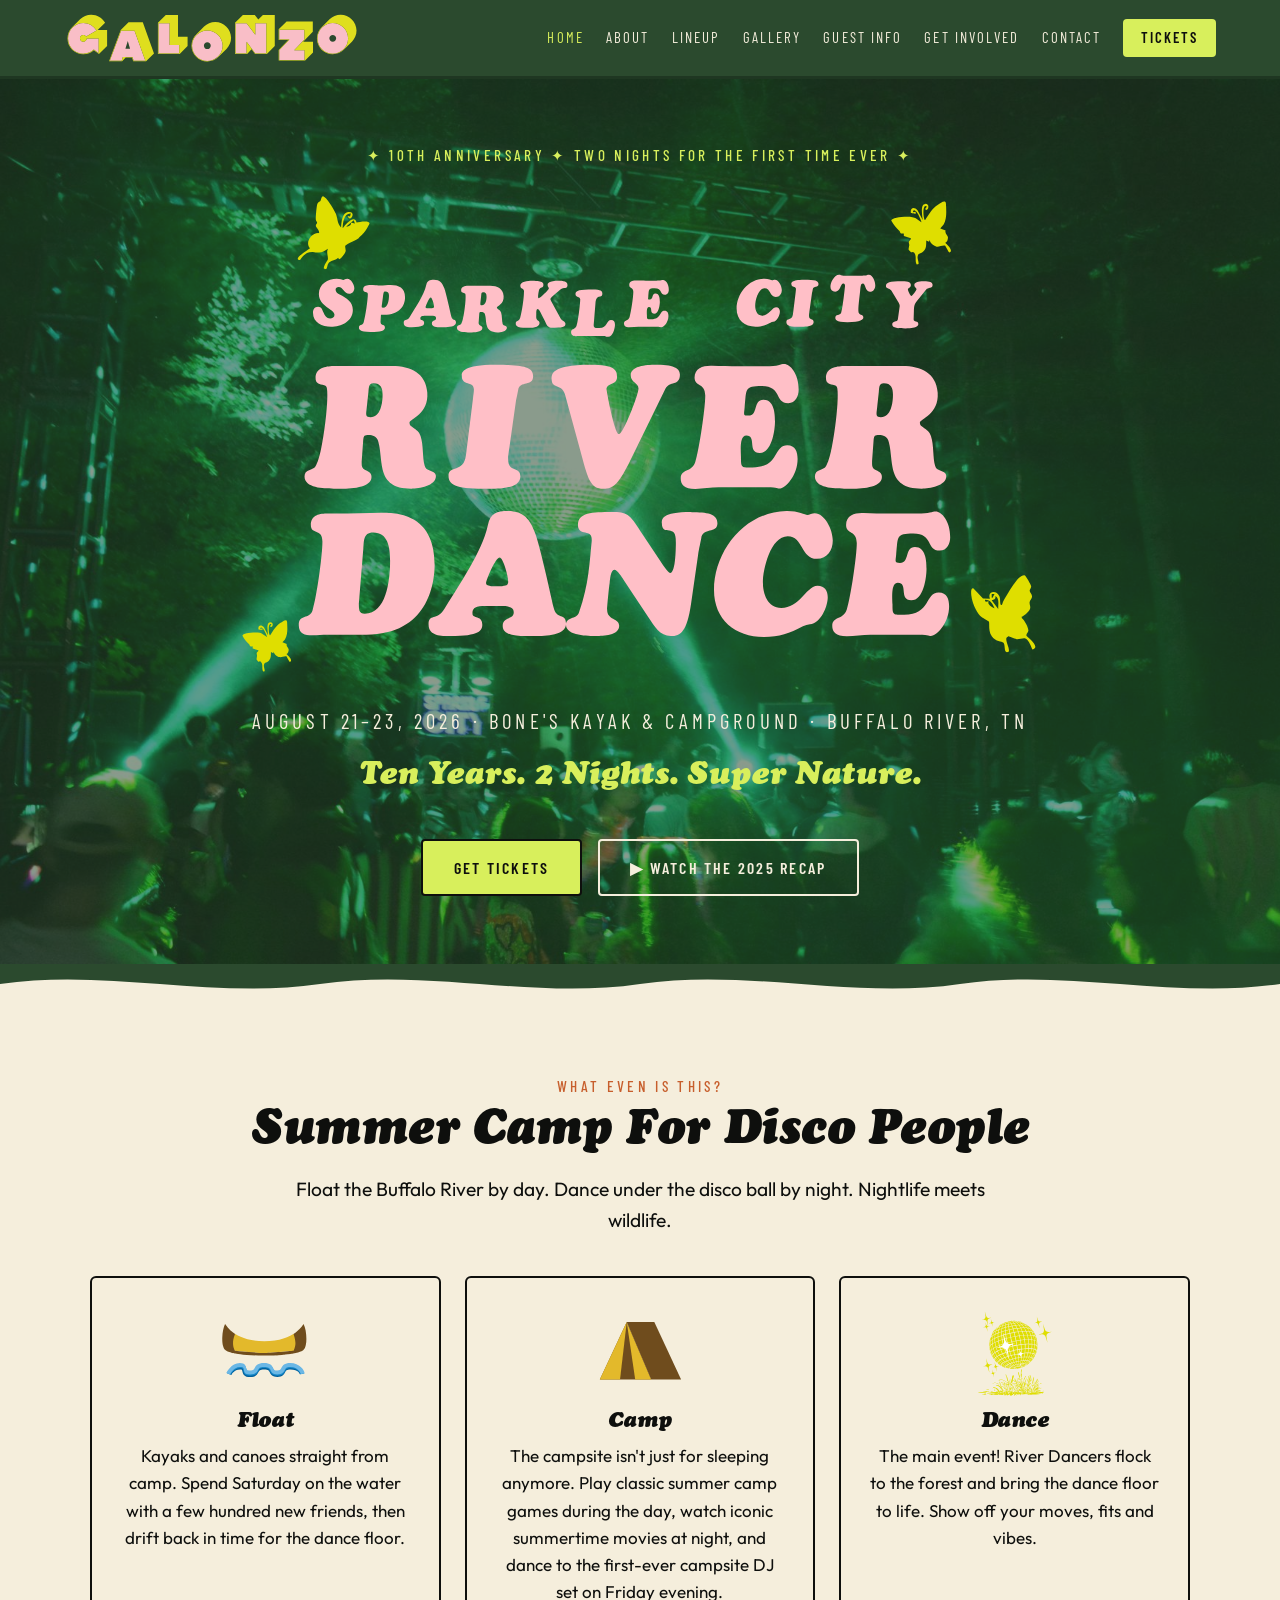
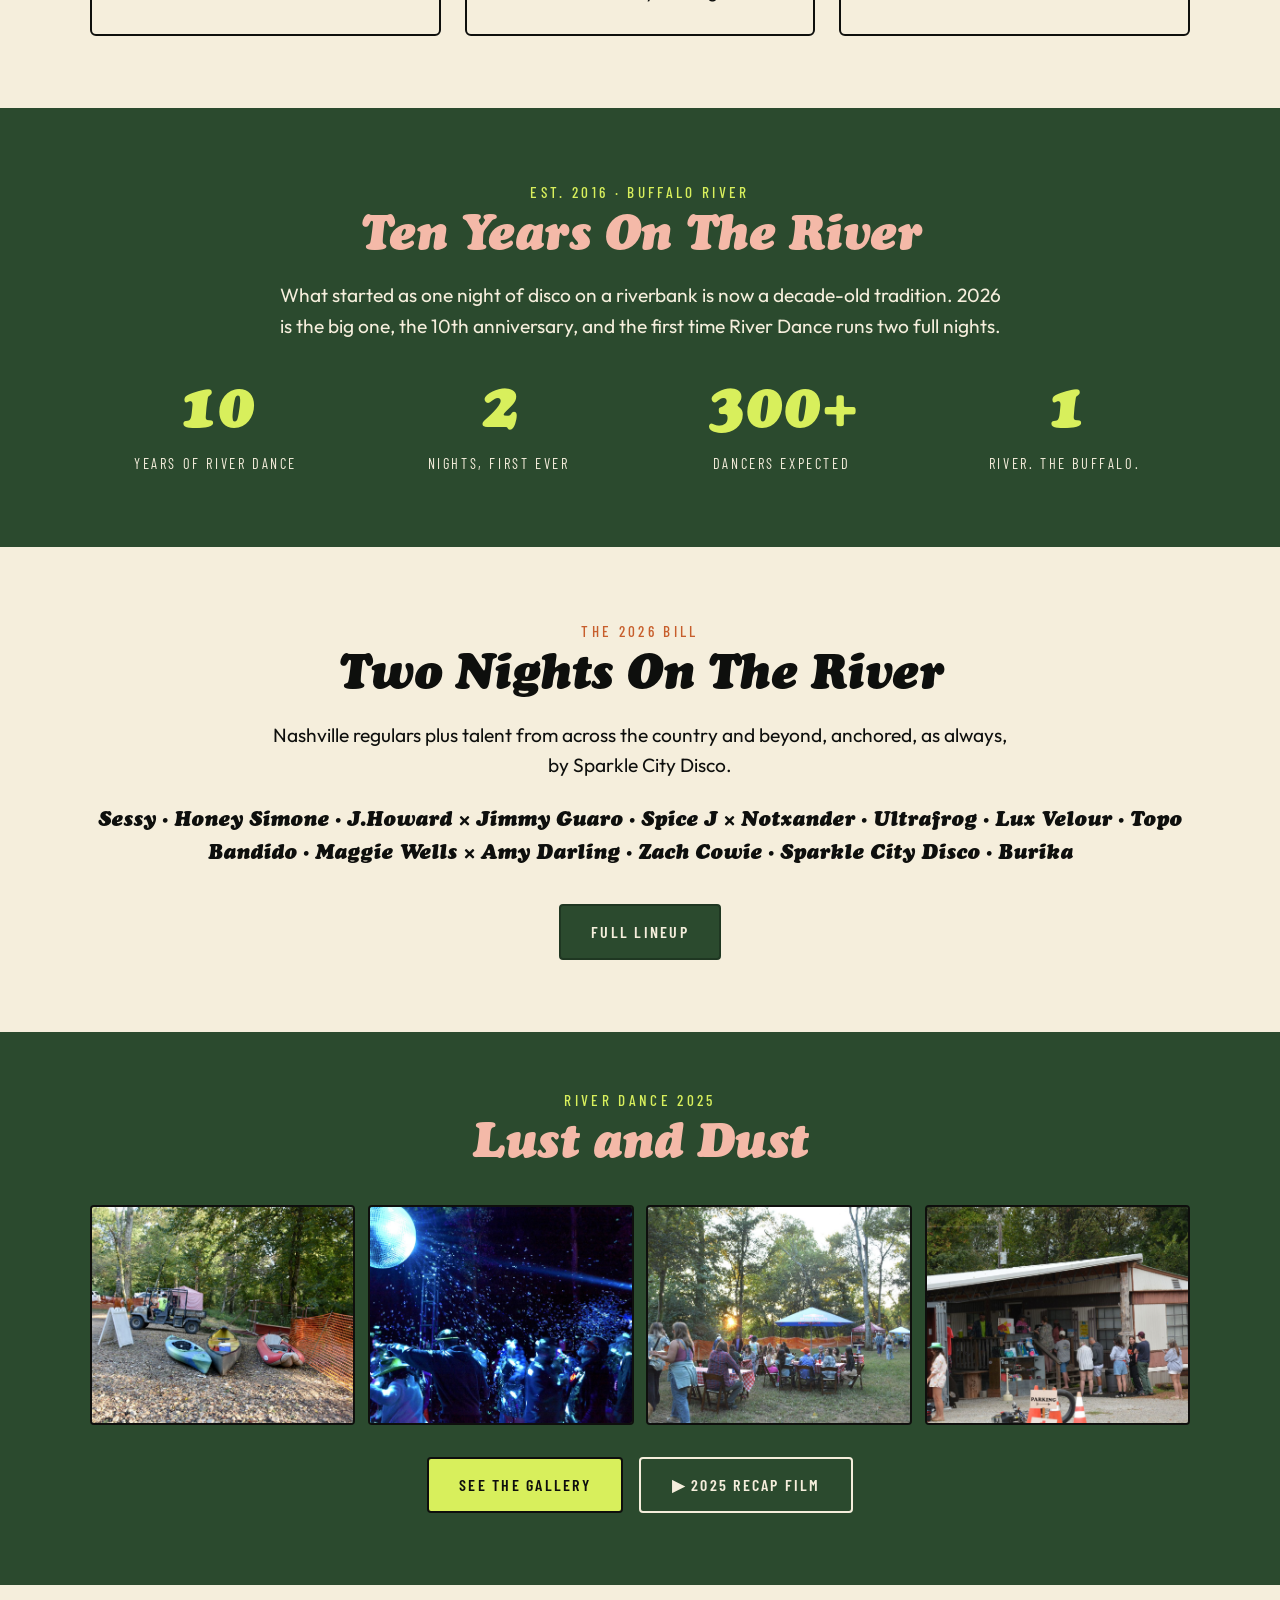
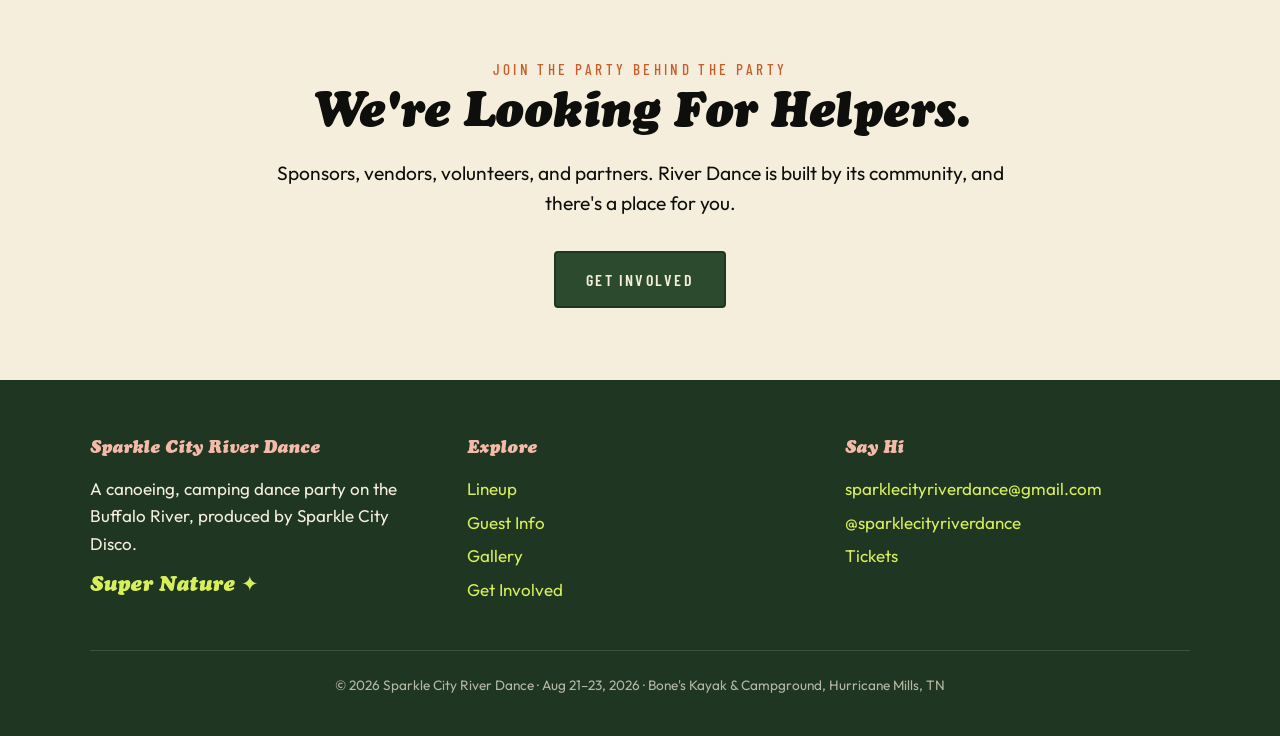
==== river-dance/index.html @ 7139116b "Sync river-dance site (3a/3): index, about, gallery" ====
<!DOCTYPE html>
<html lang="en">
<head>
<meta charset="UTF-8">
<meta name="viewport" content="width=device-width, initial-scale=1.0">
<title>Sparkle City River Dance · Aug 21–23, 2026 · Buffalo River, TN</title>
<meta name="description" content="A canoeing, camping dance party on the Buffalo River. 10th anniversary. Two nights for the first time ever. Aug 21–23, 2026.">
<link rel="preconnect" href="https://fonts.googleapis.com">
<link rel="preconnect" href="https://fonts.gstatic.com" crossorigin>
<link href="https://fonts.googleapis.com/css2?family=Barlow+Condensed:wght@400;500;600&family=Outfit:wght@300;400;500;600&family=Work+Sans:ital,wght@0,400;0,500;0,600;1,400&display=swap" rel="stylesheet">
<link rel="preload" href="fonts/CooperBlackItalic.ttf" as="font" type="font/ttf" crossorigin>
<link rel="stylesheet" href="css/styles.css">
</head>
<body>

<!-- NAV -->
<nav class="nav">
  <div class="nav-inner">
    <a class="nav-logo" href="index.html">
      <img class="nav-logo-img" src="img/icons/galonzo.svg" alt="Sparkle City River Dance">
    </a>
    <button class="nav-toggle" aria-label="Menu" onclick="document.querySelector('.nav-links').classList.toggle('open')">
      <span></span><span></span><span></span>
    </button>
    <div class="nav-links">
      <a href="index.html" class="active">Home</a>
      <a href="about.html">About</a>
      <a href="lineup.html">Lineup</a>
      <a href="gallery.html">Gallery</a>
      <a href="guest-info.html">Guest Info</a>
      <a href="get-involved.html">Get Involved</a>
      <a href="contact.html">Contact</a>
      <a class="btn-tickets" href="https://www.prekindle.com/event/18553-sparkle-city-river-dance-hurricane-mills" target="_blank" rel="noopener">Tickets</a>
    </div>
  </div>
</nav>

<!-- HERO -->
<header class="hero">
  <div class="hero-photo" style="background-image:url('img/hero-discoball-green.jpg')"></div>
  <div class="hero-content">
    <span class="eyebrow" data-rd="hero.eyebrow">✦ 10th Anniversary ✦ Two Nights For The First Time Ever ✦</span>
    <h1 class="hero-logo-wrap"><img class="hero-logo" src="img/icons/logo-tight.svg" alt="Sparkle City River Dance"></h1>
    <p class="dates" data-rd="hero.datesVenue">August 21–23, 2026 · Bone's Kayak &amp; Campground · Buffalo River, TN</p>
    <p class="tagline" data-rd="hero.tagline">Ten Years. 2 Nights. Super Nature.</p>
    <div class="hero-ctas">
      <a class="btn btn-primary" href="https://www.prekindle.com/event/18553-sparkle-city-river-dance-hurricane-mills" target="_blank" rel="noopener">Get Tickets</a>
      <a class="btn btn-ghost" href="https://youtu.be/Ug17W4f0KGw" target="_blank" rel="noopener">▶ Watch the 2025 Recap</a>
    </div>
  </div>
</header>

<!-- wave divider -->
<svg class="waves" viewBox="0 0 1200 38" preserveAspectRatio="none" xmlns="http://www.w3.org/2000/svg" style="background:#2B4A2E">
  <path d="M0,20 C100,4 200,36 300,20 C400,4 500,36 600,20 C700,4 800,36 900,20 C1000,4 1100,36 1200,20 L1200,38 L0,38 Z" fill="#F5EEDC"/>
</svg>

<!-- WHAT IS RIVER DANCE -->
<section class="section light">
  <div class="section-inner center">
    <span class="eyebrow">What even is this?</span>
    <h2>Summer Camp For Disco People</h2>
    <p class="lead">Float the Buffalo River by day. Dance under the disco ball by night. Nightlife meets wildlife.</p>
    <div class="cards three">
      <div class="card">
        <img class="icon" src="img/icons/canoe.svg" alt="">
        <h3>Float</h3>
        <p>Kayaks and canoes straight from camp. Spend Saturday on the water with a few hundred new friends, then drift back in time for the dance floor.</p>
      </div>
      <div class="card">
        <img class="icon" src="img/icons/tent.svg" alt="">
        <h3>Camp</h3>
        <p>The campsite isn't just for sleeping anymore. Play classic summer camp games during the day, watch iconic summertime movies at night, and dance to the first-ever campsite DJ set on Friday evening.</p>
      </div>
      <div class="card">
        <img class="icon" src="img/icons/discoball.svg" alt="">
        <h3>Dance</h3>
        <p>The main event! River Dancers flock to the forest and bring the dance floor to life. Show off your moves, fits and vibes.</p>
      </div>
    </div>
  </div>
</section>

<!-- 10 YEARS -->
<section class="section dark">
  <div class="section-inner center">
    <span class="eyebrow">Est. 2016 · Buffalo River</span>
    <h2>Ten Years On The River</h2>
    <p class="lead">What started as one night of disco on a riverbank is now a decade-old tradition. 2026 is the big one, the 10th anniversary, and the first time River Dance runs two full nights.</p>
    <div class="stats" data-rd="home.stats"></div>
  </div>
</section>

<!-- LINEUP TEASER -->
<section class="section light">
  <div class="section-inner center">
    <span class="eyebrow">The 2026 Bill</span>
    <h2>Two Nights On The River</h2>
    <p class="lead">Nashville regulars plus talent from across the country and beyond, anchored, as always, by Sparkle City Disco.</p>
    <p style="font-family:var(--display); font-size:1.3rem; margin-top:1.5rem;" data-rd="lineup.teaser"></p>
    <div style="margin-top:2rem"><a class="btn btn-dark" href="lineup.html">Full Lineup</a></div>
  </div>
</section>

<!-- PHOTO STRIP -->
<section class="section dark" style="padding-top:3.5rem">
  <div class="section-inner center">
    <span class="eyebrow">River Dance 2025</span>
    <h2>Lust and Dust</h2>
    <div class="photo-strip">
      <img src="img/day-canoes-river.jpg" alt="Canoes lined up on the Buffalo River">
      <img src="img/night-discoball-purple.jpg" alt="Disco ball over the dance floor at night">
      <img src="img/day-golden-hour-picnic.jpg" alt="Golden hour picnic under the trees">
      <img src="img/night-dj-booth.jpg" alt="DJs at the booth under blue light">
    </div>
    <div style="margin-top:2rem; display:flex; gap:1rem; justify-content:center; flex-wrap:wrap">
      <a class="btn btn-primary" href="gallery.html">See the Gallery</a>
      <a class="btn btn-ghost" href="https://youtu.be/Ug17W4f0KGw" target="_blank" rel="noopener">▶ 2025 Recap Film</a>
    </div>
  </div>
</section>

<!-- GET INVOLVED BANNER -->
<section class="section light">
  <div class="section-inner center">
    <span class="eyebrow">Join the party behind the party</span>
    <h2>We're Looking For Helpers.</h2>
    <p class="lead">Sponsors, vendors, volunteers, and partners. River Dance is built by its community, and there's a place for you.</p>
    <div style="margin-top:2rem"><a class="btn btn-dark" href="get-involved.html">Get Involved</a></div>
  </div>
</section>

<!-- FOOTER -->
<footer class="footer">
  <div class="footer-inner">
    <div>
      <h4>Sparkle City River Dance</h4>
      <p>A canoeing, camping dance party on the Buffalo River, produced by Sparkle City Disco.</p>
      <p class="supernature" style="margin-top:0.8rem">Super Nature ✦</p>
    </div>
    <div>
      <h4>Explore</h4>
      <ul>
        <li><a href="lineup.html">Lineup</a></li>
        <li><a href="guest-info.html">Guest Info</a></li>
        <li><a href="gallery.html">Gallery</a></li>
        <li><a href="get-involved.html">Get Involved</a></li>
      </ul>
    </div>
    <div>
      <h4>Say Hi</h4>
      <ul>
        <li><a href="mailto:sparklecityriverdance@gmail.com">sparklecityriverdance@gmail.com</a></li>
        <li><a href="https://instagram.com/sparklecityriverdance" target="_blank" rel="noopener">@sparklecityriverdance</a></li>
        <li><a href="https://www.prekindle.com/event/18553-sparkle-city-river-dance-hurricane-mills" target="_blank" rel="noopener">Tickets</a></li>
      </ul>
    </div>
  </div>
  <div class="legal">© 2026 Sparkle City River Dance · Aug 21–23, 2026 · Bone's Kayak &amp; Campground, Hurricane Mills, TN</div>
</footer>

<script src="data/event.js"></script>
<script src="js/render.js"></script>
</body>
</html>
---- river-dance/css/styles.css ----
/* ============================================================
   SPARKLE CITY RIVER DANCE, 2026 Site
   Per SCRD Brand Guidelines (Brand_Package/01_Brand_Guidelines)
   ============================================================ */

/* Per Fletcher (June 7, 2026): ALWAYS use the italic Cooper. The 'Cooper Black'
   family name intentionally loads the Italic TTF so every reference (CSS vars
   and inline SVG font-family attrs) renders italic. */
@font-face {
  font-family: 'Cooper Black';
  src: url('../fonts/CooperBlackItalic.ttf') format('truetype');
  font-weight: 900;
  font-display: swap;
}
@font-face {
  font-family: 'Cooper Black Italic';
  src: url('../fonts/CooperBlackItalic.ttf') format('truetype');
  font-weight: 900;
  font-style: italic;
  font-display: swap;
}

:root {
  --forest: #2B4A2E;
  --forest-deep: #1F3722;
  --blush: #F4B9A8;
  --lime: #D8EF5C;
  --ink: #0E0F0D;
  --cream: #F5EEDC;
  --river: #9EC9E3;
  --purple: #6B4FC9;
  --amber: #C75E2C;
  --gold: #D4A93A;
  --display: 'Cooper Black Italic', 'Cooper Black', serif;
  --display-i: 'Cooper Black Italic', 'Cooper Black', serif;
  --eyebrow: 'Barlow Condensed', 'Oswald', sans-serif;
  --body: 'Outfit', 'Work Sans', 'Inter', sans-serif;
}

* { margin: 0; padding: 0; box-sizing: border-box; }
html { scroll-behavior: smooth; }
body {
  font-family: var(--body);
  color: var(--ink);
  background: var(--cream);
  line-height: 1.6;
  font-size: 17px;
}
img { max-width: 100%; display: block; }
a { color: inherit; }

/* ---------- Type ---------- */
h1, h2, h3 { font-family: var(--display); font-weight: 900; line-height: 1.05; letter-spacing: -0.01em; }
.eyebrow {
  font-family: var(--eyebrow);
  text-transform: uppercase;
  letter-spacing: 0.22em;
  font-weight: 500;
  font-size: 0.95rem;
}
.script { font-family: var(--display-i); }

/* ---------- Nav ---------- */
.nav {
  background: var(--forest);
  position: sticky;
  top: 0;
  z-index: 50;
  border-bottom: 3px solid var(--forest-deep);
}
.nav-inner {
  max-width: 1200px; margin: 0 auto;
  display: flex; align-items: center; justify-content: space-between;
  padding: 0.7rem 1.5rem;
  gap: 1rem;
}
.nav-logo { text-decoration: none; display: inline-block; line-height: 1; }
.nav-logo-img { display: block; height: 54px; width: auto; }
@media (max-width: 640px) { .nav-logo-img { height: 44px; } }
.nav-logo .top {
  font-family: var(--eyebrow); color: var(--lime);
  letter-spacing: 0.34em; font-size: 0.72rem; text-transform: uppercase; display: block;
  margin-bottom: 0.32rem;
}
.nav-logo .bottom {
  font-family: var(--display); color: var(--blush);
  font-size: 1.25rem; letter-spacing: 0.01em;
  display: block; line-height: 1.05;
}
.nav-links { display: flex; align-items: center; gap: 1.4rem; flex-wrap: wrap; }
.nav-links a {
  font-family: var(--eyebrow); text-transform: uppercase; letter-spacing: 0.14em;
  font-size: 0.92rem; color: var(--cream); text-decoration: none;
}
.nav-links a:hover, .nav-links a.active { color: var(--lime); }
.btn-tickets {
  background: var(--lime); color: var(--ink) !important;
  padding: 0.45rem 1.1rem; border-radius: 4px;
  font-weight: 600;
}
.btn-tickets:hover { background: var(--blush); color: var(--ink) !important; }

/* mobile nav */
.nav-toggle { display: none; background: none; border: 0; cursor: pointer; }
.nav-toggle span { display: block; width: 26px; height: 3px; background: var(--blush); margin: 5px 0; }
@media (max-width: 880px) {
  .nav-toggle { display: block; }
  .nav-links {
    display: none; width: 100%; flex-direction: column; align-items: flex-start;
    padding: 0.5rem 0 1rem; gap: 0.9rem;
  }
  .nav-links.open { display: flex; }
  .nav-inner { flex-wrap: wrap; }
}

/* ---------- Buttons ---------- */
.btn {
  display: inline-block; text-decoration: none;
  font-family: var(--eyebrow); text-transform: uppercase; letter-spacing: 0.14em;
  font-size: 1rem; font-weight: 600;
  padding: 0.85rem 1.9rem; border-radius: 4px;
  border: 2px solid var(--ink);
}
.btn-primary { background: var(--lime); color: var(--ink); }
.btn-primary:hover { background: var(--blush); }
.btn-ghost { background: transparent; color: var(--cream); border-color: var(--cream); }
.btn-ghost:hover { border-color: var(--lime); color: var(--lime); }
.btn-dark { background: var(--forest); color: var(--cream); border-color: var(--forest-deep); }
.btn-dark:hover { background: var(--forest-deep); }
.btn[disabled], .btn.soon { opacity: 0.85; cursor: default; border-style: dashed; background: var(--cream); color: var(--ink); }

/* ---------- Sections ---------- */
.section { padding: 4.5rem 1.5rem; }
.section-inner { max-width: 1100px; margin: 0 auto; }
.section.dark { background: var(--forest); color: var(--cream); }
.section.dark h2 { color: var(--blush); }
.section.river { background: var(--river); }
.section h2 { font-size: clamp(2rem, 4.5vw, 3rem); margin-bottom: 1rem; }
.section .eyebrow { margin-bottom: 0.6rem; display: block; }
.section.dark .eyebrow { color: var(--lime); }
.section.light .eyebrow { color: var(--amber); }
.center { text-align: center; }
.lead { font-size: 1.2rem; max-width: 46rem; }
.center .lead { margin: 0 auto; }

/* ---------- Hero ---------- */
.hero {
  position: relative; background: var(--forest); color: var(--cream);
  overflow: hidden;
}
.hero-photo {
  position: absolute; inset: 0;
  background-size: cover; background-position: center;
  opacity: 0.45;
}
.hero-content {
  position: relative; max-width: 1100px; margin: 0 auto;
  padding: 4rem 1.5rem 4.25rem; text-align: center;
}
.hero .eyebrow { color: var(--lime); display: block; margin-bottom: 0.9rem; }
.hero-lockup-top {
  font-family: var(--eyebrow); letter-spacing: 0.5em; text-transform: uppercase;
  color: var(--cream); font-size: clamp(1rem, 2.5vw, 1.5rem); display: block; margin-bottom: 0.4rem;
}
.hero h1 {
  font-size: clamp(3.2rem, 9vw, 6.5rem);
  color: var(--blush);
  text-transform: uppercase;
}
.hero-logo-wrap { margin: 0; line-height: 0; }
.hero-logo {
  display: block; margin: 0 auto;
  width: clamp(340px, 84vw, 820px); height: auto;
}
.hero .dates {
  font-family: var(--eyebrow); text-transform: uppercase; letter-spacing: 0.2em;
  font-size: clamp(1rem, 2.2vw, 1.3rem); margin-top: 1.2rem; color: var(--cream);
}
.hero .tagline {
  font-family: var(--display-i); color: var(--lime);
  font-size: clamp(1.3rem, 3vw, 2rem); margin-top: 1rem;
}
.hero-ctas { margin-top: 2.2rem; display: flex; gap: 1rem; justify-content: center; flex-wrap: wrap; }

/* ---------- Cards ---------- */
.cards { display: grid; gap: 1.5rem; margin-top: 2.5rem; }
.cards.three { grid-template-columns: repeat(auto-fit, minmax(260px, 1fr)); }
.cards.four { grid-template-columns: repeat(auto-fit, minmax(230px, 1fr)); }
.card {
  background: var(--cream); border: 2px solid var(--ink); border-radius: 6px;
  padding: 1.8rem;
}
.card h3 { font-size: 1.35rem; margin: 0.8rem 0 0.5rem; }
.card .icon { height: 64px; }
.card img.icon { height: 92px; width: auto; display: block; margin: 0 auto 0.2rem; }
.section.dark .card { background: var(--forest-deep); border-color: var(--ink); color: var(--cream); }
.section.dark .card h3 { color: var(--blush); }
.card .cta {
  display: inline-block; margin-top: 1rem;
  overflow-wrap: anywhere;
  font-family: var(--eyebrow); text-transform: uppercase; letter-spacing: 0.15em;
  font-weight: 600; color: var(--amber); text-decoration: none; font-size: 0.95rem;
}
.card .cta:hover { color: var(--ink); }
.section.dark .card .cta { color: var(--lime); }
.section.dark .card .cta:hover { color: var(--blush); }

/* ---------- Get Involved cards (depth + identity) ---------- */
.gi-cards { gap: 1.8rem; }
.gi-card {
  position: relative; overflow: hidden;
  border: 2px solid var(--ink); border-radius: 8px;
  padding-top: 2.4rem;
  box-shadow: 6px 6px 0 var(--forest);
  transition: transform 0.16s ease, box-shadow 0.16s ease;
}
.gi-card::before {
  content: ""; position: absolute; top: 0; left: 0; right: 0; height: 8px;
  background: var(--accent, var(--lime));
}
.gi-card .gi-emoji {
  position: absolute; top: 0.7rem; right: 0.9rem;
  font-size: 2.4rem; line-height: 1; opacity: 0.9;
}
.gi-card .gi-icon {
  position: absolute; top: 0.6rem; right: 0.8rem;
  width: 60px; height: 60px; object-fit: contain;
}
.gi-card h3 { font-size: 1.5rem; color: var(--forest); margin: 0 0 0.6rem; }
.gi-card:hover { transform: translate(-3px, -3px); box-shadow: 9px 9px 0 var(--forest); }

/* ---------- Gallery ---------- */
.gallery-grid {
  display: grid; gap: 0.8rem;
  grid-template-columns: repeat(auto-fill, minmax(280px, 1fr));
  margin-top: 2rem;
}
.gallery-grid img {
  width: 100%; height: 260px; object-fit: cover; border-radius: 4px;
  border: 2px solid var(--ink);
}
.gallery-grid .tall { grid-row: span 2; }
.gallery-grid .tall img { height: 100%; min-height: 532px; }

/* photo strip on home */
.photo-strip { display: grid; grid-template-columns: repeat(auto-fit, minmax(220px, 1fr)); gap: 0.8rem; margin-top: 2rem; }
.photo-strip img { height: 220px; width: 100%; object-fit: cover; border-radius: 4px; border: 2px solid var(--ink); }

/* ---------- Lineup ---------- */
.lineup-cols { display: grid; grid-template-columns: repeat(auto-fit, minmax(280px, 1fr)); gap: 2.5rem; margin-top: 2.5rem; }
.lineup-day h3 {
  font-size: 2rem; color: var(--lime);
  border-bottom: 3px solid var(--blush); padding-bottom: 0.5rem; margin-bottom: 1.2rem;
}
.lineup-day h3 .end-time {
  font-family: var(--eyebrow);
  font-size: 1rem; color: var(--blush);
  text-transform: uppercase; letter-spacing: 0.12em;
  font-weight: 500; white-space: nowrap; margin-left: 0.6rem;
  vertical-align: middle;
}
.lineup-day ul { list-style: none; }
.lineup-day li {
  font-family: var(--display); font-size: clamp(1.4rem, 3vw, 1.9rem);
  color: var(--cream); padding: 0.45rem 0; text-transform: uppercase;
}
.lineup-day li .with { font-family: var(--eyebrow); font-size: 1rem; color: var(--blush); letter-spacing: 0.15em; }
.lineup-day li.headliner { color: var(--blush); }

/* ---------- Lineup poster ---------- */
.poster {
  position: relative; overflow: hidden;
  background:
    radial-gradient(circle at 20% 15%, rgba(216,239,92,0.10), transparent 40%),
    radial-gradient(circle at 82% 70%, rgba(244,185,168,0.12), transparent 45%),
    var(--forest);
  border: 3px solid var(--ink); border-radius: 10px;
  box-shadow: 8px 8px 0 var(--forest-deep);
  padding: clamp(2.2rem, 5vw, 4rem) clamp(1.2rem, 4vw, 3rem);
  margin-top: 2.5rem; text-align: center;
}
.poster-inner { position: relative; z-index: 2; }
.poster-eyebrow {
  font-family: var(--eyebrow); text-transform: uppercase; letter-spacing: 0.3em;
  color: var(--lime); font-size: 0.9rem; display: block; margin-bottom: 0.5rem;
}
.poster-headliner {
  font-family: var(--display); color: var(--blush);
  font-size: clamp(2.6rem, 9vw, 6rem); line-height: 0.95;
  text-transform: uppercase; margin: 0.2rem 0 0.4rem;
  text-shadow: 4px 4px 0 var(--forest-deep);
}
.poster-wave {
  display: block; width: 78%; max-width: 540px; height: auto;
  margin: clamp(1.4rem,3.5vw,2.2rem) auto clamp(0.6rem,2vw,1.2rem);
}
/* Saturday closing-headliner marquee */
.poster-headliner-slot {
  display: flex; align-items: center; justify-content: center;
  gap: clamp(0.5rem, 2vw, 1rem); flex-wrap: nowrap; margin: 0.6rem 0 0.3rem;
}
.poster-marquee {
  font-family: var(--display); text-transform: uppercase; color: var(--blush);
  font-size: clamp(2.1rem, 6.4vw, 4rem); line-height: 0.95;
  text-shadow: 4px 4px 0 var(--forest-deep);
}
.poster-mq-ball { width: clamp(32px, 6vw, 56px); height: auto; flex: 0 0 auto; }
.poster-marquee-tag {
  font-family: var(--eyebrow); text-transform: uppercase; letter-spacing: 0.18em;
  color: var(--lime); font-size: clamp(0.78rem, 1.8vw, 1rem);
  opacity: 0.9; margin-bottom: 1.1rem;
}
.poster-night { margin: clamp(1.4rem, 3.5vw, 2.4rem) 0; }
.poster-night-head {
  font-family: var(--eyebrow); text-transform: uppercase; letter-spacing: 0.18em;
  color: var(--lime); font-size: clamp(1rem, 2.4vw, 1.35rem); margin-bottom: 0.9rem;
}
.poster-night-head .end {
  display: inline-block; color: var(--blush); font-size: 0.78em;
  letter-spacing: 0.12em; margin-left: 0.5rem; opacity: 0.9;
}
.poster-tier {
  font-family: var(--display); text-transform: uppercase; line-height: 1.12;
  display: flex; flex-wrap: wrap; justify-content: center; align-items: baseline;
  gap: 0.2rem 1.1rem; max-width: 50rem; margin: 0.3rem auto;
}
.poster-tier.t1 { font-size: clamp(1.7rem, 5.2vw, 3.1rem); color: var(--cream); }
.poster-tier.t2 { font-size: clamp(1.3rem, 3.6vw, 2.1rem); color: var(--lime); }
.poster-tier.t3 { font-size: clamp(1.05rem, 2.6vw, 1.5rem); color: var(--blush); }
.poster-tier a { text-decoration: none; transition: color 0.15s, transform 0.15s; display: inline-block; }
.poster-tier a:hover { color: var(--gold); transform: translateY(-2px); }
.poster-tier .x {
  font-family: var(--eyebrow); font-size: 0.5em; color: var(--blush);
  letter-spacing: 0.1em; opacity: 0.85; vertical-align: middle;
}
.poster-tier .dot { color: rgba(245,238,220,0.35); font-family: var(--body); }
.poster-foot {
  font-family: var(--eyebrow); text-transform: uppercase; letter-spacing: 0.16em;
  color: var(--cream); font-size: 0.85rem; opacity: 0.8; margin-top: 2rem;
}
/* floating critters / nature motifs */
.poster-critter { position: absolute; z-index: 1; pointer-events: none; opacity: 0.9; }
.poster-critter.c1 { top: 3%; left: 2.5%; width: 86px; transform: rotate(-10deg); }
.poster-critter.c2 { top: 6%; right: 3%; width: 78px; transform: rotate(8deg); }
.poster-critter.c3 { top: 38%; left: 2%; width: 72px; }
.poster-critter.c4 { top: 45%; right: 2%; width: 80px; transform: rotate(6deg); }
.poster-critter.c5 { bottom: 14%; left: 3.5%; width: 80px; transform: rotate(6deg); }
.poster-critter.c6 { bottom: 7%; right: 3.5%; width: 90px; transform: rotate(-8deg); }
.poster-critter.c7 { top: 1.5%; left: 48%; width: 62px; transform: translateX(-50%); }
.poster-critter.c8 { bottom: 3%; left: 30%; width: 46px; }
@media (max-width: 640px) {
  .poster-critter.c3, .poster-critter.c4, .poster-critter.c8 { display: none; }
  .poster-critter { opacity: 0.55; }
}

/* ---------- Schedule ---------- */
.sched { margin-top: 2rem; display: grid; gap: 2rem; grid-template-columns: repeat(auto-fit, minmax(270px, 1fr)); }
.sched-day { background: var(--cream); border: 2px solid var(--ink); border-radius: 6px; padding: 1.6rem; }
.sched-day h3 { color: var(--forest); font-size: 1.5rem; margin-bottom: 1rem; }
.sched-day table { width: 100%; border-collapse: collapse; }
.sched-day td { padding: 0.45rem 0; vertical-align: top; border-bottom: 1px dashed rgba(14,15,13,0.25); }
.sched-day td.time {
  font-family: var(--eyebrow); text-transform: uppercase; letter-spacing: 0.08em;
  font-weight: 600; white-space: nowrap; padding-right: 1rem; color: var(--amber);
}

/* ---------- Stamps & badges ---------- */
.stamp {
  display: inline-block; transform: rotate(-3deg);
  font-family: var(--eyebrow); text-transform: uppercase; letter-spacing: 0.2em;
  font-size: 0.85rem; font-weight: 600;
  border: 2px dashed var(--amber); color: var(--amber);
  padding: 0.3rem 0.9rem; border-radius: 4px; margin-bottom: 1.2rem;
}
.section.dark .stamp { border-color: var(--lime); color: var(--lime); }

/* ---------- Timeline (about / 10 years) ---------- */
.years {
  display: flex; flex-wrap: wrap; gap: 0.6rem; justify-content: center; margin-top: 2rem;
}
.year-chip {
  font-family: var(--display); font-size: 1.1rem;
  background: var(--forest-deep); color: var(--cream);
  border: 2px solid var(--ink); border-radius: 4px; padding: 0.4rem 0.9rem;
}
.year-chip.hiatus { opacity: 0.45; font-size: 0.95rem; }
.year-chip.now { background: var(--lime); color: var(--ink); transform: rotate(-2deg); }
a.year-chip { text-decoration: none; display: inline-block; transition: transform 0.15s ease, box-shadow 0.15s ease; cursor: pointer; }
a.year-chip.now:hover { transform: rotate(-2deg) scale(1.06); box-shadow: 3px 3px 0 var(--ink); }

/* ---------- Bios ---------- */
.bios { display: grid; grid-template-columns: repeat(auto-fit, minmax(260px, 1fr)); gap: 2rem; margin-top: 2.5rem; }
.duo-photos { display: grid; grid-template-columns: repeat(auto-fit, minmax(260px, 1fr)); gap: 2rem; margin-top: 2.5rem; }
.duo-photos img { border: 2px solid var(--ink); border-radius: 6px; height: 320px; width: 100%; object-fit: cover; }
.duo-intro { margin-top: 3.5rem; max-width: 620px; margin-left: auto; margin-right: auto; }
.duo-intro p { font-size: 1.15rem; }
.duo-bios { margin-top: 1.75rem; max-width: 760px; margin-left: auto; margin-right: auto; }
.duo-bios .bio h3 { margin-top: 0; }
.bios.crew-solo { max-width: 380px; margin: 3.5rem auto 0; }
.bio img { border: 2px solid var(--ink); border-radius: 6px; height: 320px; width: 100%; object-fit: cover; }
.bio h3 { margin-top: 1rem; font-size: 1.4rem; }
.bio .role { font-family: var(--eyebrow); text-transform: uppercase; letter-spacing: 0.16em; color: var(--amber); font-size: 0.9rem; }
.bio.placeholder .ph-frame {
  height: 320px; border: 2px dashed var(--ink); border-radius: 6px;
  display: flex; align-items: center; justify-content: center;
  background: repeating-linear-gradient(-45deg, rgba(43,74,46,0.06) 0 14px, transparent 14px 28px);
}

/* ---------- FAQ ---------- */
.faq { margin-top: 2rem; max-width: 50rem; }
.faq details {
  border: 2px solid var(--ink); border-radius: 6px; background: var(--cream);
  margin-bottom: 0.8rem; padding: 1rem 1.3rem;
}
.faq summary {
  font-family: var(--display); font-size: 1.1rem; cursor: pointer; list-style: none;
}
.faq summary::before { content: "✦ "; color: var(--amber); }
.faq details[open] summary { color: var(--forest); }
.faq details p { margin-top: 0.6rem; }

/* ---------- Map ---------- */
.map-wrap { margin-top: 2rem; border: 2px solid var(--ink); border-radius: 6px; overflow: hidden; background: var(--forest-deep); }
.map-wrap svg { display: block; width: 100%; height: auto; }

/* ---------- Video embed ---------- */
.video-wrap {
  position: relative; padding-top: 56.25%; border: 2px solid var(--ink);
  border-radius: 6px; overflow: hidden; margin-top: 2rem; background: var(--ink);
}
.video-wrap iframe { position: absolute; inset: 0; width: 100%; height: 100%; border: 0; }

/* ---------- Divider waves ---------- */
.waves { display: block; width: 100%; height: 38px; }

/* ---------- Footer ---------- */
.footer { background: var(--forest-deep); color: var(--cream); padding: 3.5rem 1.5rem 2.5rem; }
.footer-inner { max-width: 1100px; margin: 0 auto; display: grid; gap: 2rem; grid-template-columns: repeat(auto-fit, minmax(220px, 1fr)); }
.footer h4 { font-family: var(--display); color: var(--blush); margin-bottom: 0.7rem; font-size: 1.1rem; }
.footer a { color: var(--lime); text-decoration: none; }
.footer a:hover { color: var(--blush); }
.footer ul { list-style: none; }
.footer li { margin-bottom: 0.4rem; }
.footer .legal {
  max-width: 1100px; margin: 2.5rem auto 0; padding-top: 1.5rem;
  border-top: 1px solid rgba(245,238,220,0.2);
  font-size: 0.85rem; opacity: 0.7; text-align: center;
}
.footer .supernature { font-family: var(--display-i); color: var(--lime); font-size: 1.3rem; }

/* ---------- Page header (interior pages) ---------- */
.page-head { background: var(--forest); color: var(--cream); padding: 4rem 1.5rem 3rem; text-align: center; }
.page-head h1 { font-family: var(--display); color: var(--blush); font-size: clamp(2.4rem, 6vw, 4rem); text-transform: uppercase; }
.page-head .eyebrow { color: var(--lime); display: block; margin-bottom: 0.8rem; }
.page-head p { max-width: 42rem; margin: 1rem auto 0; }

/* ---------- Sparkle decorations ---------- */
.sparkle { position: absolute; pointer-events: none; }

/* ---------- Sponsor tiers ---------- */
.tiers { display: grid; gap: 1.5rem; margin-top: 2.5rem; grid-template-columns: repeat(auto-fit, minmax(280px, 1fr)); text-align: left; }
.tier {
  background: var(--forest-deep); border: 2px solid var(--ink); border-radius: 6px;
  padding: 1.8rem; display: flex; flex-direction: column;
}
.tier .tier-num {
  font-family: var(--eyebrow); text-transform: uppercase; letter-spacing: 0.22em;
  font-size: 0.9rem; color: var(--lime);
}
.tier .tier-price { font-family: var(--display); font-size: clamp(2.4rem, 5vw, 3.2rem); color: var(--blush); line-height: 1.1; margin: 0.3rem 0 1rem; }
.tier ul { list-style: none; margin-top: 0.2rem; }
.tier li { padding: 0.45rem 0; border-bottom: 1px dashed rgba(245,238,220,0.25); font-size: 0.98rem; }
.tier li:last-child { border-bottom: 0; }
.tier li::before { content: "✦ "; color: var(--lime); }
.tier.featured { background: var(--forest); border-color: var(--lime); box-shadow: 6px 6px 0 var(--ink); }

/* ---------- Misc ---------- */
.note { font-size: 0.95rem; opacity: 0.8; margin-top: 1rem; }
.bignum { font-family: var(--display); font-size: clamp(2.6rem, 6vw, 4rem); color: var(--lime); line-height: 1; }
.stats { display: grid; grid-template-columns: repeat(auto-fit, minmax(180px, 1fr)); gap: 2rem; margin-top: 2.5rem; text-align: center; }
.stats .label { font-family: var(--eyebrow); text-transform: uppercase; letter-spacing: 0.18em; font-size: 0.9rem; margin-top: 0.4rem; }
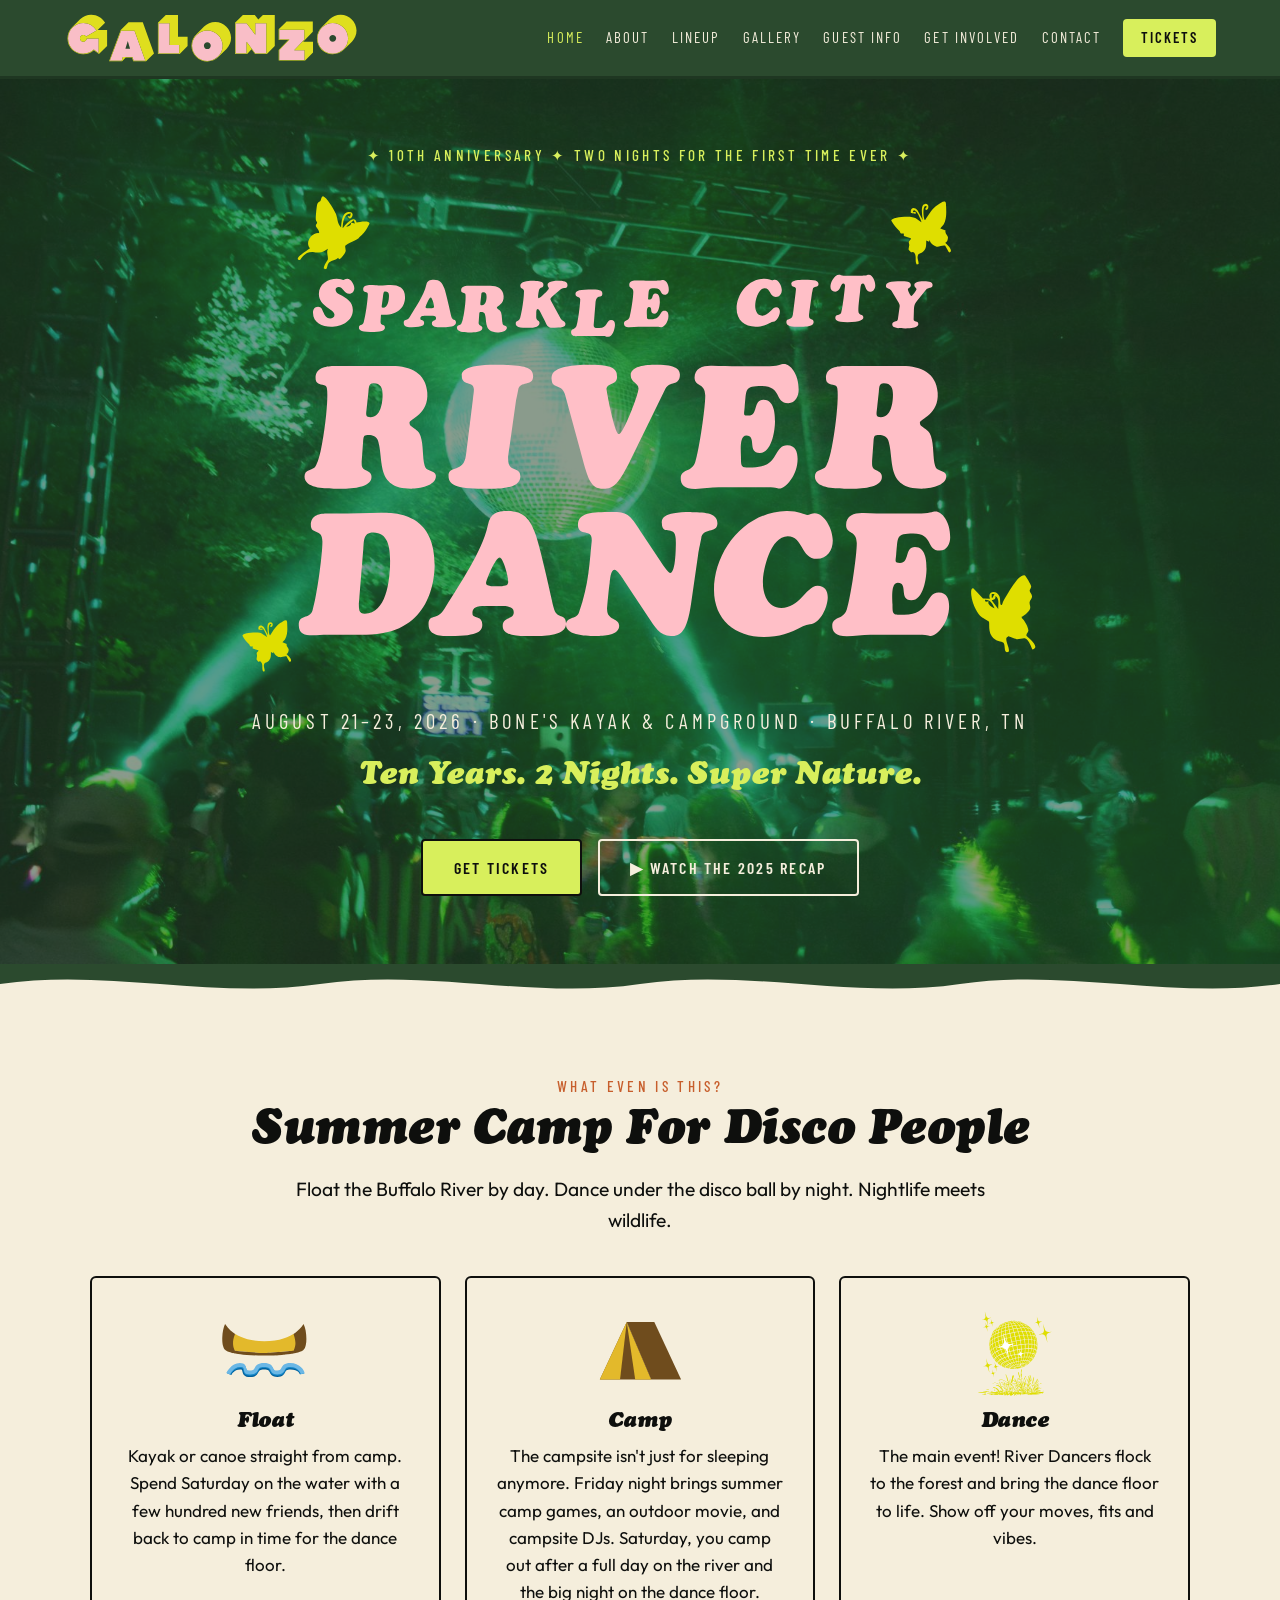
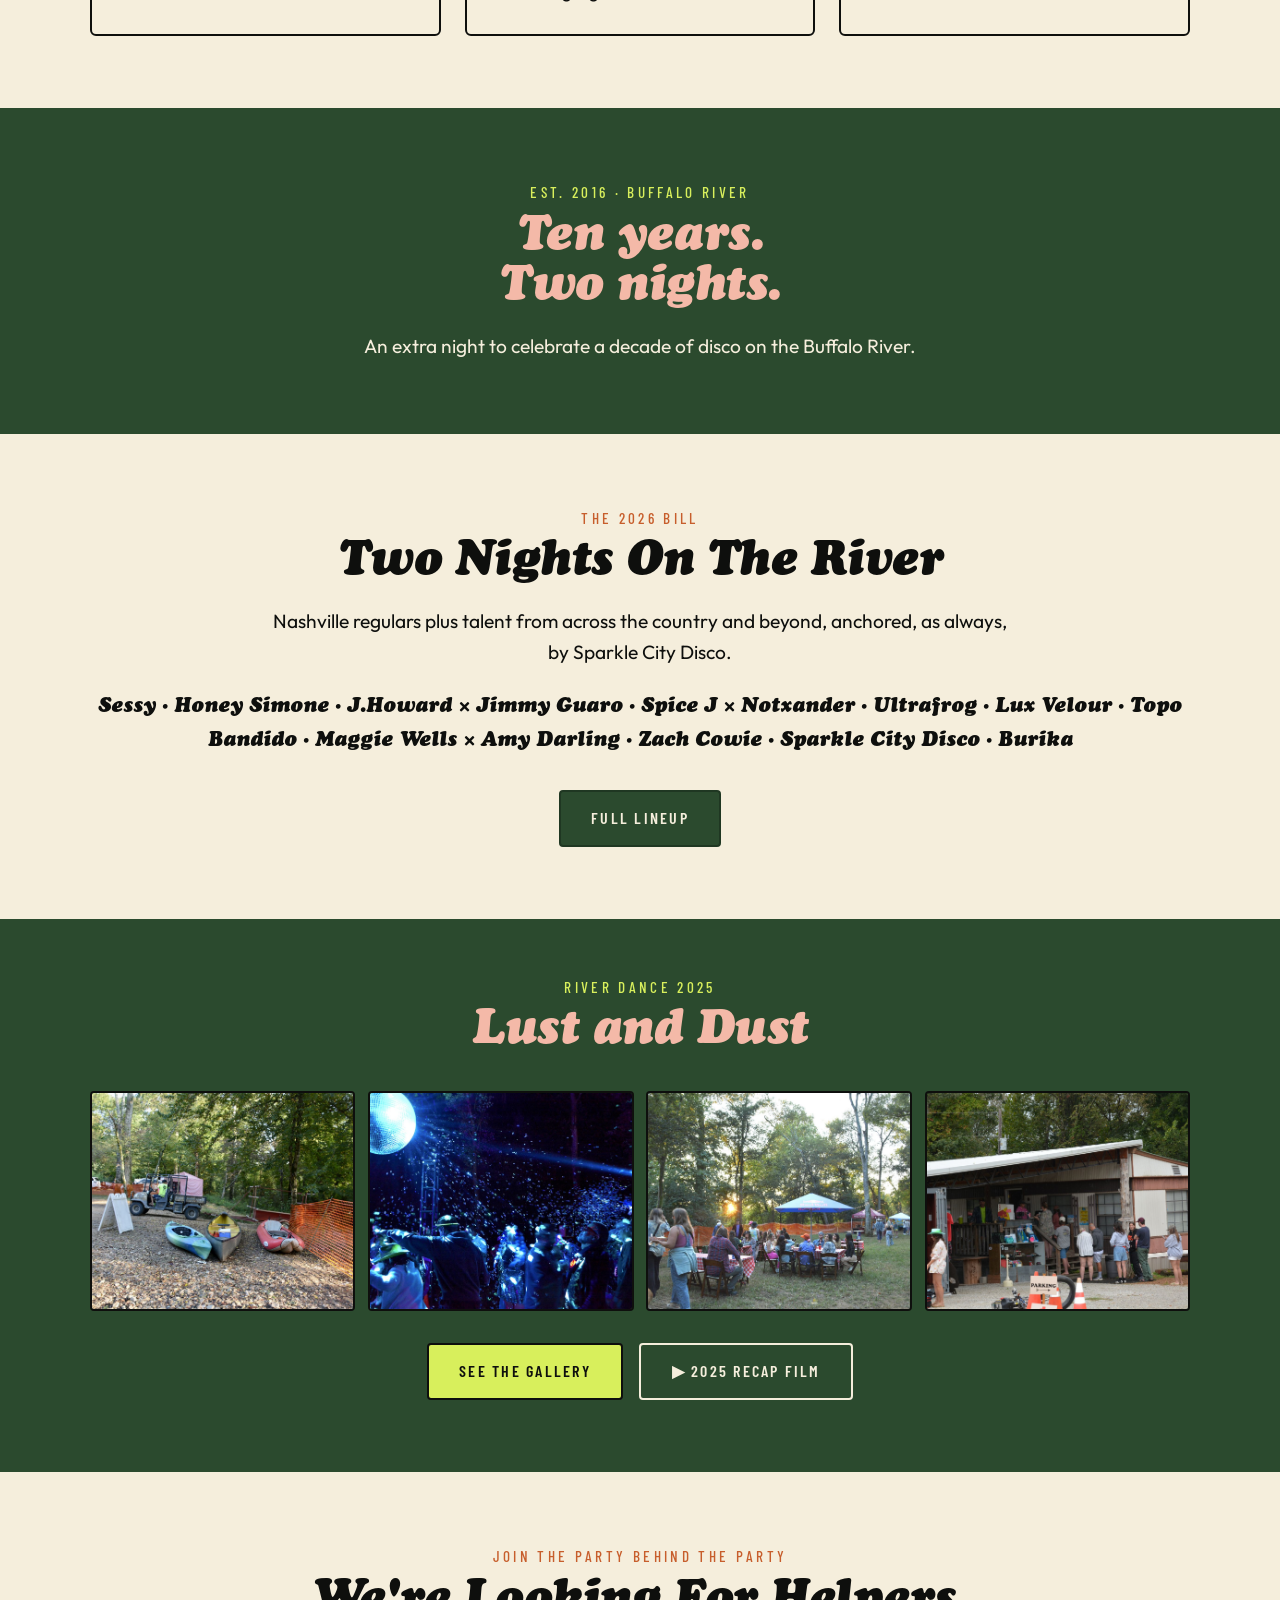
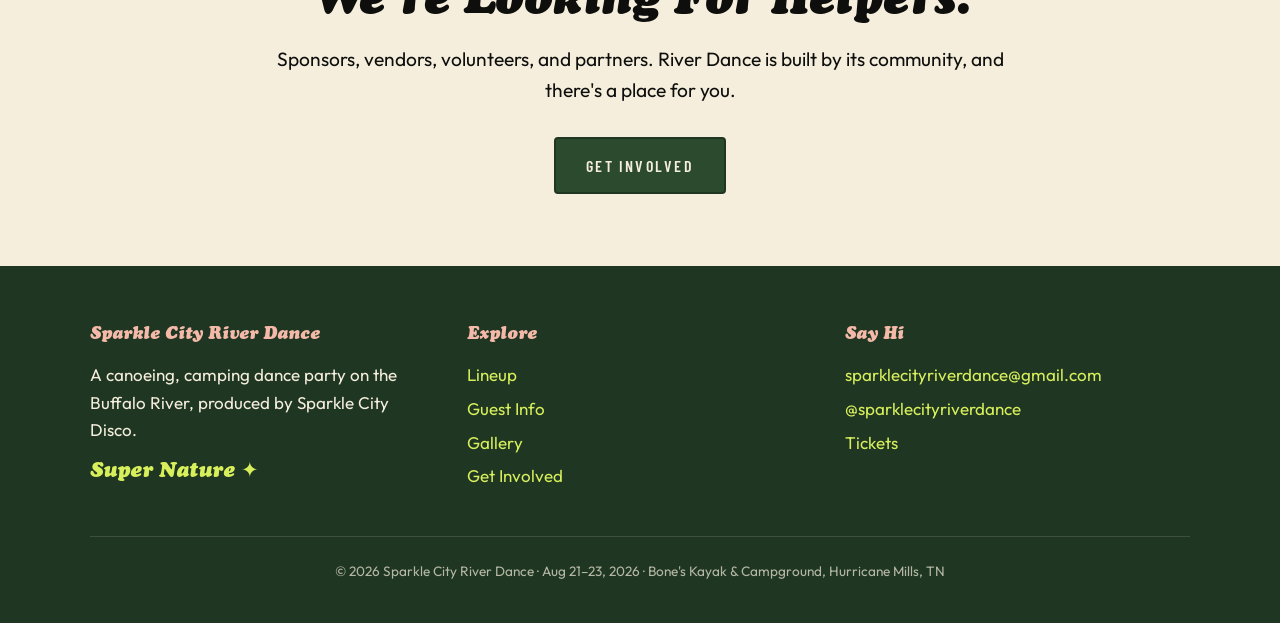
==== commit 23afe538: "Apply Adrienne's website edits: home (Float/Camp cards, Ten Years/Two Nights retool), guest-info (ad" ====
--- a/river-dance/index.html
+++ b/river-dance/index.html
@@ -65,12 +65,12 @@
       <div class="card">
         <img class="icon" src="img/icons/canoe.svg" alt="">
         <h3>Float</h3>
-        <p>Kayaks and canoes straight from camp. Spend Saturday on the water with a few hundred new friends, then drift back in time for the dance floor.</p>
+        <p>Kayak or canoe straight from camp. Spend Saturday on the water with a few hundred new friends, then drift back to camp in time for the dance floor.</p>
       </div>
       <div class="card">
         <img class="icon" src="img/icons/tent.svg" alt="">
         <h3>Camp</h3>
-        <p>The campsite isn't just for sleeping anymore. Play classic summer camp games during the day, watch iconic summertime movies at night, and dance to the first-ever campsite DJ set on Friday evening.</p>
+        <p>The campsite isn't just for sleeping anymore. Friday night brings summer camp games, an outdoor movie, and campsite DJs. Saturday, you camp out after a full day on the river and the big night on the dance floor.</p>
       </div>
       <div class="card">
         <img class="icon" src="img/icons/discoball.svg" alt="">
@@ -85,9 +85,8 @@
 <section class="section dark">
   <div class="section-inner center">
     <span class="eyebrow">Est. 2016 · Buffalo River</span>
-    <h2>Ten Years On The River</h2>
-    <p class="lead">What started as one night of disco on a riverbank is now a decade-old tradition. 2026 is the big one, the 10th anniversary, and the first time River Dance runs two full nights.</p>
-    <div class="stats" data-rd="home.stats"></div>
+    <h2 class="ten-two">Ten years.<br>Two nights.</h2>
+    <p class="lead">An extra night to celebrate a decade of disco on the Buffalo River.</p>
   </div>
 </section>
 
--- a/river-dance/css/styles.css
+++ b/river-dance/css/styles.css
@@ -319,38 +319,55 @@
   display: inline-block; color: var(--blush); font-size: 0.78em;
   letter-spacing: 0.12em; margin-left: 0.5rem; opacity: 0.9;
 }
-.poster-tier {
-  font-family: var(--display); text-transform: uppercase; line-height: 1.12;
-  display: flex; flex-wrap: wrap; justify-content: center; align-items: baseline;
-  gap: 0.2rem 1.1rem; max-width: 50rem; margin: 0.3rem auto;
-}
-.poster-tier.t1 { font-size: clamp(1.7rem, 5.2vw, 3.1rem); color: var(--cream); }
-.poster-tier.t2 { font-size: clamp(1.3rem, 3.6vw, 2.1rem); color: var(--lime); }
-.poster-tier.t3 { font-size: clamp(1.05rem, 2.6vw, 1.5rem); color: var(--blush); }
-.poster-tier a { text-decoration: none; transition: color 0.15s, transform 0.15s; display: inline-block; }
-.poster-tier a:hover { color: var(--gold); transform: translateY(-2px); }
-.poster-tier .x {
-  font-family: var(--eyebrow); font-size: 0.5em; color: var(--blush);
-  letter-spacing: 0.1em; opacity: 0.85; vertical-align: middle;
-}
-.poster-tier .dot { color: rgba(245,238,220,0.35); font-family: var(--body); }
+.poster-acts { max-width: 50rem; margin: 0 auto; }
+.poster-act {
+  font-family: var(--display); text-transform: uppercase; line-height: 1.18;
+  font-size: clamp(1.3rem, 3.6vw, 2.2rem); color: var(--cream);
+  margin: 0.32rem auto; text-align: center;
+}
+.poster-act.marquee { color: var(--blush); }
+.poster-act a { text-decoration: none; transition: color 0.15s, transform 0.15s; display: inline-block; }
+.poster-act a:hover { color: var(--gold); transform: translateY(-2px); }
+.poster-act .x {
+  font-family: var(--display); font-size: 0.92em; color: var(--gold);
+  margin: 0 0.18em; vertical-align: baseline;
+}
+.poster-act .loc {
+  font-family: var(--body); text-transform: none; font-size: 0.42em;
+  opacity: 0.7; letter-spacing: 0.02em; vertical-align: middle; margin-left: 0.25em;
+}
 .poster-foot {
   font-family: var(--eyebrow); text-transform: uppercase; letter-spacing: 0.16em;
   color: var(--cream); font-size: 0.85rem; opacity: 0.8; margin-top: 2rem;
 }
 /* floating critters / nature motifs */
-.poster-critter { position: absolute; z-index: 1; pointer-events: none; opacity: 0.9; }
-.poster-critter.c1 { top: 3%; left: 2.5%; width: 86px; transform: rotate(-10deg); }
-.poster-critter.c2 { top: 6%; right: 3%; width: 78px; transform: rotate(8deg); }
-.poster-critter.c3 { top: 38%; left: 2%; width: 72px; }
-.poster-critter.c4 { top: 45%; right: 2%; width: 80px; transform: rotate(6deg); }
-.poster-critter.c5 { bottom: 14%; left: 3.5%; width: 80px; transform: rotate(6deg); }
-.poster-critter.c6 { bottom: 7%; right: 3.5%; width: 90px; transform: rotate(-8deg); }
-.poster-critter.c7 { top: 1.5%; left: 48%; width: 62px; transform: translateX(-50%); }
-.poster-critter.c8 { bottom: 3%; left: 30%; width: 46px; }
+/* big disco ball sits BEHIND the headliner text (.poster-inner is z-index:2) */
+.poster-ball {
+  position: absolute; z-index: 1; pointer-events: none;
+  top: -2%; left: 50%; transform: translateX(-50%);
+  width: clamp(240px, 46%, 400px);
+}
+/* galonzo wordmark — signature in the bottom padding, below the foot text */
+.poster-mark {
+  position: absolute; z-index: 1; pointer-events: none; opacity: 1;
+  bottom: 1.2%; left: 50%; transform: translateX(-50%) rotate(-2deg);
+  width: clamp(170px, 32%, 250px);
+}
+/* scattered critters — fully opaque, clear of the text.
+   frog-and-turtle-in-the-canoe is the prominent one. */
+.poster-critter { position: absolute; z-index: 1; pointer-events: none; opacity: 1; }
+.poster-critter.k-frog    { top: 36%; left: 0.5%;  width: 112px; transform: rotate(-8deg); }
+.poster-critter.k-raccoon { top: 65%; left: 1%;    width: 88px; transform: rotate(-6deg); }
+.poster-critter.k-tent    { bottom: 4.5%; left: 2.5%;  width: 74px; transform: rotate(5deg); }
+.poster-critter.k-canoe   { bottom: 4.5%; right: 2.5%; width: 94px; transform: rotate(-7deg); }
+.poster-critter.k-b1 { top: 28%; right: 2.5%; width: 60px; transform: rotate(8deg); }
+.poster-critter.k-b2 { top: 53%; left: 8%;   width: 50px; transform: rotate(-10deg); }
+.poster-critter.k-b3 { top: 73%; right: 9%;  width: 54px; transform: rotate(12deg); }
 @media (max-width: 640px) {
-  .poster-critter.c3, .poster-critter.c4, .poster-critter.c8 { display: none; }
-  .poster-critter { opacity: 0.55; }
+  .poster-ball { width: clamp(180px, 60%, 260px); }
+  .poster-mark { width: clamp(130px, 44%, 180px); }
+  .poster-critter.k-frog { width: 72px; }
+  .poster-critter.k-raccoon, .poster-critter.k-b2, .poster-critter.k-b3 { display: none; }
 }
 
 /* ---------- Schedule ---------- */
@@ -396,15 +413,9 @@
 .duo-intro p { font-size: 1.15rem; }
 .duo-bios { margin-top: 1.75rem; max-width: 760px; margin-left: auto; margin-right: auto; }
 .duo-bios .bio h3 { margin-top: 0; }
-.bios.crew-solo { max-width: 380px; margin: 3.5rem auto 0; }
 .bio img { border: 2px solid var(--ink); border-radius: 6px; height: 320px; width: 100%; object-fit: cover; }
 .bio h3 { margin-top: 1rem; font-size: 1.4rem; }
 .bio .role { font-family: var(--eyebrow); text-transform: uppercase; letter-spacing: 0.16em; color: var(--amber); font-size: 0.9rem; }
-.bio.placeholder .ph-frame {
-  height: 320px; border: 2px dashed var(--ink); border-radius: 6px;
-  display: flex; align-items: center; justify-content: center;
-  background: repeating-linear-gradient(-45deg, rgba(43,74,46,0.06) 0 14px, transparent 14px 28px);
-}
 
 /* ---------- FAQ ---------- */
 .faq { margin-top: 2rem; max-width: 50rem; }
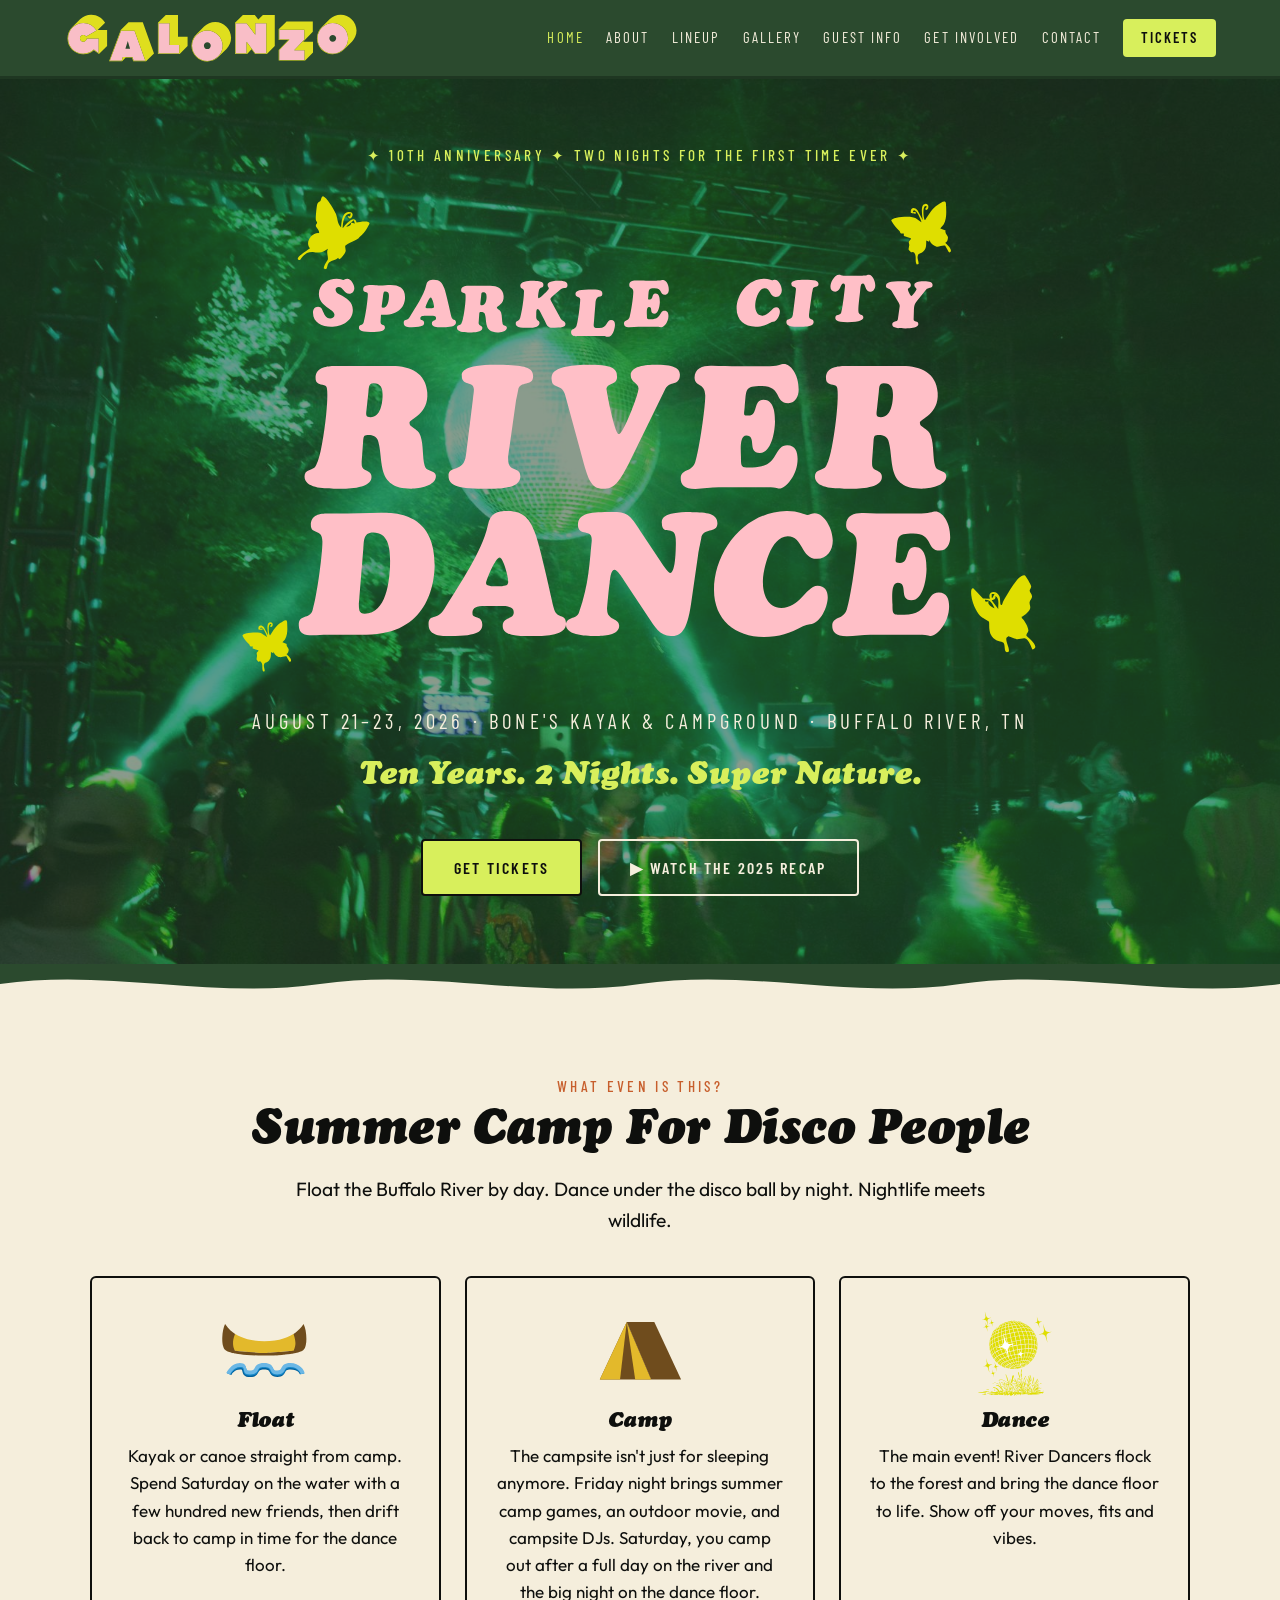
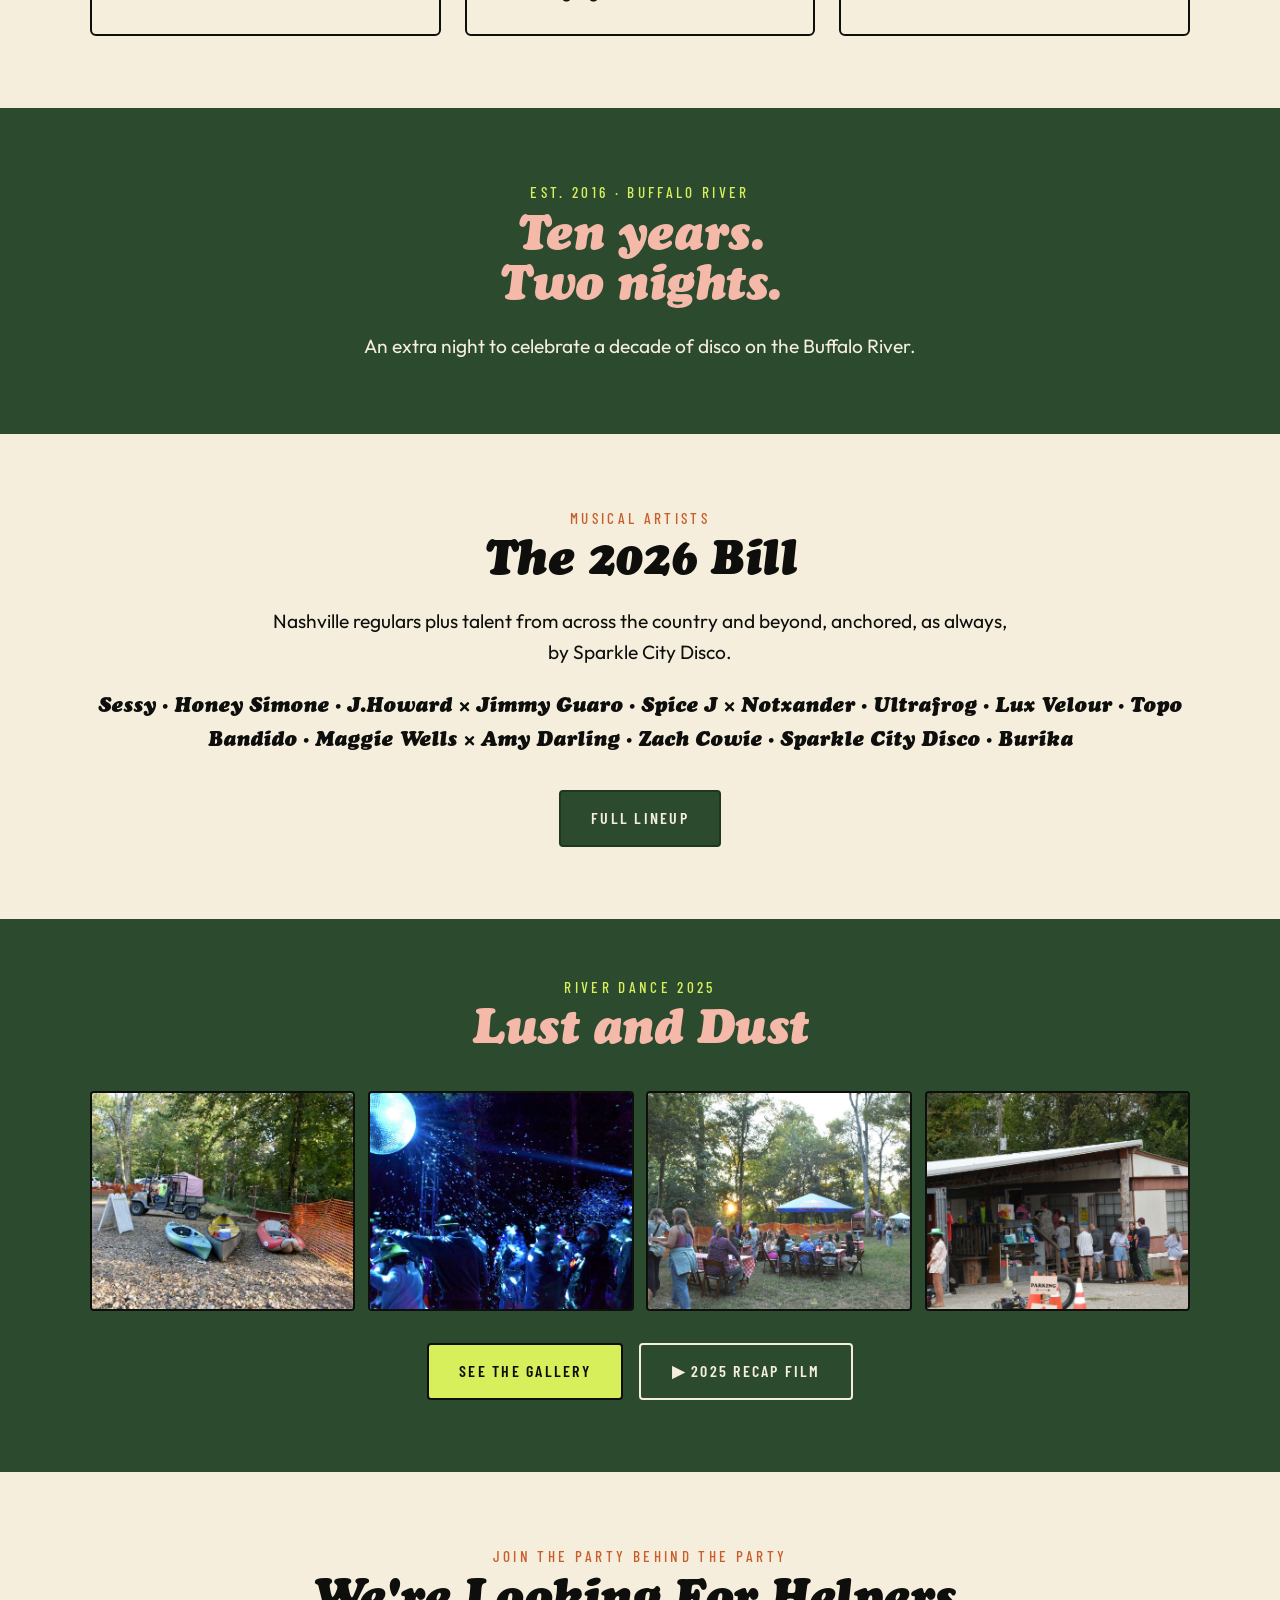
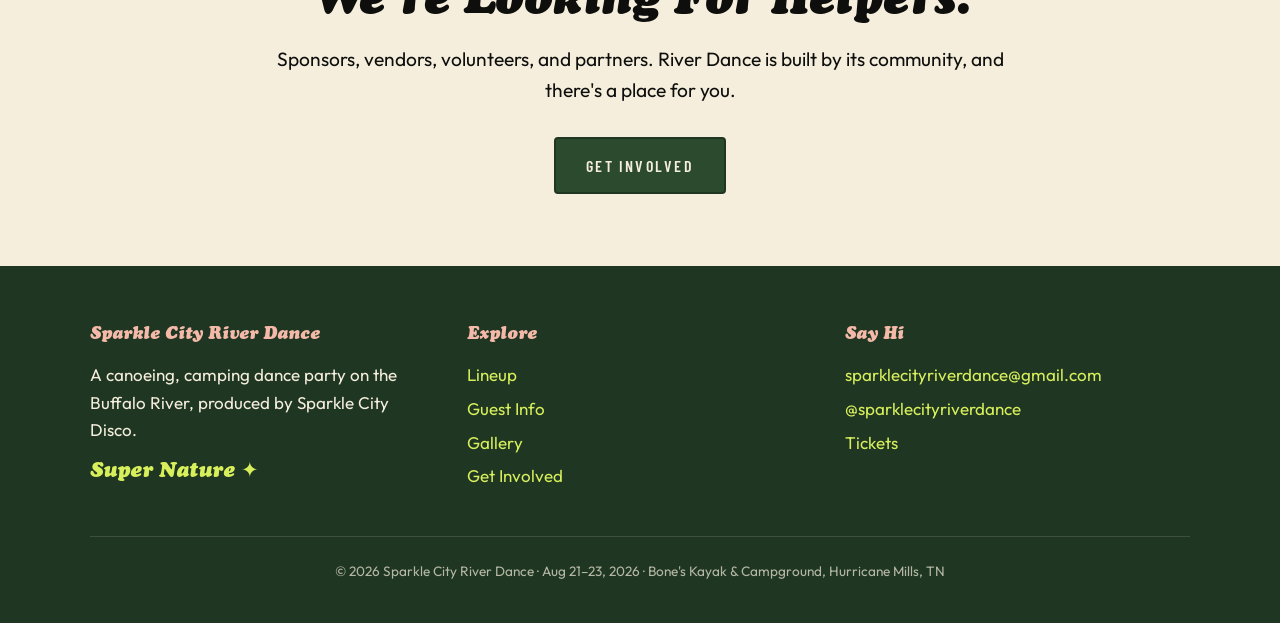
==== commit 4dede2f1: "Home lineup teaser: eyebrow "Musical Artists", headline "The 2026 Bill" (removes redundant "Two Nigh" ====
--- a/river-dance/index.html
+++ b/river-dance/index.html
@@ -93,8 +93,8 @@
 <!-- LINEUP TEASER -->
 <section class="section light">
   <div class="section-inner center">
-    <span class="eyebrow">The 2026 Bill</span>
-    <h2>Two Nights On The River</h2>
+    <span class="eyebrow">Musical Artists</span>
+    <h2>The 2026 Bill</h2>
     <p class="lead">Nashville regulars plus talent from across the country and beyond, anchored, as always, by Sparkle City Disco.</p>
     <p style="font-family:var(--display); font-size:1.3rem; margin-top:1.5rem;" data-rd="lineup.teaser"></p>
     <div style="margin-top:2rem"><a class="btn btn-dark" href="lineup.html">Full Lineup</a></div>
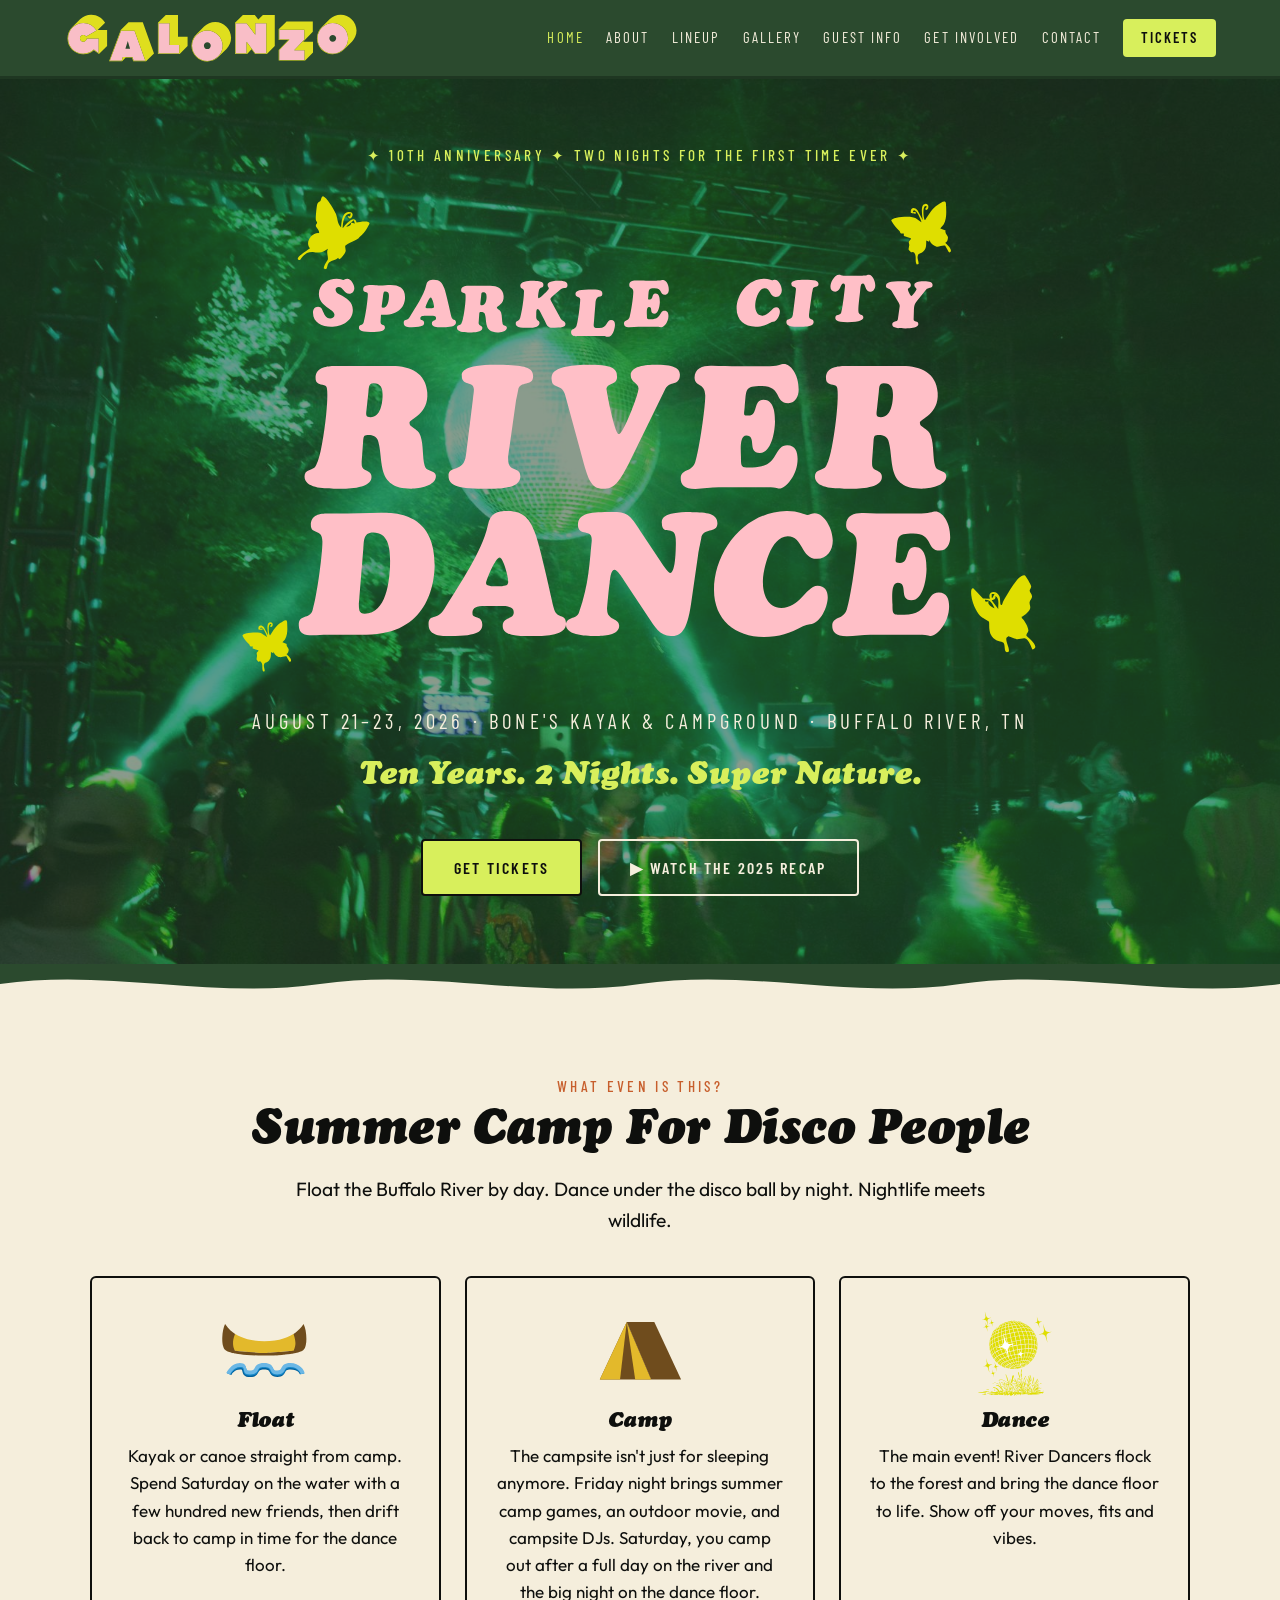
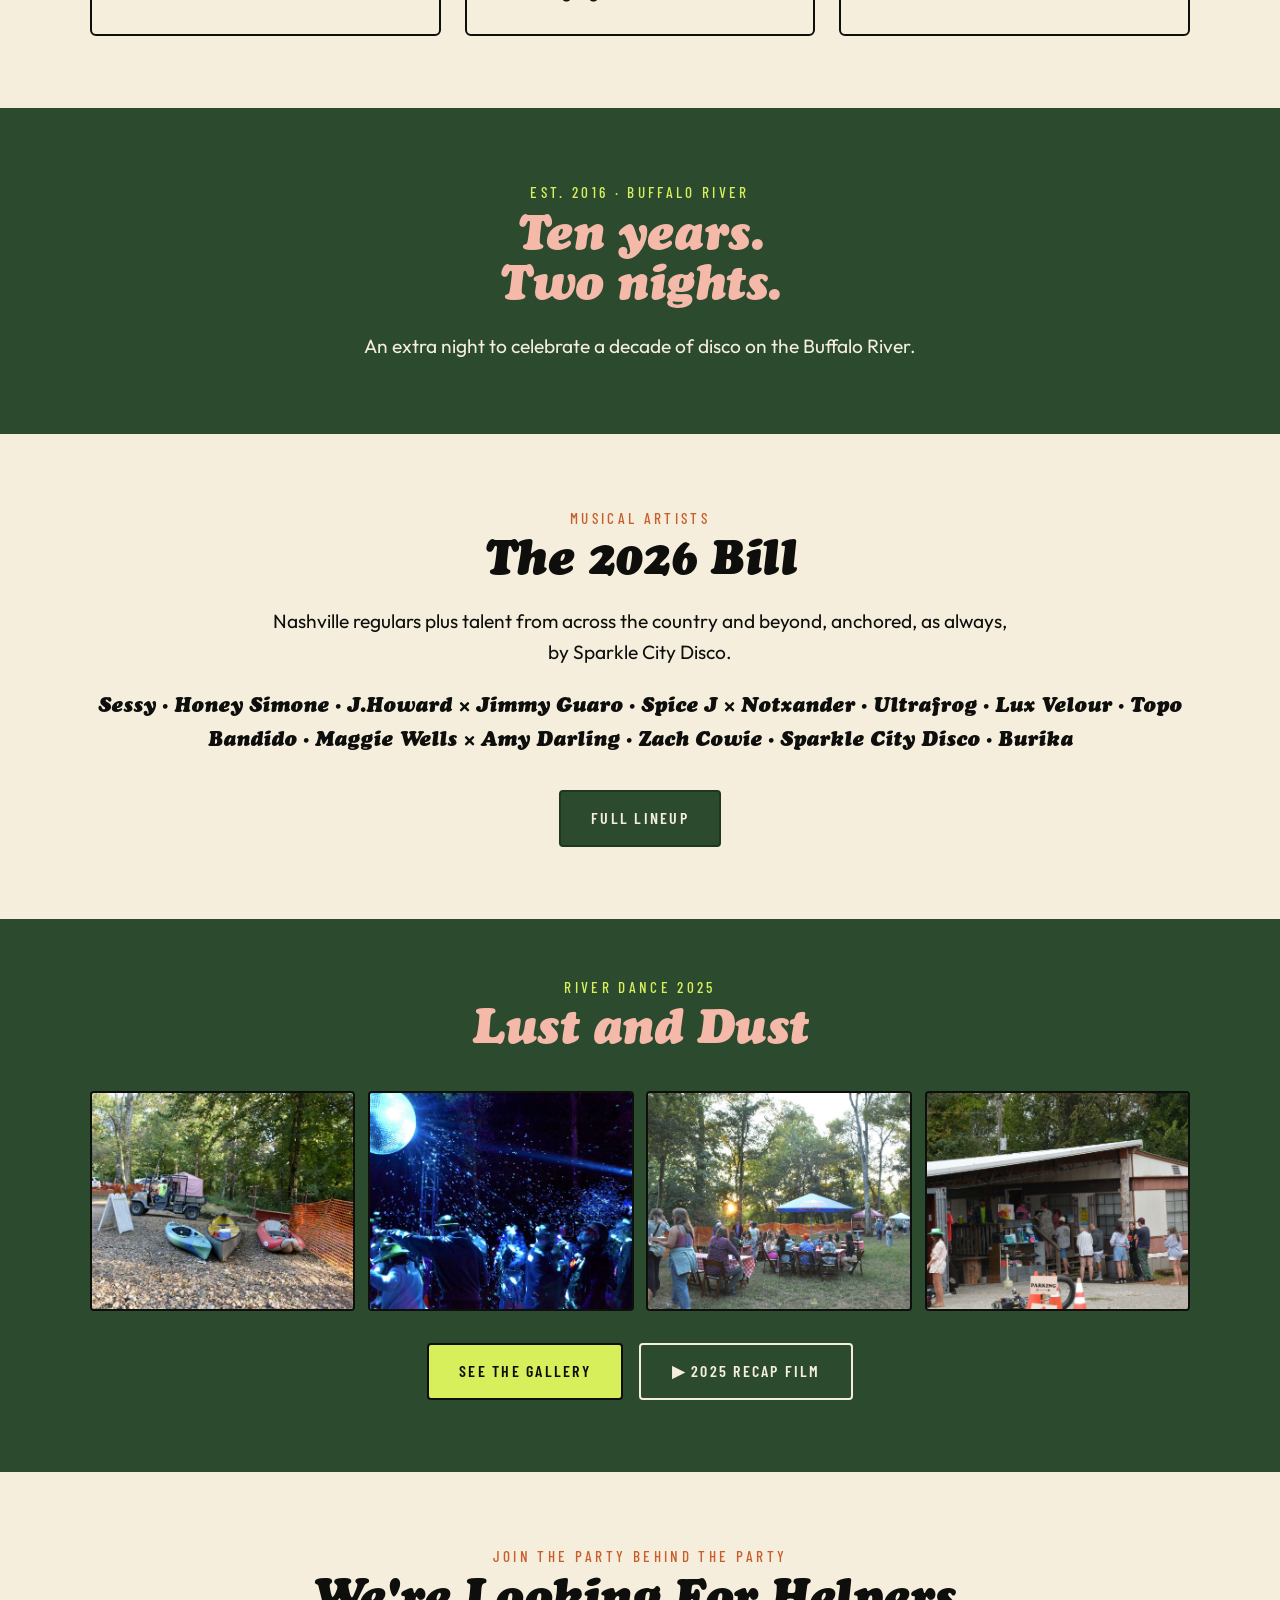
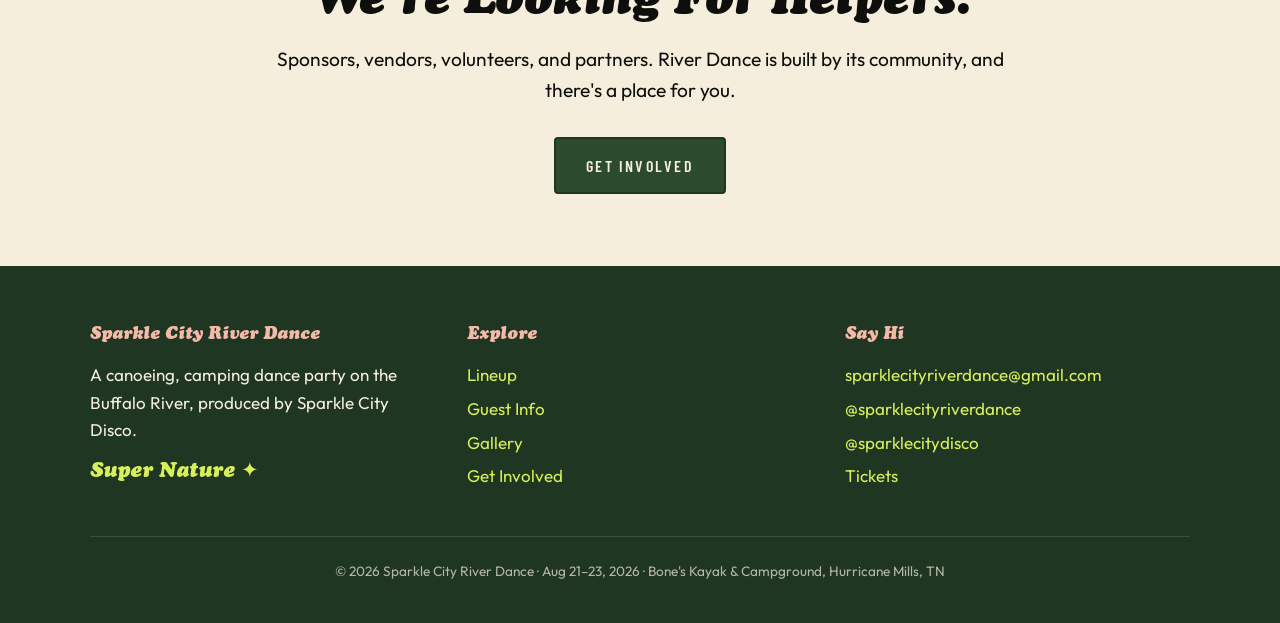
==== commit c96bd003: "SEO batch: Festival JSON-LD, OG/Twitter tags, canonicals, per-page meta descriptions, sitemap.xml + " ====
--- a/river-dance/index.html
+++ b/river-dance/index.html
@@ -5,11 +5,73 @@
 <meta name="viewport" content="width=device-width, initial-scale=1.0">
 <title>Sparkle City River Dance · Aug 21–23, 2026 · Buffalo River, TN</title>
 <meta name="description" content="A canoeing, camping dance party on the Buffalo River. 10th anniversary. Two nights for the first time ever. Aug 21–23, 2026.">
+<link rel="canonical" href="https://riverdancefest.com/">
+<meta property="og:type" content="website">
+<meta property="og:site_name" content="Sparkle City River Dance">
+<meta property="og:title" content="Sparkle City River Dance · Aug 21–23, 2026 · Buffalo River, TN">
+<meta property="og:description" content="A canoeing, camping dance party on the Buffalo River. 10th anniversary. Two nights for the first time ever. Aug 21–23, 2026.">
+<meta property="og:url" content="https://riverdancefest.com/">
+<meta property="og:image" content="https://riverdancefest.com/img/hero-discoball-green.jpg">
+<meta property="og:image:alt" content="Green lasers and the disco ball over the dance floor at Sparkle City River Dance">
+<meta name="twitter:card" content="summary_large_image">
 <link rel="preconnect" href="https://fonts.googleapis.com">
 <link rel="preconnect" href="https://fonts.gstatic.com" crossorigin>
 <link href="https://fonts.googleapis.com/css2?family=Barlow+Condensed:wght@400;500;600&family=Outfit:wght@300;400;500;600&family=Work+Sans:ital,wght@0,400;0,500;0,600;1,400&display=swap" rel="stylesheet">
 <link rel="preload" href="fonts/CooperBlackItalic.ttf" as="font" type="font/ttf" crossorigin>
 <link rel="stylesheet" href="css/styles.css">
+<script type="application/ld+json">
+{
+  "@context": "https://schema.org",
+  "@type": "Festival",
+  "name": "Sparkle City River Dance 2026",
+  "description": "A canoeing, camping dance party on the Buffalo River. 10th anniversary. Two nights for the first time ever.",
+  "startDate": "2026-08-21",
+  "endDate": "2026-08-23",
+  "eventAttendanceMode": "https://schema.org/OfflineEventAttendanceMode",
+  "eventStatus": "https://schema.org/EventScheduled",
+  "url": "https://riverdancefest.com/",
+  "image": ["https://riverdancefest.com/img/hero-discoball-green.jpg"],
+  "location": {
+    "@type": "Place",
+    "name": "Bone's Kayak & Campground",
+    "address": {
+      "@type": "PostalAddress",
+      "streetAddress": "16520 Bakerville Rd",
+      "addressLocality": "Hurricane Mills",
+      "addressRegion": "TN",
+      "postalCode": "37078",
+      "addressCountry": "US"
+    }
+  },
+  "organizer": {
+    "@type": "Organization",
+    "name": "Sparkle City Disco",
+    "url": "https://www.sparklecitydisco.com",
+    "sameAs": [
+      "https://www.instagram.com/sparklecitydisco/",
+      "https://www.instagram.com/sparklecityriverdance/"
+    ]
+  },
+  "performer": [
+    {"@type": "MusicGroup", "name": "Sparkle City Disco"},
+    {"@type": "MusicGroup", "name": "Sessy"},
+    {"@type": "MusicGroup", "name": "Honey Simone"},
+    {"@type": "MusicGroup", "name": "J.Howard x Jimmy Guaro"},
+    {"@type": "MusicGroup", "name": "Spice J x Notxander"},
+    {"@type": "MusicGroup", "name": "Ultrafrog"},
+    {"@type": "MusicGroup", "name": "Lux Velour"},
+    {"@type": "MusicGroup", "name": "Topo Bandido"},
+    {"@type": "MusicGroup", "name": "Maggie Wells x Amy Darling"},
+    {"@type": "MusicGroup", "name": "Zach Cowie"},
+    {"@type": "MusicGroup", "name": "Burika"}
+  ],
+  "offers": {
+    "@type": "Offer",
+    "url": "https://www.prekindle.com/event/18553-sparkle-city-river-dance-hurricane-mills",
+    "availability": "https://schema.org/InStock"
+  }
+}
+</script>
 </head>
 <body>
 
@@ -150,7 +212,8 @@
       <h4>Say Hi</h4>
       <ul>
         <li><a href="mailto:sparklecityriverdance@gmail.com">sparklecityriverdance@gmail.com</a></li>
-        <li><a href="https://instagram.com/sparklecityriverdance" target="_blank" rel="noopener">@sparklecityriverdance</a></li>
+        <li><a href="https://www.instagram.com/sparklecityriverdance/" target="_blank" rel="noopener">@sparklecityriverdance</a></li>
+        <li><a href="https://www.instagram.com/sparklecitydisco/" target="_blank" rel="noopener">@sparklecitydisco</a></li>
         <li><a href="https://www.prekindle.com/event/18553-sparkle-city-river-dance-hurricane-mills" target="_blank" rel="noopener">Tickets</a></li>
       </ul>
     </div>
--- a/river-dance/css/styles.css
+++ b/river-dance/css/styles.css
@@ -171,6 +171,7 @@
 .hero-logo {
   display: block; margin: 0 auto;
   width: clamp(340px, 84vw, 820px); height: auto;
+  aspect-ratio: 298.3 / 182.8; /* logo-tight.svg viewBox — reserves the box before the SVG loads, prevents layout shift (CLS) */
 }
 .hero .dates {
   font-family: var(--eyebrow); text-transform: uppercase; letter-spacing: 0.2em;
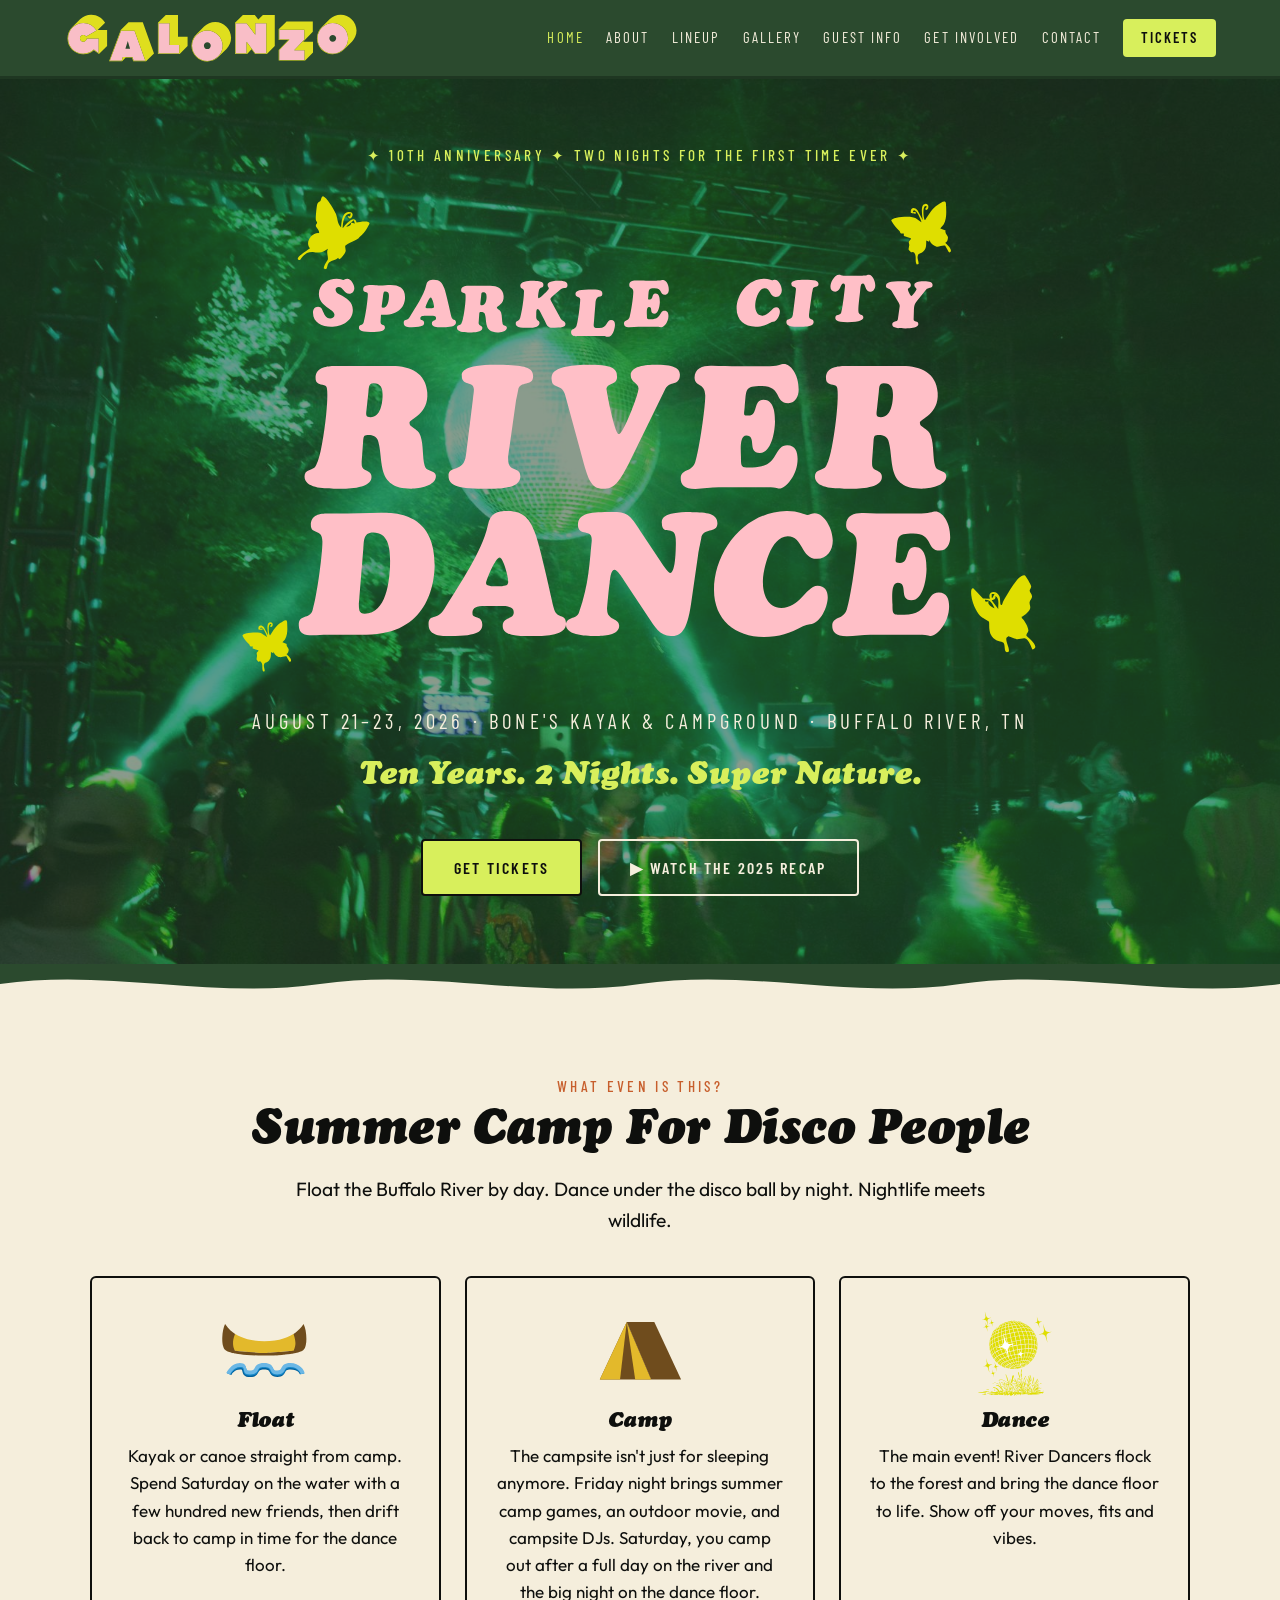
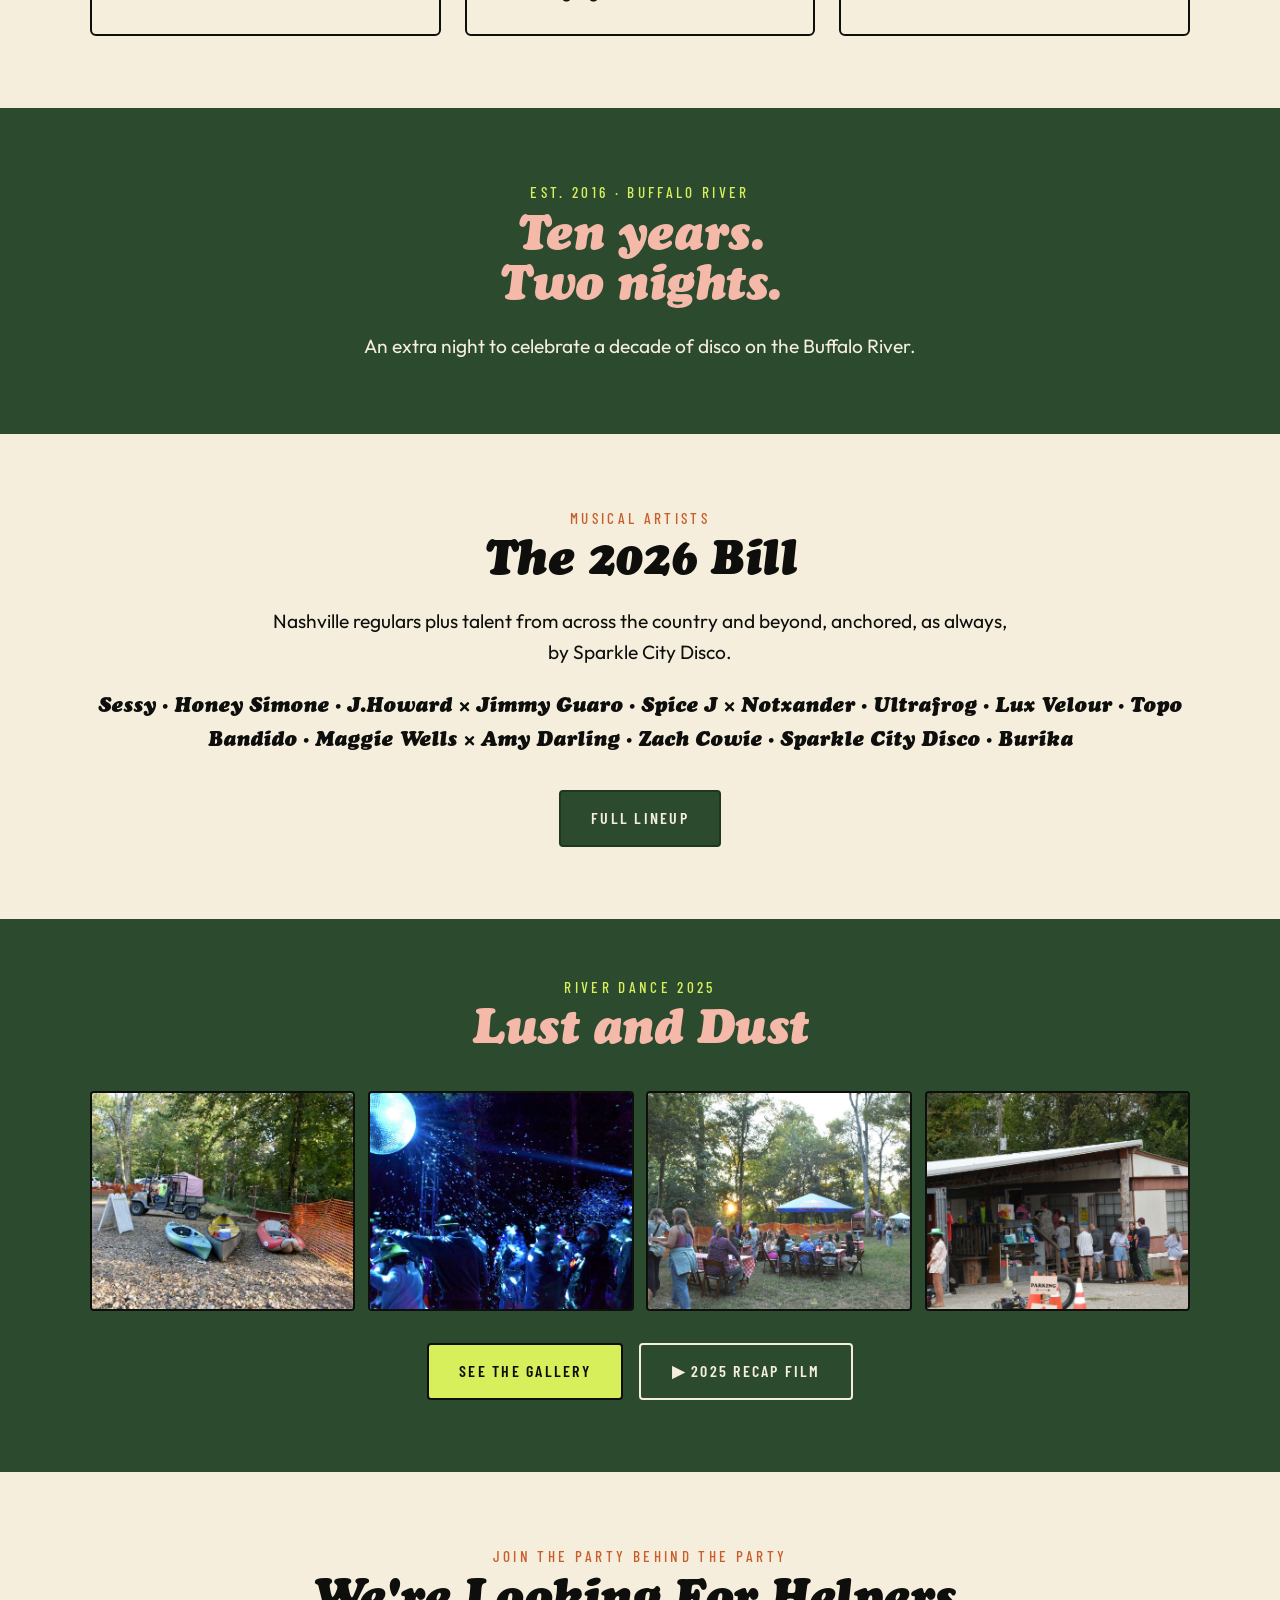
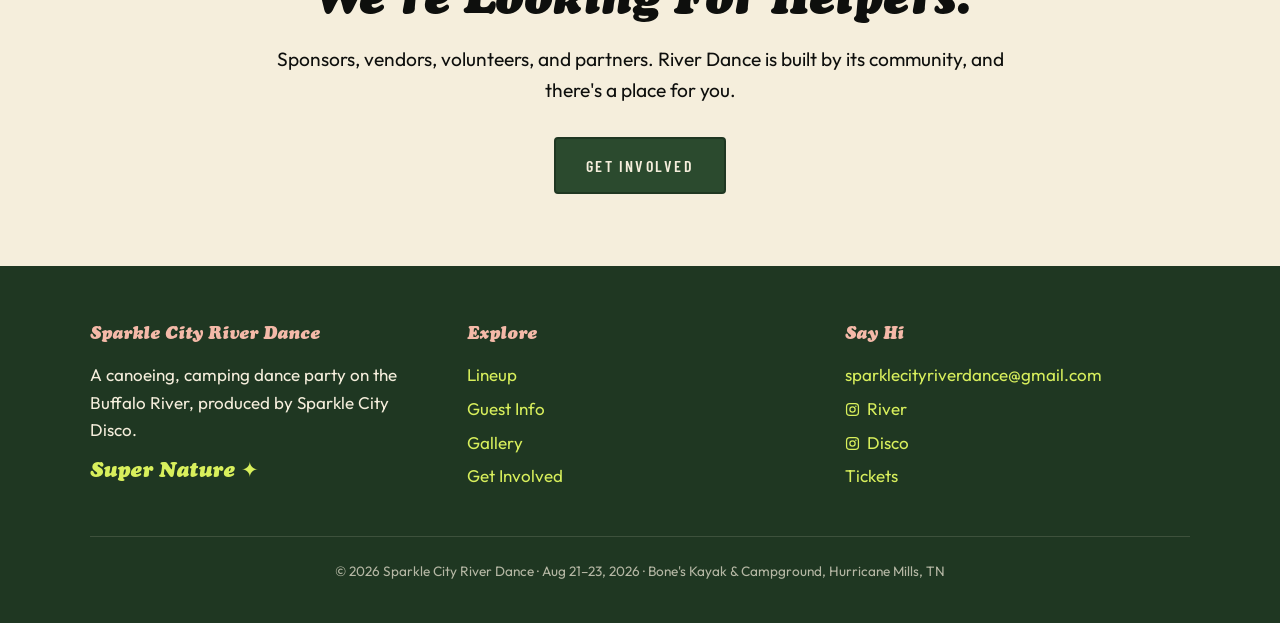
==== commit 60cbae4c: "Footer: Instagram glyph icons with River / Disco labels for the two IG accounts" ====
--- a/river-dance/index.html
+++ b/river-dance/index.html
@@ -212,8 +212,8 @@
       <h4>Say Hi</h4>
       <ul>
         <li><a href="mailto:sparklecityriverdance@gmail.com">sparklecityriverdance@gmail.com</a></li>
-        <li><a href="https://www.instagram.com/sparklecityriverdance/" target="_blank" rel="noopener">@sparklecityriverdance</a></li>
-        <li><a href="https://www.instagram.com/sparklecitydisco/" target="_blank" rel="noopener">@sparklecitydisco</a></li>
+        <li><a href="https://www.instagram.com/sparklecityriverdance/" target="_blank" rel="noopener" aria-label="Sparkle City River Dance on Instagram"><svg viewBox="0 0 24 24" width="15" height="15" fill="none" stroke="currentColor" stroke-width="2" aria-hidden="true" style="vertical-align:-2px; margin-right:0.45em"><rect x="2.5" y="2.5" width="19" height="19" rx="5"/><circle cx="12" cy="12" r="4.2"/><circle cx="17.4" cy="6.6" r="1.2" fill="currentColor" stroke="none"/></svg>River</a></li>
+        <li><a href="https://www.instagram.com/sparklecitydisco/" target="_blank" rel="noopener" aria-label="Sparkle City Disco on Instagram"><svg viewBox="0 0 24 24" width="15" height="15" fill="none" stroke="currentColor" stroke-width="2" aria-hidden="true" style="vertical-align:-2px; margin-right:0.45em"><rect x="2.5" y="2.5" width="19" height="19" rx="5"/><circle cx="12" cy="12" r="4.2"/><circle cx="17.4" cy="6.6" r="1.2" fill="currentColor" stroke="none"/></svg>Disco</a></li>
         <li><a href="https://www.prekindle.com/event/18553-sparkle-city-river-dance-hurricane-mills" target="_blank" rel="noopener">Tickets</a></li>
       </ul>
     </div>
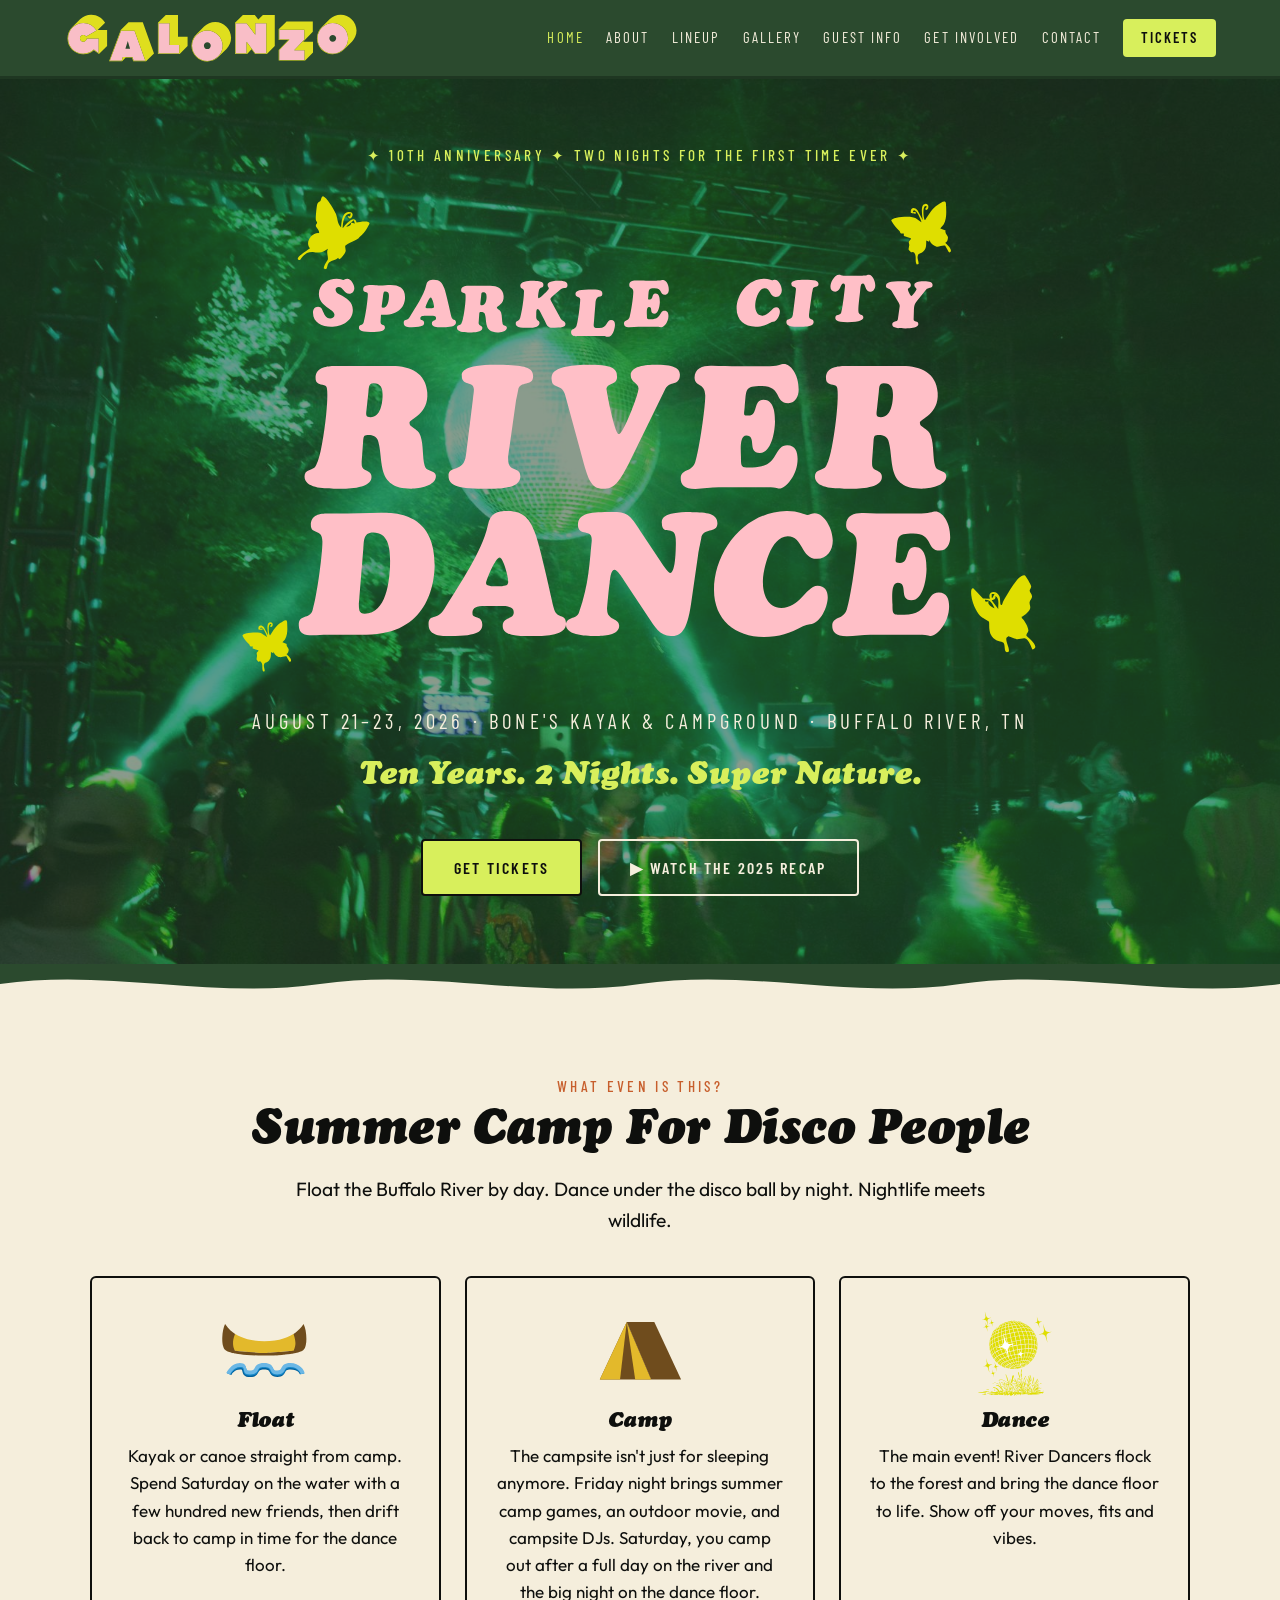
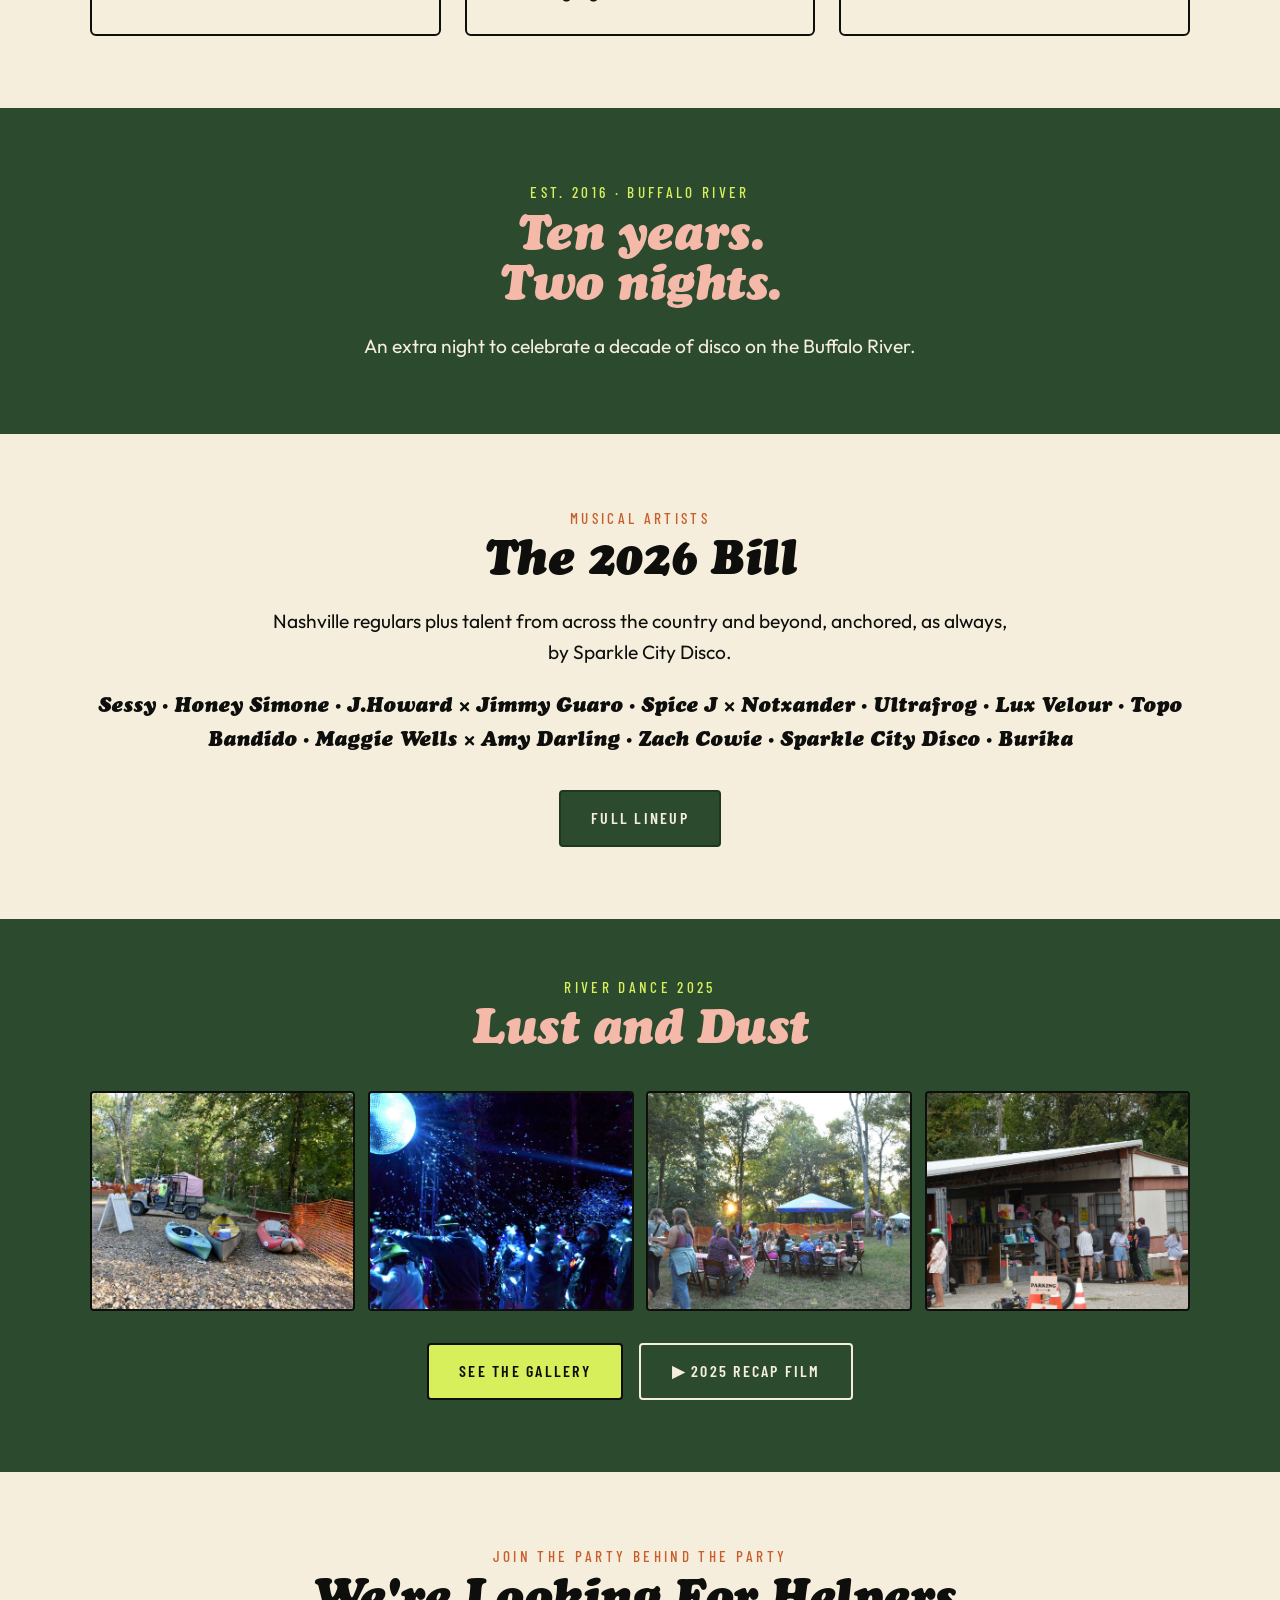
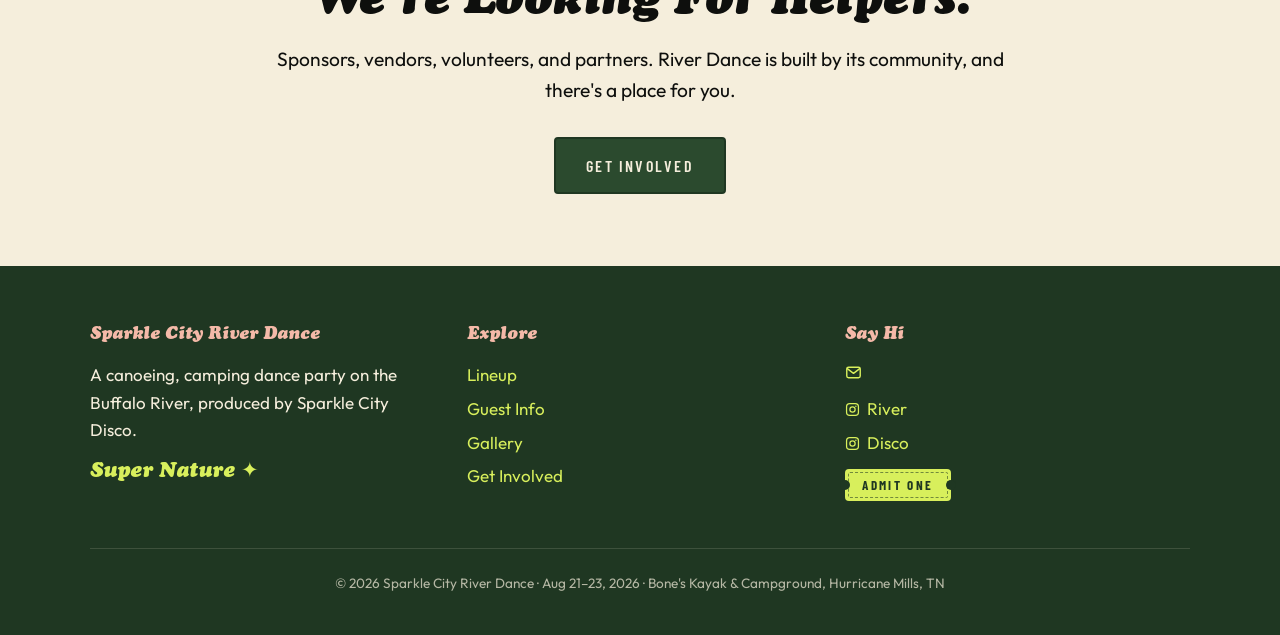
==== commit cad33464: "Footer: email as mail glyph, Tickets as an Admit One ticket stub" ====
--- a/river-dance/index.html
+++ b/river-dance/index.html
@@ -211,10 +211,10 @@
     <div>
       <h4>Say Hi</h4>
       <ul>
-        <li><a href="mailto:sparklecityriverdance@gmail.com">sparklecityriverdance@gmail.com</a></li>
+        <li><a class="foot-mail" href="mailto:sparklecityriverdance@gmail.com" aria-label="Email Sparkle City River Dance" title="sparklecityriverdance@gmail.com"><svg viewBox="0 0 24 24" width="17" height="17" fill="none" stroke="currentColor" stroke-width="2" stroke-linecap="round" stroke-linejoin="round" aria-hidden="true" style="vertical-align:-3px"><rect x="2.5" y="4.5" width="19" height="15" rx="2.5"/><path d="M3.2 6.6 12 13.2l8.8-6.6"/></svg></a></li>
         <li><a href="https://www.instagram.com/sparklecityriverdance/" target="_blank" rel="noopener" aria-label="Sparkle City River Dance on Instagram"><svg viewBox="0 0 24 24" width="15" height="15" fill="none" stroke="currentColor" stroke-width="2" aria-hidden="true" style="vertical-align:-2px; margin-right:0.45em"><rect x="2.5" y="2.5" width="19" height="19" rx="5"/><circle cx="12" cy="12" r="4.2"/><circle cx="17.4" cy="6.6" r="1.2" fill="currentColor" stroke="none"/></svg>River</a></li>
         <li><a href="https://www.instagram.com/sparklecitydisco/" target="_blank" rel="noopener" aria-label="Sparkle City Disco on Instagram"><svg viewBox="0 0 24 24" width="15" height="15" fill="none" stroke="currentColor" stroke-width="2" aria-hidden="true" style="vertical-align:-2px; margin-right:0.45em"><rect x="2.5" y="2.5" width="19" height="19" rx="5"/><circle cx="12" cy="12" r="4.2"/><circle cx="17.4" cy="6.6" r="1.2" fill="currentColor" stroke="none"/></svg>Disco</a></li>
-        <li><a href="https://www.prekindle.com/event/18553-sparkle-city-river-dance-hurricane-mills" target="_blank" rel="noopener">Tickets</a></li>
+        <li class="foot-ticket-li"><a class="foot-ticket" href="https://www.prekindle.com/event/18553-sparkle-city-river-dance-hurricane-mills" target="_blank" rel="noopener" aria-label="Tickets"><span>Admit One</span></a></li>
       </ul>
     </div>
   </div>
--- a/river-dance/css/styles.css
+++ b/river-dance/css/styles.css
@@ -491,3 +491,84 @@
 .bignum { font-family: var(--display); font-size: clamp(2.6rem, 6vw, 4rem); color: var(--lime); line-height: 1; }
 .stats { display: grid; grid-template-columns: repeat(auto-fit, minmax(180px, 1fr)); gap: 2rem; margin-top: 2.5rem; text-align: center; }
 .stats .label { font-family: var(--eyebrow); text-transform: uppercase; letter-spacing: 0.18em; font-size: 0.9rem; margin-top: 0.4rem; }
+
+/* ---------- Gallery lightbox ---------- */
+.gallery-grid div { cursor: zoom-in; }
+.lb-overlay {
+  position: fixed; inset: 0; z-index: 1000; display: none;
+  background: rgba(14, 15, 13, 0.94);
+  flex-direction: column; align-items: center; justify-content: center;
+  padding: 2.5rem 1rem;
+}
+.lb-overlay img {
+  max-width: min(92vw, 1400px); max-height: 78vh; width: auto; height: auto;
+  border-radius: 6px; border: 2px solid var(--cream);
+  box-shadow: 0 12px 44px rgba(0, 0, 0, 0.55);
+  cursor: zoom-out;
+}
+.lb-count {
+  font-family: var(--eyebrow); letter-spacing: 0.2em;
+  color: var(--lime); font-size: 0.8rem; margin-top: 0.35rem; opacity: 0.85;
+}
+.lb-btn {
+  position: fixed; top: 50%; transform: translateY(-50%); z-index: 1001;
+  background: none; border: 0; color: var(--cream);
+  font-size: 3.4rem; line-height: 1; cursor: pointer; padding: 1rem 1.1rem; opacity: 0.85;
+}
+.lb-btn:hover { color: var(--lime); opacity: 1; }
+.lb-prev { left: 0.4rem; }
+.lb-next { right: 0.4rem; }
+.lb-close { top: 0.6rem; right: 0.8rem; transform: none; font-size: 2.6rem; }
+body.lb-open { overflow: hidden; }
+@media (max-width: 640px) {
+  .lb-btn { font-size: 2.4rem; padding: 0.6rem; }
+  .lb-overlay img { max-height: 70vh; }
+}
+
+
+/* --- Artist social links: inherit the surrounding look exactly --- */
+.artist-link{
+  color: inherit;
+  text-decoration: none;
+  font: inherit;
+  letter-spacing: inherit;
+  -webkit-text-fill-color: inherit;
+  background: inherit;
+  -webkit-background-clip: inherit;
+  background-clip: inherit;
+}
+.artist-link:hover,
+.artist-link:focus-visible{ text-decoration: underline; text-underline-offset: .18em; }
+.poster-act .artist-link:hover{ text-decoration: none; }
+
+
+/* ---------- Footer: mail glyph + Admit One ticket ---------- */
+.foot-mail { display: inline-flex; align-items: center; line-height: 1; }
+.foot-mail svg { transition: transform 0.15s; }
+.foot-mail:hover svg { transform: translateY(-1px); }
+
+.footer li.foot-ticket-li { margin-top: 0.85rem; }
+.foot-ticket {
+  display: inline-block; position: relative;
+  background: var(--lime); color: var(--forest-deep) !important;
+  border-radius: 4px; padding: 3px;
+  transition: background 0.15s, transform 0.15s;
+}
+.foot-ticket span {
+  display: block;
+  border: 1px dashed rgba(31, 55, 34, 0.55);
+  border-radius: 2px;
+  padding: 0.34rem 0.85rem;
+  font-family: var(--eyebrow);
+  font-size: 0.82rem; font-weight: 700;
+  text-transform: uppercase; letter-spacing: 0.18em; line-height: 1;
+}
+/* punched notches — sit on the footer's solid background */
+.foot-ticket::before, .foot-ticket::after {
+  content: ""; position: absolute; top: 50%;
+  width: 10px; height: 10px; border-radius: 50%;
+  background: var(--forest-deep); transform: translateY(-50%);
+}
+.foot-ticket::before { left: -5px; }
+.foot-ticket::after  { right: -5px; }
+.foot-ticket:hover { background: var(--blush); transform: translateY(-1px); }
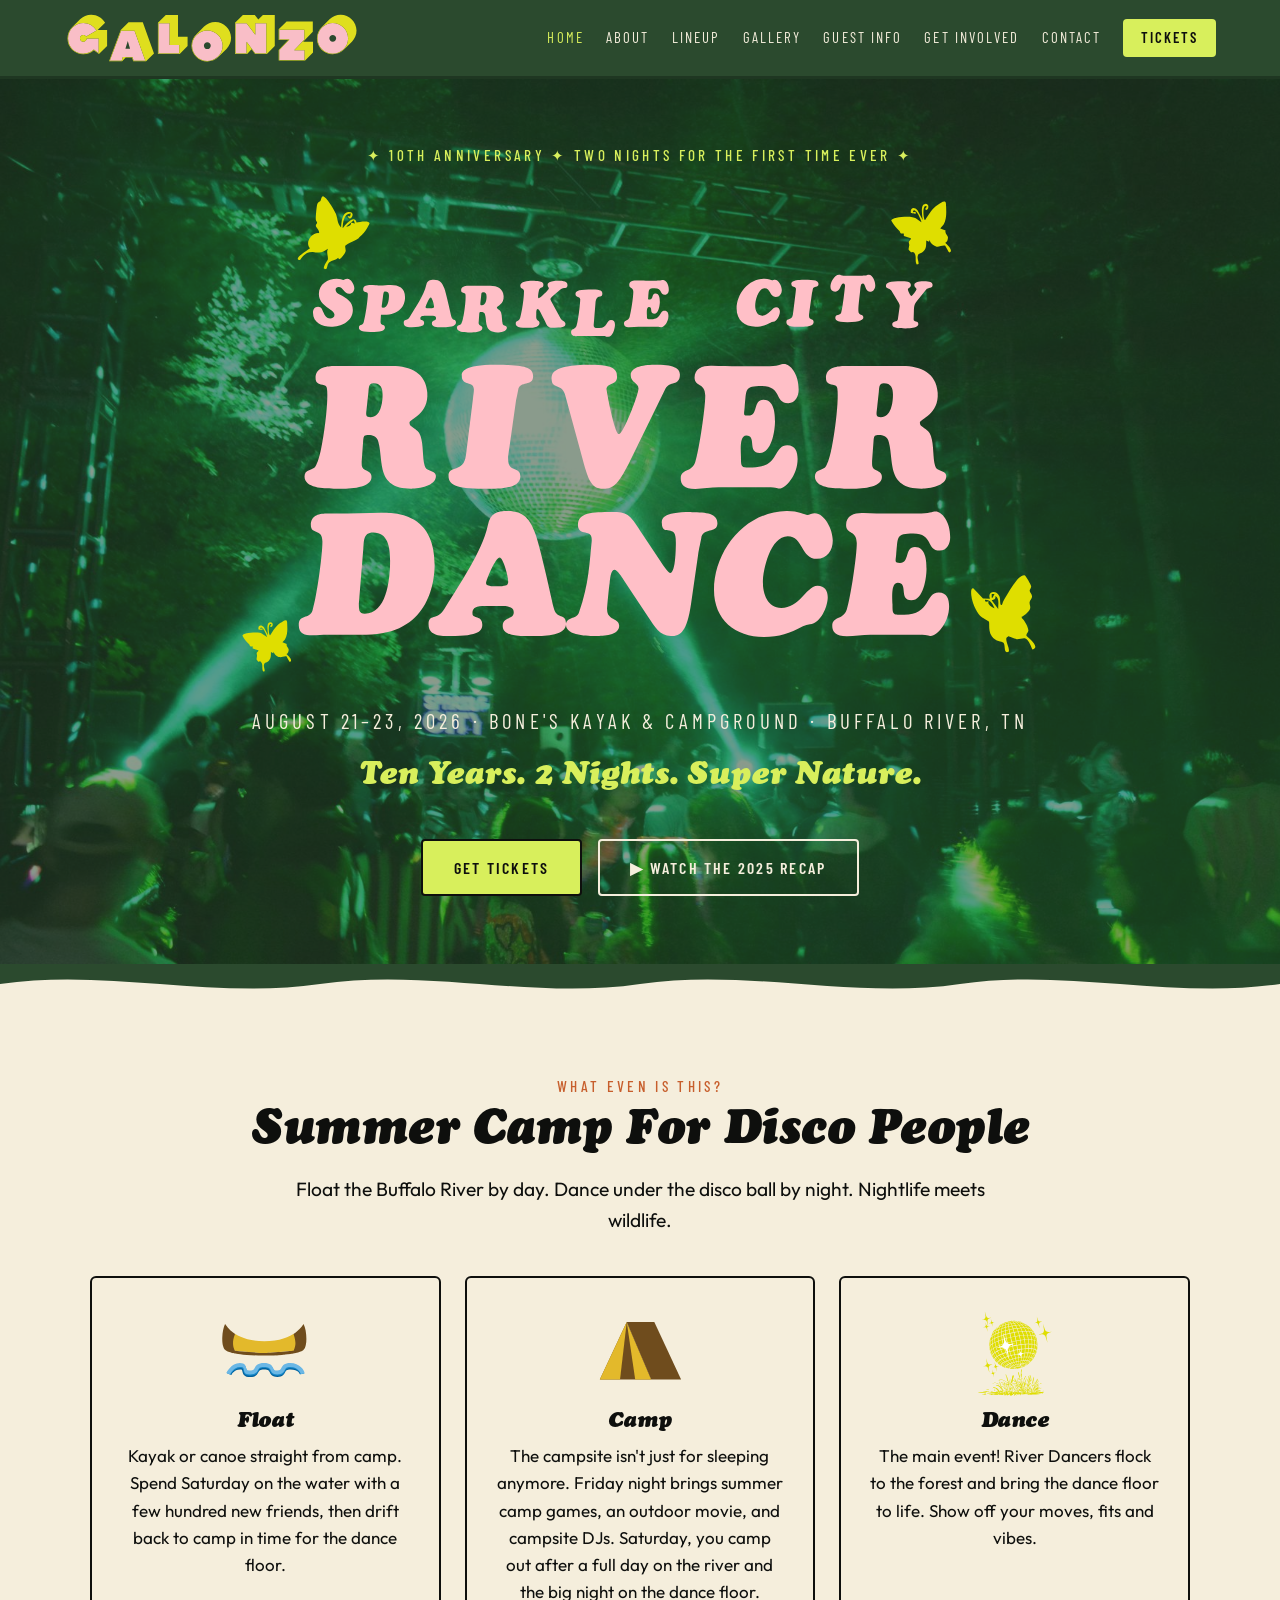
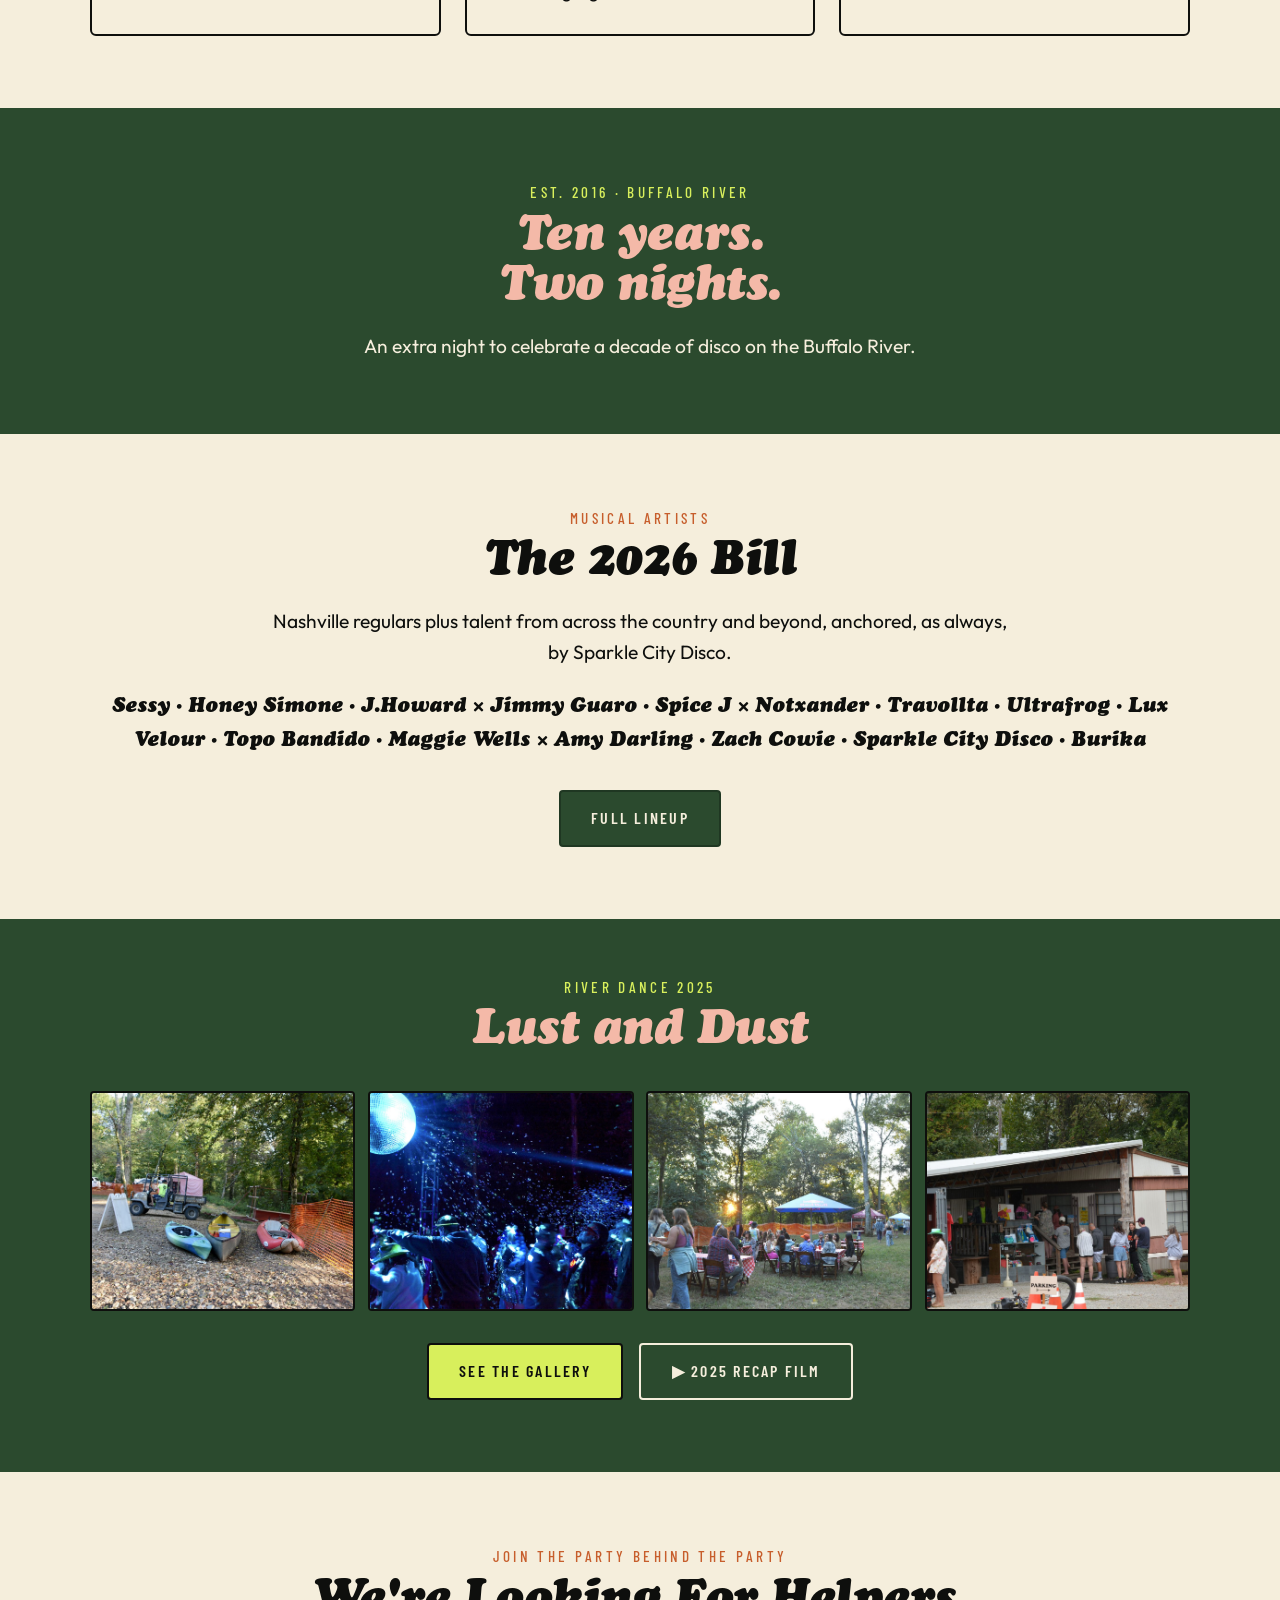
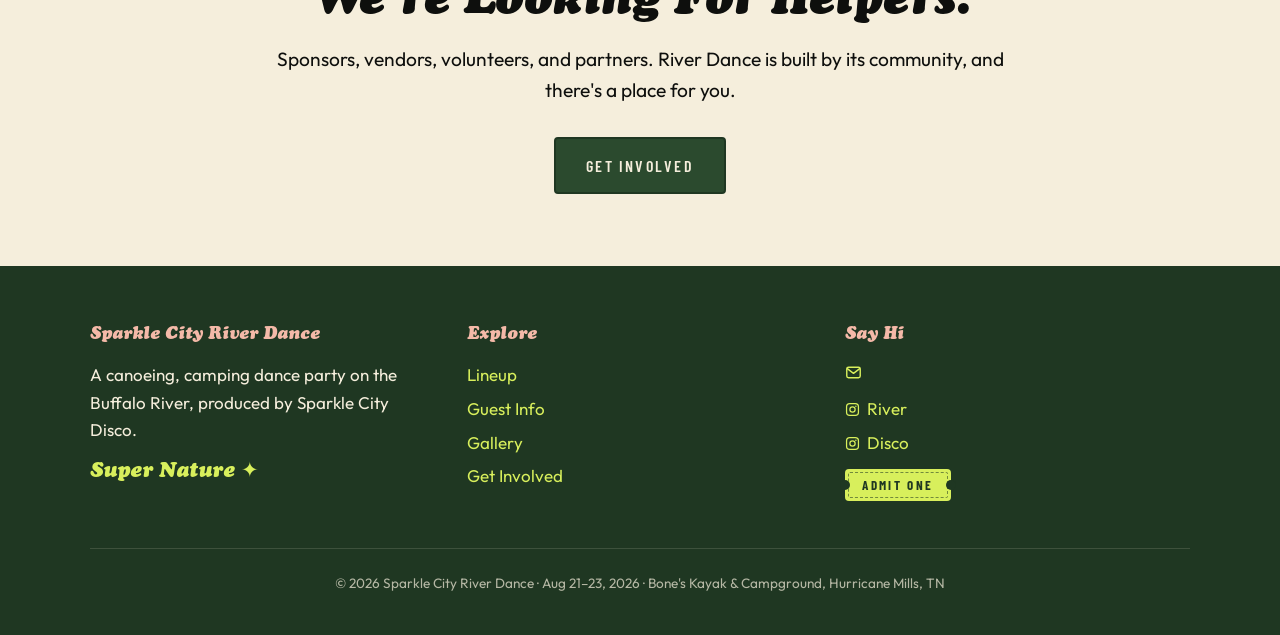
==== commit f8d9f7de: "All 8 pages link css/theme.css + css/base.css directly (styles.css now shim-only); index wave divide" ====
--- a/river-dance/index.html
+++ b/river-dance/index.html
@@ -18,7 +18,8 @@
 <link rel="preconnect" href="https://fonts.gstatic.com" crossorigin>
 <link href="https://fonts.googleapis.com/css2?family=Barlow+Condensed:wght@400;500;600&family=Outfit:wght@300;400;500;600&family=Work+Sans:ital,wght@0,400;0,500;0,600;1,400&display=swap" rel="stylesheet">
 <link rel="preload" href="fonts/CooperBlackItalic.ttf" as="font" type="font/ttf" crossorigin>
-<link rel="stylesheet" href="css/styles.css">
+<link rel="stylesheet" href="css/theme.css">
+<link rel="stylesheet" href="css/base.css">
 <script type="application/ld+json">
 {
   "@context": "https://schema.org",
@@ -113,8 +114,8 @@
 </header>
 
 <!-- wave divider -->
-<svg class="waves" viewBox="0 0 1200 38" preserveAspectRatio="none" xmlns="http://www.w3.org/2000/svg" style="background:#2B4A2E">
-  <path d="M0,20 C100,4 200,36 300,20 C400,4 500,36 600,20 C700,4 800,36 900,20 C1000,4 1100,36 1200,20 L1200,38 L0,38 Z" fill="#F5EEDC"/>
+<svg class="waves" viewBox="0 0 1200 38" preserveAspectRatio="none" xmlns="http://www.w3.org/2000/svg" style="background:var(--forest)">
+  <path d="M0,20 C100,4 200,36 300,20 C400,4 500,36 600,20 C700,4 800,36 900,20 C1000,4 1100,36 1200,20 L1200,38 L0,38 Z" fill="#F5EEDC" style="fill:var(--cream)"/>
 </svg>
 
 <!-- WHAT IS RIVER DANCE -->
--- a/river-dance/css/theme.css
+++ b/river-dance/css/theme.css
@@ -0,0 +1,65 @@
+/* ============================================================
+   SPARKLE CITY RIVER DANCE — THEME (2026)
+   ============================================================
+   This file is the YEAR SKIN. Everything that changes when David
+   hands down a new look for a new season lives here: colors,
+   fonts, and the derived color tokens. Structure and layout live
+   in base.css and should not need to change year to year.
+
+   To roll to a new year:
+   1. Copy this file to theme-2026.css as an archive.
+   2. Edit the tokens below (and swap font files / critter SVGs
+      in /fonts and /img/icons as needed).
+   3. That's it. The HTML links css/theme.css by a stable name,
+      so no page edits are required.
+
+   Pair with data/event.js (the year's FACTS) — together they are
+   the complete annual changeover.
+   ============================================================ */
+
+/* Per Fletcher (June 7, 2026): ALWAYS use the italic Cooper. The 'Cooper Black'
+   family name intentionally loads the Italic TTF so every reference (CSS vars
+   and inline SVG font-family attrs) renders italic. */
+@font-face {
+  font-family: 'Cooper Black';
+  src: url('../fonts/CooperBlackItalic.ttf') format('truetype');
+  font-weight: 900;
+  font-display: swap;
+}
+@font-face {
+  font-family: 'Cooper Black Italic';
+  src: url('../fonts/CooperBlackItalic.ttf') format('truetype');
+  font-weight: 900;
+  font-style: italic;
+  font-display: swap;
+}
+
+:root {
+  /* ---- Palette (SCRD 2026 brand guidelines) ---- */
+  --forest: #2B4A2E;
+  --forest-deep: #1F3722;
+  --blush: #F4B9A8;
+  --lime: #D8EF5C;
+  --ink: #0E0F0D;
+  --cream: #F5EEDC;
+  --river: #9EC9E3;
+  --purple: #6B4FC9;
+  --amber: #C75E2C;
+  --gold: #D4A93A;
+
+  /* ---- RGB triplets (keep in sync with the hex above) ----
+     Used by base.css wherever a translucent tint of a brand color
+     is needed: rgba(var(--lime-rgb), 0.10) etc. */
+  --forest-rgb: 43, 74, 46;
+  --forest-deep-rgb: 31, 55, 34;
+  --blush-rgb: 244, 185, 168;
+  --lime-rgb: 216, 239, 92;
+  --ink-rgb: 14, 15, 13;
+  --cream-rgb: 245, 238, 220;
+
+  /* ---- Type ---- */
+  --display: 'Cooper Black Italic', 'Cooper Black', serif;
+  --display-i: 'Cooper Black Italic', 'Cooper Black', serif;
+  --eyebrow: 'Barlow Condensed', 'Oswald', sans-serif;
+  --body: 'Outfit', 'Work Sans', 'Inter', sans-serif;
+}
--- a/river-dance/css/base.css
+++ b/river-dance/css/base.css
@@ -0,0 +1,568 @@
+/* ============================================================
+   SPARKLE CITY RIVER DANCE — BASE (structure & components)
+   ============================================================
+   Year-agnostic layout, components, and behavior. All colors and
+   fonts come from the tokens defined in theme.css (loaded first).
+   When restyling for a new season, edit theme.css — this file
+   should only change when a component itself changes.
+   ============================================================ */
+
+* { margin: 0; padding: 0; box-sizing: border-box; }
+html { scroll-behavior: smooth; }
+body {
+  font-family: var(--body);
+  color: var(--ink);
+  background: var(--cream);
+  line-height: 1.6;
+  font-size: 17px;
+}
+img { max-width: 100%; display: block; }
+a { color: inherit; }
+
+/* ---------- Type ---------- */
+h1, h2, h3 { font-family: var(--display); font-weight: 900; line-height: 1.05; letter-spacing: -0.01em; }
+.eyebrow {
+  font-family: var(--eyebrow);
+  text-transform: uppercase;
+  letter-spacing: 0.22em;
+  font-weight: 500;
+  font-size: 0.95rem;
+}
+.script { font-family: var(--display-i); }
+
+/* ---------- Nav ---------- */
+.nav {
+  background: var(--forest);
+  position: sticky;
+  top: 0;
+  z-index: 50;
+  border-bottom: 3px solid var(--forest-deep);
+}
+.nav-inner {
+  max-width: 1200px; margin: 0 auto;
+  display: flex; align-items: center; justify-content: space-between;
+  padding: 0.7rem 1.5rem;
+  gap: 1rem;
+}
+.nav-logo { text-decoration: none; display: inline-block; line-height: 1; }
+.nav-logo-img { display: block; height: 54px; width: auto; }
+@media (max-width: 640px) { .nav-logo-img { height: 44px; } }
+.nav-logo .top {
+  font-family: var(--eyebrow); color: var(--lime);
+  letter-spacing: 0.34em; font-size: 0.72rem; text-transform: uppercase; display: block;
+  margin-bottom: 0.32rem;
+}
+.nav-logo .bottom {
+  font-family: var(--display); color: var(--blush);
+  font-size: 1.25rem; letter-spacing: 0.01em;
+  display: block; line-height: 1.05;
+}
+.nav-links { display: flex; align-items: center; gap: 1.4rem; flex-wrap: wrap; }
+.nav-links a {
+  font-family: var(--eyebrow); text-transform: uppercase; letter-spacing: 0.14em;
+  font-size: 0.92rem; color: var(--cream); text-decoration: none;
+}
+.nav-links a:hover, .nav-links a.active { color: var(--lime); }
+.btn-tickets {
+  background: var(--lime); color: var(--ink) !important;
+  padding: 0.45rem 1.1rem; border-radius: 4px;
+  font-weight: 600;
+}
+.btn-tickets:hover { background: var(--blush); color: var(--ink) !important; }
+
+/* mobile nav */
+.nav-toggle { display: none; background: none; border: 0; cursor: pointer; }
+.nav-toggle span { display: block; width: 26px; height: 3px; background: var(--blush); margin: 5px 0; }
+@media (max-width: 880px) {
+  .nav-toggle { display: block; }
+  .nav-links {
+    display: none; width: 100%; flex-direction: column; align-items: flex-start;
+    padding: 0.5rem 0 1rem; gap: 0.9rem;
+  }
+  .nav-links.open { display: flex; }
+  .nav-inner { flex-wrap: wrap; }
+}
+
+/* ---------- Buttons ---------- */
+.btn {
+  display: inline-block; text-decoration: none;
+  font-family: var(--eyebrow); text-transform: uppercase; letter-spacing: 0.14em;
+  font-size: 1rem; font-weight: 600;
+  padding: 0.85rem 1.9rem; border-radius: 4px;
+  border: 2px solid var(--ink);
+}
+.btn-primary { background: var(--lime); color: var(--ink); }
+.btn-primary:hover { background: var(--blush); }
+.btn-ghost { background: transparent; color: var(--cream); border-color: var(--cream); }
+.btn-ghost:hover { border-color: var(--lime); color: var(--lime); }
+.btn-dark { background: var(--forest); color: var(--cream); border-color: var(--forest-deep); }
+.btn-dark:hover { background: var(--forest-deep); }
+.btn[disabled], .btn.soon { opacity: 0.85; cursor: default; border-style: dashed; background: var(--cream); color: var(--ink); }
+
+/* ---------- Sections ---------- */
+.section { padding: 4.5rem 1.5rem; }
+.section-inner { max-width: 1100px; margin: 0 auto; }
+.section.dark { background: var(--forest); color: var(--cream); }
+.section.dark h2 { color: var(--blush); }
+.section.river { background: var(--river); }
+.section h2 { font-size: clamp(2rem, 4.5vw, 3rem); margin-bottom: 1rem; }
+.section .eyebrow { margin-bottom: 0.6rem; display: block; }
+.section.dark .eyebrow { color: var(--lime); }
+.section.light .eyebrow { color: var(--amber); }
+.center { text-align: center; }
+.lead { font-size: 1.2rem; max-width: 46rem; }
+.center .lead { margin: 0 auto; }
+
+/* ---------- Hero ---------- */
+.hero {
+  position: relative; background: var(--forest); color: var(--cream);
+  overflow: hidden;
+}
+.hero-photo {
+  position: absolute; inset: 0;
+  background-size: cover; background-position: center;
+  opacity: 0.45;
+}
+.hero-content {
+  position: relative; max-width: 1100px; margin: 0 auto;
+  padding: 4rem 1.5rem 4.25rem; text-align: center;
+}
+.hero .eyebrow { color: var(--lime); display: block; margin-bottom: 0.9rem; }
+.hero-lockup-top {
+  font-family: var(--eyebrow); letter-spacing: 0.5em; text-transform: uppercase;
+  color: var(--cream); font-size: clamp(1rem, 2.5vw, 1.5rem); display: block; margin-bottom: 0.4rem;
+}
+.hero h1 {
+  font-size: clamp(3.2rem, 9vw, 6.5rem);
+  color: var(--blush);
+  text-transform: uppercase;
+}
+.hero-logo-wrap { margin: 0; line-height: 0; }
+.hero-logo {
+  display: block; margin: 0 auto;
+  width: clamp(340px, 84vw, 820px); height: auto;
+  aspect-ratio: 298.3 / 182.8; /* logo-tight.svg viewBox — reserves the box before the SVG loads, prevents layout shift (CLS) */
+}
+.hero .dates {
+  font-family: var(--eyebrow); text-transform: uppercase; letter-spacing: 0.2em;
+  font-size: clamp(1rem, 2.2vw, 1.3rem); margin-top: 1.2rem; color: var(--cream);
+}
+.hero .tagline {
+  font-family: var(--display-i); color: var(--lime);
+  font-size: clamp(1.3rem, 3vw, 2rem); margin-top: 1rem;
+}
+.hero-ctas { margin-top: 2.2rem; display: flex; gap: 1rem; justify-content: center; flex-wrap: wrap; }
+
+/* ---------- Cards ---------- */
+.cards { display: grid; gap: 1.5rem; margin-top: 2.5rem; }
+.cards.three { grid-template-columns: repeat(auto-fit, minmax(260px, 1fr)); }
+.cards.four { grid-template-columns: repeat(auto-fit, minmax(230px, 1fr)); }
+.card {
+  background: var(--cream); border: 2px solid var(--ink); border-radius: 6px;
+  padding: 1.8rem;
+}
+.card h3 { font-size: 1.35rem; margin: 0.8rem 0 0.5rem; }
+.card .icon { height: 64px; }
+.card img.icon { height: 92px; width: auto; display: block; margin: 0 auto 0.2rem; }
+.section.dark .card { background: var(--forest-deep); border-color: var(--ink); color: var(--cream); }
+.section.dark .card h3 { color: var(--blush); }
+.card .cta {
+  display: inline-block; margin-top: 1rem;
+  overflow-wrap: anywhere;
+  font-family: var(--eyebrow); text-transform: uppercase; letter-spacing: 0.15em;
+  font-weight: 600; color: var(--amber); text-decoration: none; font-size: 0.95rem;
+}
+.card .cta:hover { color: var(--ink); }
+.section.dark .card .cta { color: var(--lime); }
+.section.dark .card .cta:hover { color: var(--blush); }
+
+/* ---------- Get Involved cards (depth + identity) ---------- */
+.gi-cards { gap: 1.8rem; }
+.gi-card {
+  position: relative; overflow: hidden;
+  border: 2px solid var(--ink); border-radius: 8px;
+  padding-top: 2.4rem;
+  box-shadow: 6px 6px 0 var(--forest);
+  transition: transform 0.16s ease, box-shadow 0.16s ease;
+}
+.gi-card::before {
+  content: ""; position: absolute; top: 0; left: 0; right: 0; height: 8px;
+  background: var(--accent, var(--lime));
+}
+.gi-card .gi-emoji {
+  position: absolute; top: 0.7rem; right: 0.9rem;
+  font-size: 2.4rem; line-height: 1; opacity: 0.9;
+}
+.gi-card .gi-icon {
+  position: absolute; top: 0.6rem; right: 0.8rem;
+  width: 60px; height: 60px; object-fit: contain;
+}
+.gi-card h3 { font-size: 1.5rem; color: var(--forest); margin: 0 0 0.6rem; }
+.gi-card:hover { transform: translate(-3px, -3px); box-shadow: 9px 9px 0 var(--forest); }
+
+/* ---------- Gallery ---------- */
+.gallery-grid {
+  display: grid; gap: 0.8rem;
+  grid-template-columns: repeat(auto-fill, minmax(280px, 1fr));
+  margin-top: 2rem;
+}
+.gallery-grid img {
+  width: 100%; height: 260px; object-fit: cover; border-radius: 4px;
+  border: 2px solid var(--ink);
+}
+.gallery-grid .tall { grid-row: span 2; }
+.gallery-grid .tall img { height: 100%; min-height: 532px; }
+
+/* photo strip on home */
+.photo-strip { display: grid; grid-template-columns: repeat(auto-fit, minmax(220px, 1fr)); gap: 0.8rem; margin-top: 2rem; }
+.photo-strip img { height: 220px; width: 100%; object-fit: cover; border-radius: 4px; border: 2px solid var(--ink); }
+
+/* ---------- Lineup ---------- */
+.lineup-cols { display: grid; grid-template-columns: repeat(auto-fit, minmax(280px, 1fr)); gap: 2.5rem; margin-top: 2.5rem; }
+.lineup-day h3 {
+  font-size: 2rem; color: var(--lime);
+  border-bottom: 3px solid var(--blush); padding-bottom: 0.5rem; margin-bottom: 1.2rem;
+}
+.lineup-day h3 .end-time {
+  font-family: var(--eyebrow);
+  font-size: 1rem; color: var(--blush);
+  text-transform: uppercase; letter-spacing: 0.12em;
+  font-weight: 500; white-space: nowrap; margin-left: 0.6rem;
+  vertical-align: middle;
+}
+.lineup-day ul { list-style: none; }
+.lineup-day li {
+  font-family: var(--display); font-size: clamp(1.4rem, 3vw, 1.9rem);
+  color: var(--cream); padding: 0.45rem 0; text-transform: uppercase;
+}
+.lineup-day li .with { font-family: var(--eyebrow); font-size: 1rem; color: var(--blush); letter-spacing: 0.15em; }
+.lineup-day li.headliner { color: var(--blush); }
+
+/* ---------- Lineup poster ---------- */
+.poster {
+  position: relative; overflow: hidden;
+  background:
+    radial-gradient(circle at 20% 15%, rgba(var(--lime-rgb), 0.10), transparent 40%),
+    radial-gradient(circle at 82% 70%, rgba(var(--blush-rgb), 0.12), transparent 45%),
+    var(--forest);
+  border: 3px solid var(--ink); border-radius: 10px;
+  box-shadow: 8px 8px 0 var(--forest-deep);
+  padding: clamp(2.2rem, 5vw, 4rem) clamp(1.2rem, 4vw, 3rem);
+  margin-top: 2.5rem; text-align: center;
+}
+.poster-inner { position: relative; z-index: 2; }
+.poster-eyebrow {
+  font-family: var(--eyebrow); text-transform: uppercase; letter-spacing: 0.3em;
+  color: var(--lime); font-size: 0.9rem; display: block; margin-bottom: 0.5rem;
+}
+.poster-headliner {
+  font-family: var(--display); color: var(--blush);
+  font-size: clamp(2.6rem, 9vw, 6rem); line-height: 0.95;
+  text-transform: uppercase; margin: 0.2rem 0 0.4rem;
+  text-shadow: 4px 4px 0 var(--forest-deep);
+}
+.poster-wave {
+  display: block; width: 78%; max-width: 540px; height: auto;
+  margin: clamp(1.4rem,3.5vw,2.2rem) auto clamp(0.6rem,2vw,1.2rem);
+}
+/* Saturday closing-headliner marquee */
+.poster-headliner-slot {
+  display: flex; align-items: center; justify-content: center;
+  gap: clamp(0.5rem, 2vw, 1rem); flex-wrap: nowrap; margin: 0.6rem 0 0.3rem;
+}
+.poster-marquee {
+  font-family: var(--display); text-transform: uppercase; color: var(--blush);
+  font-size: clamp(2.1rem, 6.4vw, 4rem); line-height: 0.95;
+  text-shadow: 4px 4px 0 var(--forest-deep);
+}
+.poster-mq-ball { width: clamp(32px, 6vw, 56px); height: auto; flex: 0 0 auto; }
+.poster-marquee-tag {
+  font-family: var(--eyebrow); text-transform: uppercase; letter-spacing: 0.18em;
+  color: var(--lime); font-size: clamp(0.78rem, 1.8vw, 1rem);
+  opacity: 0.9; margin-bottom: 1.1rem;
+}
+.poster-night { margin: clamp(1.4rem, 3.5vw, 2.4rem) 0; }
+.poster-night-head {
+  font-family: var(--eyebrow); text-transform: uppercase; letter-spacing: 0.18em;
+  color: var(--lime); font-size: clamp(1rem, 2.4vw, 1.35rem); margin-bottom: 0.9rem;
+}
+.poster-night-head .end {
+  display: inline-block; color: var(--blush); font-size: 0.78em;
+  letter-spacing: 0.12em; margin-left: 0.5rem; opacity: 0.9;
+}
+.poster-acts { max-width: 50rem; margin: 0 auto; }
+.poster-act {
+  font-family: var(--display); text-transform: uppercase; line-height: 1.18;
+  font-size: clamp(1.3rem, 3.6vw, 2.2rem); color: var(--cream);
+  margin: 0.32rem auto; text-align: center;
+}
+.poster-act.marquee { color: var(--blush); }
+.poster-act a { text-decoration: none; transition: color 0.15s, transform 0.15s; display: inline-block; }
+.poster-act a:hover { color: var(--gold); transform: translateY(-2px); }
+.poster-act .x {
+  font-family: var(--display); font-size: 0.92em; color: var(--gold);
+  margin: 0 0.18em; vertical-align: baseline;
+}
+.poster-act .loc {
+  font-family: var(--body); text-transform: none; font-size: 0.42em;
+  opacity: 0.7; letter-spacing: 0.02em; vertical-align: middle; margin-left: 0.25em;
+}
+.poster-foot {
+  font-family: var(--eyebrow); text-transform: uppercase; letter-spacing: 0.16em;
+  color: var(--cream); font-size: 0.85rem; opacity: 0.8; margin-top: 2rem;
+}
+/* floating critters / nature motifs */
+/* big disco ball sits BEHIND the headliner text (.poster-inner is z-index:2) */
+.poster-ball {
+  position: absolute; z-index: 1; pointer-events: none;
+  top: -2%; left: 50%; transform: translateX(-50%);
+  width: clamp(240px, 46%, 400px);
+}
+/* galonzo wordmark — signature in the bottom padding, below the foot text */
+.poster-mark {
+  position: absolute; z-index: 1; pointer-events: none; opacity: 1;
+  bottom: 1.2%; left: 50%; transform: translateX(-50%) rotate(-2deg);
+  width: clamp(170px, 32%, 250px);
+}
+/* scattered critters — fully opaque, clear of the text.
+   frog-and-turtle-in-the-canoe is the prominent one. */
+.poster-critter { position: absolute; z-index: 1; pointer-events: none; opacity: 1; }
+.poster-critter.k-frog    { top: 36%; left: 0.5%;  width: 112px; transform: rotate(-8deg); }
+.poster-critter.k-raccoon { top: 65%; left: 1%;    width: 88px; transform: rotate(-6deg); }
+.poster-critter.k-tent    { bottom: 4.5%; left: 2.5%;  width: 74px; transform: rotate(5deg); }
+.poster-critter.k-canoe   { bottom: 4.5%; right: 2.5%; width: 94px; transform: rotate(-7deg); }
+.poster-critter.k-b1 { top: 28%; right: 2.5%; width: 60px; transform: rotate(8deg); }
+.poster-critter.k-b2 { top: 53%; left: 8%;   width: 50px; transform: rotate(-10deg); }
+.poster-critter.k-b3 { top: 73%; right: 9%;  width: 54px; transform: rotate(12deg); }
+@media (max-width: 640px) {
+  .poster-ball { width: clamp(180px, 60%, 260px); }
+  .poster-mark { width: clamp(130px, 44%, 180px); }
+  .poster-critter.k-frog { width: 72px; }
+  .poster-critter.k-raccoon, .poster-critter.k-b2, .poster-critter.k-b3 { display: none; }
+}
+
+/* ---------- Schedule ---------- */
+.sched { margin-top: 2rem; display: grid; gap: 2rem; grid-template-columns: repeat(auto-fit, minmax(270px, 1fr)); }
+.sched-day { background: var(--cream); color: var(--ink); border: 2px solid var(--ink); border-radius: 6px; padding: 1.6rem; }
+.sched-day h3 { color: var(--forest); font-size: 1.5rem; margin-bottom: 1rem; }
+.sched-day table { width: 100%; border-collapse: collapse; }
+.sched-day td { padding: 0.45rem 0; vertical-align: top; border-bottom: 1px dashed rgba(var(--ink-rgb), 0.25); }
+.sched-day td.time {
+  font-family: var(--eyebrow); text-transform: uppercase; letter-spacing: 0.08em;
+  font-weight: 600; white-space: nowrap; padding-right: 1rem; color: var(--amber);
+}
+
+.sched-day tr.act td { font-weight: 600; }
+.sched-day tr:last-child td { border-bottom: 0; }
+.sched-note {
+  font-family: var(--display); color: var(--forest);
+  font-size: 1.6rem; line-height: 1.1; text-align: center;
+  padding: 0.6rem 0 1rem;
+}
+
+/* ---------- Grounds map ---------- */
+.map-figure { margin-top: 2rem; }
+.map-figure img {
+  display: block; width: 100%; height: auto; max-width: 900px; margin: 0 auto;
+  border: 2px solid var(--ink); border-radius: 6px;
+  box-shadow: 6px 6px 0 var(--forest); cursor: zoom-in;
+}
+.map-figure figcaption {
+  max-width: 900px; margin: 1.2rem auto 0; text-align: center;
+  font-family: var(--eyebrow); text-transform: uppercase; letter-spacing: 0.08em;
+  font-size: 0.85rem; font-weight: 600; color: var(--amber);
+}
+@media (max-width: 700px) {
+  .map-figure img { box-shadow: 4px 4px 0 var(--forest); }
+}
+
+/* ---------- Stamps & badges ---------- */
+.stamp {
+  display: inline-block; transform: rotate(-3deg);
+  font-family: var(--eyebrow); text-transform: uppercase; letter-spacing: 0.2em;
+  font-size: 0.85rem; font-weight: 600;
+  border: 2px dashed var(--amber); color: var(--amber);
+  padding: 0.3rem 0.9rem; border-radius: 4px; margin-bottom: 1.2rem;
+}
+.section.dark .stamp { border-color: var(--lime); color: var(--lime); }
+
+/* ---------- Timeline (about / 10 years) ---------- */
+.years {
+  display: flex; flex-wrap: wrap; gap: 0.6rem; justify-content: center; margin-top: 2rem;
+}
+.year-chip {
+  font-family: var(--display); font-size: 1.1rem;
+  background: var(--forest-deep); color: var(--cream);
+  border: 2px solid var(--ink); border-radius: 4px; padding: 0.4rem 0.9rem;
+}
+.year-chip.hiatus { opacity: 0.45; font-size: 0.95rem; }
+.year-chip.now { background: var(--lime); color: var(--ink); transform: rotate(-2deg); }
+a.year-chip { text-decoration: none; display: inline-block; transition: transform 0.15s ease, box-shadow 0.15s ease; cursor: pointer; }
+a.year-chip.now:hover { transform: rotate(-2deg) scale(1.06); box-shadow: 3px 3px 0 var(--ink); }
+
+/* ---------- Bios ---------- */
+.bios { display: grid; grid-template-columns: repeat(auto-fit, minmax(260px, 1fr)); gap: 2rem; margin-top: 2.5rem; }
+.duo-photos { display: grid; grid-template-columns: repeat(auto-fit, minmax(260px, 1fr)); gap: 2rem; margin-top: 2.5rem; }
+.duo-photos img { border: 2px solid var(--ink); border-radius: 6px; height: 320px; width: 100%; object-fit: cover; }
+.duo-intro { margin-top: 3.5rem; max-width: 620px; margin-left: auto; margin-right: auto; }
+.duo-intro p { font-size: 1.15rem; }
+.duo-bios { margin-top: 1.75rem; max-width: 760px; margin-left: auto; margin-right: auto; }
+.duo-bios .bio h3 { margin-top: 0; }
+.bio img { border: 2px solid var(--ink); border-radius: 6px; height: 320px; width: 100%; object-fit: cover; }
+.bio h3 { margin-top: 1rem; font-size: 1.4rem; }
+.bio .role { font-family: var(--eyebrow); text-transform: uppercase; letter-spacing: 0.16em; color: var(--amber); font-size: 0.9rem; }
+
+/* ---------- FAQ ---------- */
+.faq { margin-top: 2rem; max-width: 50rem; }
+.faq details {
+  border: 2px solid var(--ink); border-radius: 6px; background: var(--cream);
+  margin-bottom: 0.8rem; padding: 1rem 1.3rem;
+}
+.faq summary {
+  font-family: var(--display); font-size: 1.1rem; cursor: pointer; list-style: none;
+}
+.faq summary::before { content: "✦ "; color: var(--amber); }
+.faq details[open] summary { color: var(--forest); }
+.faq details p { margin-top: 0.6rem; }
+
+/* ---------- Map ---------- */
+.map-wrap { margin-top: 2rem; border: 2px solid var(--ink); border-radius: 6px; overflow: hidden; background: var(--forest-deep); }
+.map-wrap svg { display: block; width: 100%; height: auto; }
+
+/* ---------- Video embed ---------- */
+.video-wrap {
+  position: relative; padding-top: 56.25%; border: 2px solid var(--ink);
+  border-radius: 6px; overflow: hidden; margin-top: 2rem; background: var(--ink);
+}
+.video-wrap iframe { position: absolute; inset: 0; width: 100%; height: 100%; border: 0; }
+
+/* ---------- Divider waves ---------- */
+.waves { display: block; width: 100%; height: 38px; }
+
+/* ---------- Footer ---------- */
+.footer { background: var(--forest-deep); color: var(--cream); padding: 3.5rem 1.5rem 2.5rem; }
+.footer-inner { max-width: 1100px; margin: 0 auto; display: grid; gap: 2rem; grid-template-columns: repeat(auto-fit, minmax(220px, 1fr)); }
+.footer h4 { font-family: var(--display); color: var(--blush); margin-bottom: 0.7rem; font-size: 1.1rem; }
+.footer a { color: var(--lime); text-decoration: none; }
+.footer a:hover { color: var(--blush); }
+.footer ul { list-style: none; }
+.footer li { margin-bottom: 0.4rem; }
+.footer .legal {
+  max-width: 1100px; margin: 2.5rem auto 0; padding-top: 1.5rem;
+  border-top: 1px solid rgba(var(--cream-rgb), 0.2);
+  font-size: 0.85rem; opacity: 0.7; text-align: center;
+}
+.footer .supernature { font-family: var(--display-i); color: var(--lime); font-size: 1.3rem; }
+
+/* ---------- Page header (interior pages) ---------- */
+.page-head { background: var(--forest); color: var(--cream); padding: 4rem 1.5rem 3rem; text-align: center; }
+.page-head h1 { font-family: var(--display); color: var(--blush); font-size: clamp(2.4rem, 6vw, 4rem); text-transform: uppercase; }
+.page-head .eyebrow { color: var(--lime); display: block; margin-bottom: 0.8rem; }
+.page-head p { max-width: 42rem; margin: 1rem auto 0; }
+
+/* ---------- Sparkle decorations ---------- */
+.sparkle { position: absolute; pointer-events: none; }
+
+/* ---------- Sponsor tiers ---------- */
+.tiers { display: grid; gap: 1.5rem; margin-top: 2.5rem; grid-template-columns: repeat(auto-fit, minmax(280px, 1fr)); text-align: left; }
+.tier {
+  background: var(--forest-deep); border: 2px solid var(--ink); border-radius: 6px;
+  padding: 1.8rem; display: flex; flex-direction: column;
+}
+.tier .tier-num {
+  font-family: var(--eyebrow); text-transform: uppercase; letter-spacing: 0.22em;
+  font-size: 0.9rem; color: var(--lime);
+}
+.tier .tier-price { font-family: var(--display); font-size: clamp(2.4rem, 5vw, 3.2rem); color: var(--blush); line-height: 1.1; margin: 0.3rem 0 1rem; }
+.tier ul { list-style: none; margin-top: 0.2rem; }
+.tier li { padding: 0.45rem 0; border-bottom: 1px dashed rgba(var(--cream-rgb), 0.25); font-size: 0.98rem; }
+.tier li:last-child { border-bottom: 0; }
+.tier li::before { content: "✦ "; color: var(--lime); }
+.tier.featured { background: var(--forest); border-color: var(--lime); box-shadow: 6px 6px 0 var(--ink); }
+
+/* ---------- Misc ---------- */
+.note { font-size: 0.95rem; opacity: 0.8; margin-top: 1rem; }
+.bignum { font-family: var(--display); font-size: clamp(2.6rem, 6vw, 4rem); color: var(--lime); line-height: 1; }
+.stats { display: grid; grid-template-columns: repeat(auto-fit, minmax(180px, 1fr)); gap: 2rem; margin-top: 2.5rem; text-align: center; }
+.stats .label { font-family: var(--eyebrow); text-transform: uppercase; letter-spacing: 0.18em; font-size: 0.9rem; margin-top: 0.4rem; }
+
+/* ---------- Gallery lightbox ---------- */
+.gallery-grid div { cursor: zoom-in; }
+.lb-overlay {
+  position: fixed; inset: 0; z-index: 1000; display: none;
+  background: rgba(var(--ink-rgb), 0.94);
+  flex-direction: column; align-items: center; justify-content: center;
+  padding: 2.5rem 1rem;
+}
+.lb-overlay img {
+  max-width: min(92vw, 1400px); max-height: 78vh; width: auto; height: auto;
+  border-radius: 6px; border: 2px solid var(--cream);
+  box-shadow: 0 12px 44px rgba(0, 0, 0, 0.55);
+  cursor: zoom-out;
+}
+.lb-count {
+  font-family: var(--eyebrow); letter-spacing: 0.2em;
+  color: var(--lime); font-size: 0.8rem; margin-top: 0.35rem; opacity: 0.85;
+}
+.lb-btn {
+  position: fixed; top: 50%; transform: translateY(-50%); z-index: 1001;
+  background: none; border: 0; color: var(--cream);
+  font-size: 3.4rem; line-height: 1; cursor: pointer; padding: 1rem 1.1rem; opacity: 0.85;
+}
+.lb-btn:hover { color: var(--lime); opacity: 1; }
+.lb-prev { left: 0.4rem; }
+.lb-next { right: 0.4rem; }
+.lb-close { top: 0.6rem; right: 0.8rem; transform: none; font-size: 2.6rem; }
+body.lb-open { overflow: hidden; }
+@media (max-width: 640px) {
+  .lb-btn { font-size: 2.4rem; padding: 0.6rem; }
+  .lb-overlay img { max-height: 70vh; }
+}
+
+
+/* --- Artist social links: inherit the surrounding look exactly --- */
+.artist-link{
+  color: inherit;
+  text-decoration: none;
+  font: inherit;
+  letter-spacing: inherit;
+  -webkit-text-fill-color: inherit;
+  background: inherit;
+  -webkit-background-clip: inherit;
+  background-clip: inherit;
+}
+.artist-link:hover,
+.artist-link:focus-visible{ text-decoration: underline; text-underline-offset: .18em; }
+.poster-act .artist-link:hover{ text-decoration: none; }
+
+
+/* ---------- Footer: mail glyph + Admit One ticket ---------- */
+.foot-mail { display: inline-flex; align-items: center; line-height: 1; }
+.foot-mail svg { transition: transform 0.15s; }
+.foot-mail:hover svg { transform: translateY(-1px); }
+
+.footer li.foot-ticket-li { margin-top: 0.85rem; }
+.foot-ticket {
+  display: inline-block; position: relative;
+  background: var(--lime); color: var(--forest-deep) !important;
+  border-radius: 4px; padding: 3px;
+  transition: background 0.15s, transform 0.15s;
+}
+.foot-ticket span {
+  display: block;
+  border: 1px dashed rgba(var(--forest-deep-rgb), 0.55);
+  border-radius: 2px;
+  padding: 0.34rem 0.85rem;
+  font-family: var(--eyebrow);
+  font-size: 0.82rem; font-weight: 700;
+  text-transform: uppercase; letter-spacing: 0.18em; line-height: 1;
+}
+/* punched notches — sit on the footer's solid background */
+.foot-ticket::before, .foot-ticket::after {
+  content: ""; position: absolute; top: 50%;
+  width: 10px; height: 10px; border-radius: 50%;
+  background: var(--forest-deep); transform: translateY(-50%);
+}
+.foot-ticket::before { left: -5px; }
+.foot-ticket::after  { right: -5px; }
+.foot-ticket:hover { background: var(--blush); transform: translateY(-1px); }
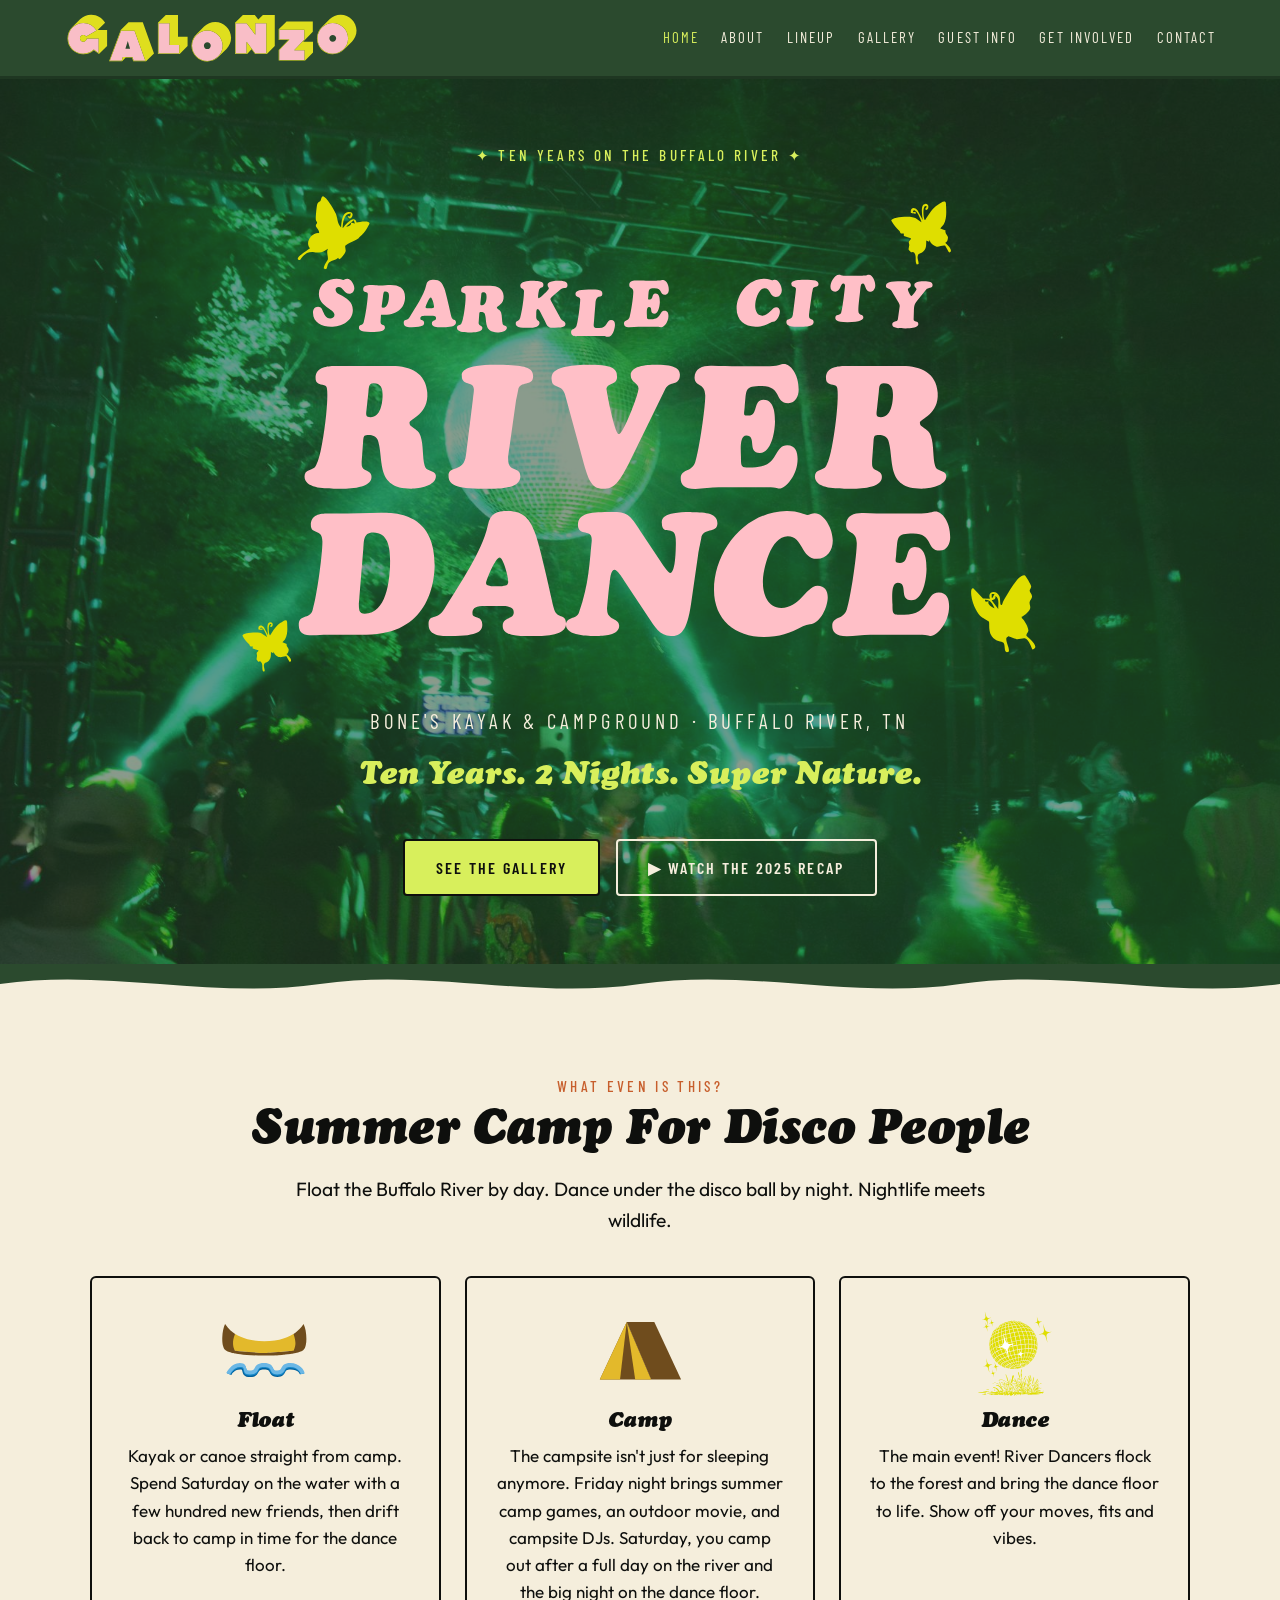
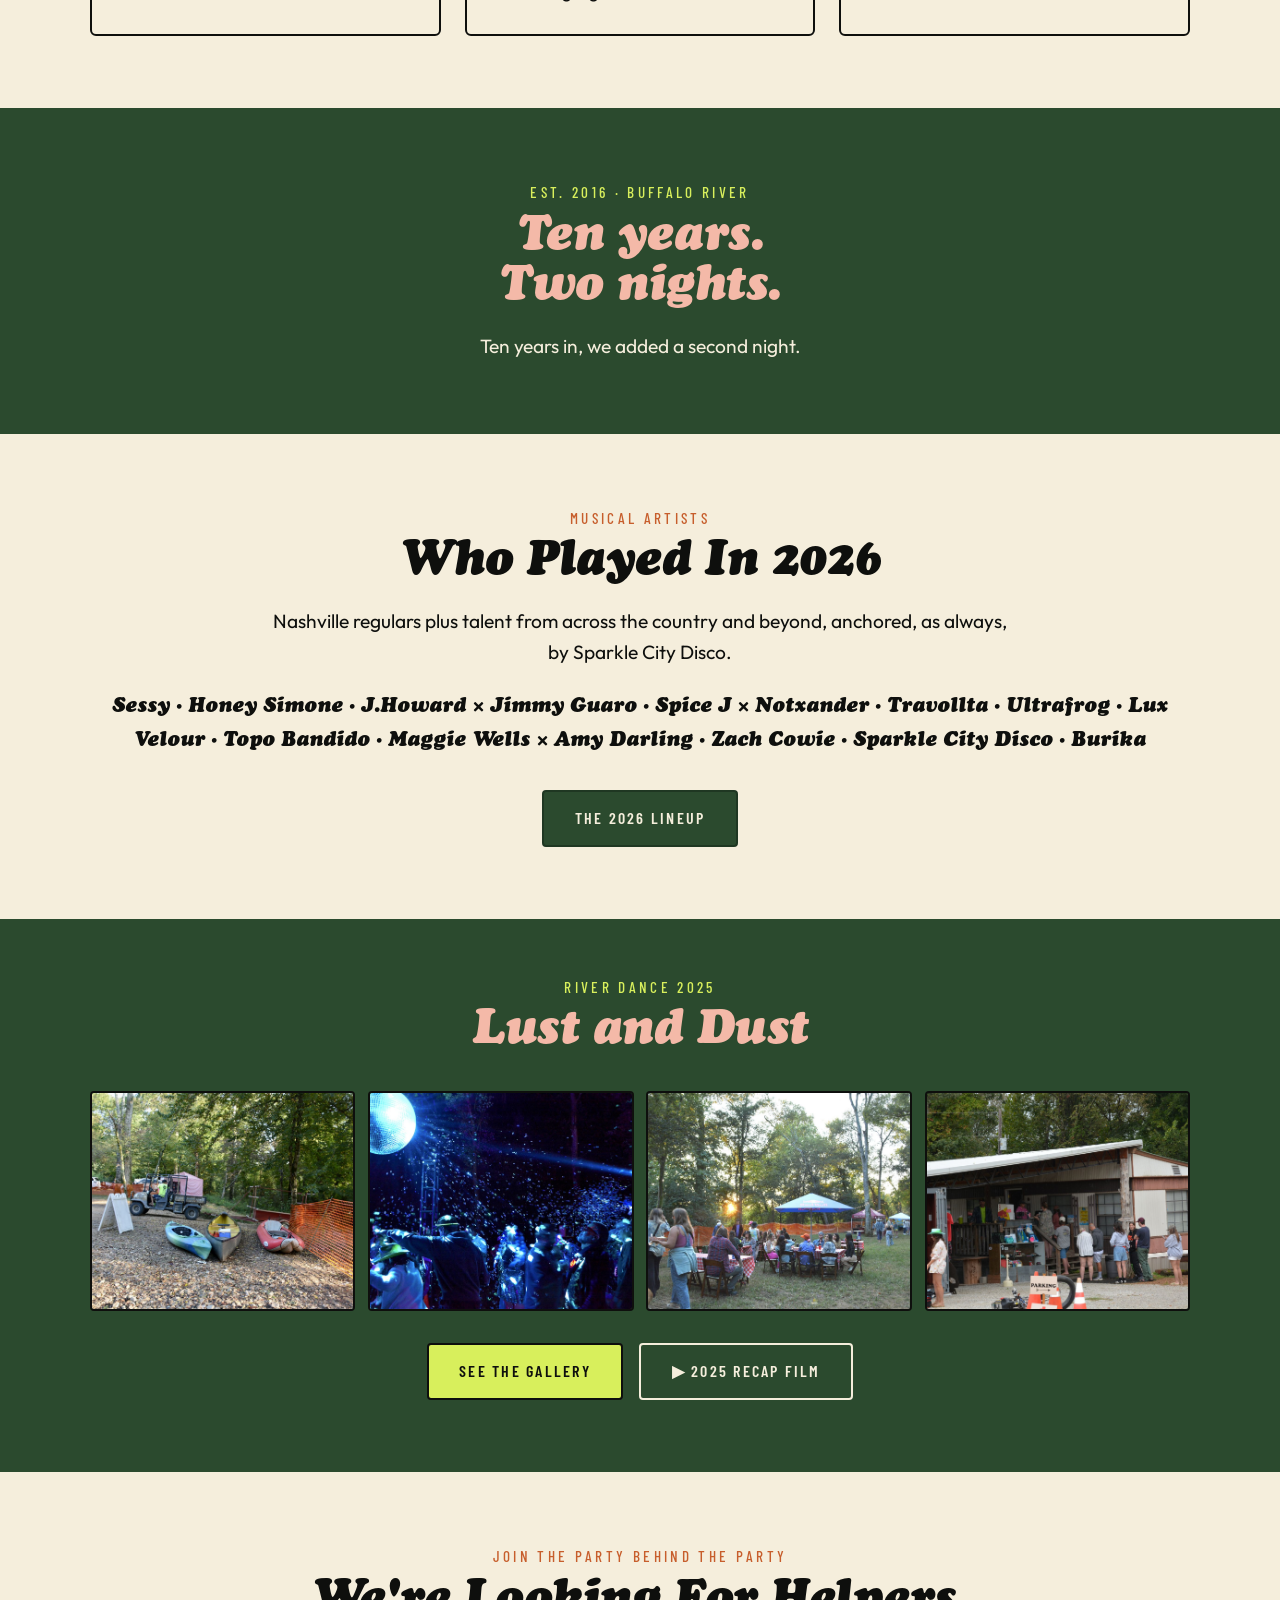
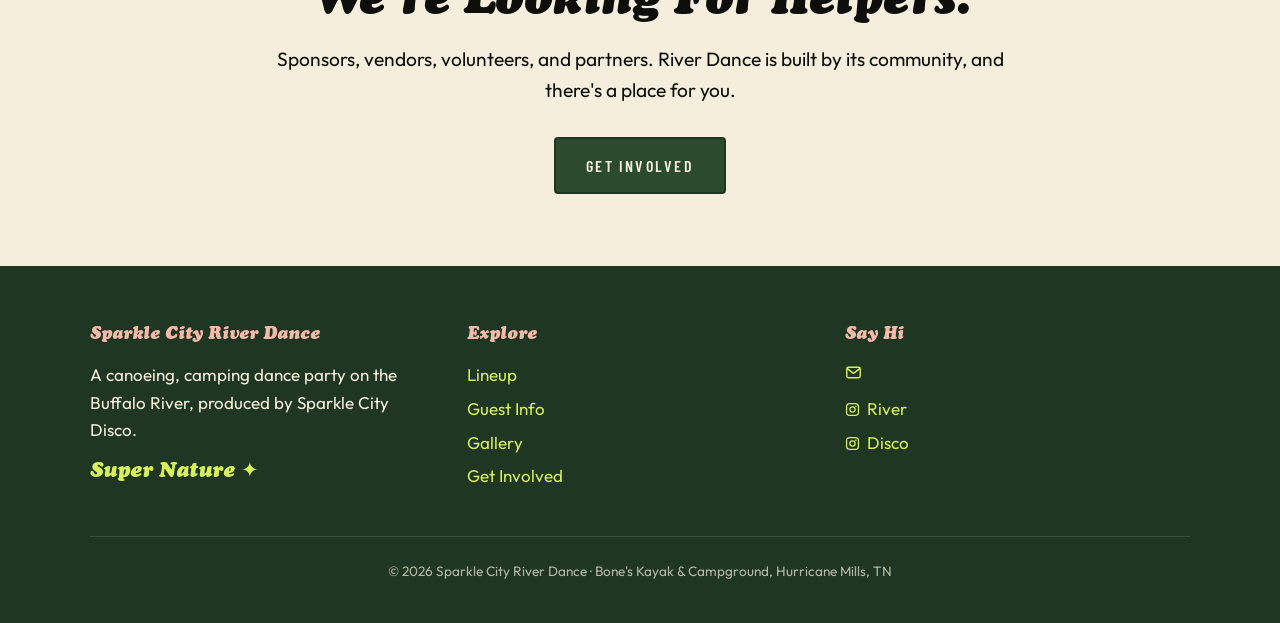
==== commit e171a27e: "Off-season: remove all 2026 ticket surfaces + sale copy The Prekindle link now redirects to an empty" ====
--- a/river-dance/index.html
+++ b/river-dance/index.html
@@ -3,13 +3,13 @@
 <head>
 <meta charset="UTF-8">
 <meta name="viewport" content="width=device-width, initial-scale=1.0">
-<title>Sparkle City River Dance · Aug 21–23, 2026 · Buffalo River, TN</title>
-<meta name="description" content="A canoeing, camping dance party on the Buffalo River. 10th anniversary. Two nights for the first time ever. Aug 21–23, 2026.">
+<title>Sparkle City River Dance · Buffalo River, TN</title>
+<meta name="description" content="A canoeing, camping dance party on the Buffalo River in Tennessee. Ten years of disco under the trees.">
 <link rel="canonical" href="https://riverdancefest.com/">
 <meta property="og:type" content="website">
 <meta property="og:site_name" content="Sparkle City River Dance">
-<meta property="og:title" content="Sparkle City River Dance · Aug 21–23, 2026 · Buffalo River, TN">
-<meta property="og:description" content="A canoeing, camping dance party on the Buffalo River. 10th anniversary. Two nights for the first time ever. Aug 21–23, 2026.">
+<meta property="og:title" content="Sparkle City River Dance · Buffalo River, TN">
+<meta property="og:description" content="A canoeing, camping dance party on the Buffalo River in Tennessee. Ten years of disco under the trees.">
 <meta property="og:url" content="https://riverdancefest.com/">
 <meta property="og:image" content="https://riverdancefest.com/img/hero-discoball-green.jpg">
 <meta property="og:image:alt" content="Green lasers and the disco ball over the dance floor at Sparkle City River Dance">
@@ -65,12 +65,7 @@
     {"@type": "MusicGroup", "name": "Maggie Wells x Amy Darling"},
     {"@type": "MusicGroup", "name": "Zach Cowie"},
     {"@type": "MusicGroup", "name": "Burika"}
-  ],
-  "offers": {
-    "@type": "Offer",
-    "url": "https://www.prekindle.com/event/18553-sparkle-city-river-dance-hurricane-mills",
-    "availability": "https://schema.org/InStock"
-  }
+  ]
 }
 </script>
 </head>
@@ -93,7 +88,6 @@
       <a href="guest-info.html">Guest Info</a>
       <a href="get-involved.html">Get Involved</a>
       <a href="contact.html">Contact</a>
-      <a class="btn-tickets" href="https://www.prekindle.com/event/18553-sparkle-city-river-dance-hurricane-mills" target="_blank" rel="noopener">Tickets</a>
     </div>
   </div>
 </nav>
@@ -102,12 +96,12 @@
 <header class="hero">
   <div class="hero-photo" style="background-image:url('img/hero-discoball-green.jpg')"></div>
   <div class="hero-content">
-    <span class="eyebrow" data-rd="hero.eyebrow">✦ 10th Anniversary ✦ Two Nights For The First Time Ever ✦</span>
+    <span class="eyebrow" data-rd="hero.eyebrow">✦ Ten Years On The Buffalo River ✦</span>
     <h1 class="hero-logo-wrap"><img class="hero-logo" src="img/icons/logo-tight.svg" alt="Sparkle City River Dance"></h1>
-    <p class="dates" data-rd="hero.datesVenue">August 21–23, 2026 · Bone's Kayak &amp; Campground · Buffalo River, TN</p>
+    <p class="dates" data-rd="hero.datesVenue">Bone's Kayak &amp; Campground · Buffalo River, TN</p>
     <p class="tagline" data-rd="hero.tagline">Ten Years. 2 Nights. Super Nature.</p>
     <div class="hero-ctas">
-      <a class="btn btn-primary" href="https://www.prekindle.com/event/18553-sparkle-city-river-dance-hurricane-mills" target="_blank" rel="noopener">Get Tickets</a>
+      <a class="btn btn-primary" href="gallery.html">See the Gallery</a>
       <a class="btn btn-ghost" href="https://youtu.be/Ug17W4f0KGw" target="_blank" rel="noopener">▶ Watch the 2025 Recap</a>
     </div>
   </div>
@@ -149,7 +143,7 @@
   <div class="section-inner center">
     <span class="eyebrow">Est. 2016 · Buffalo River</span>
     <h2 class="ten-two">Ten years.<br>Two nights.</h2>
-    <p class="lead">An extra night to celebrate a decade of disco on the Buffalo River.</p>
+    <p class="lead">Ten years in, we added a second night.</p>
   </div>
 </section>
 
@@ -157,10 +151,10 @@
 <section class="section light">
   <div class="section-inner center">
     <span class="eyebrow">Musical Artists</span>
-    <h2>The 2026 Bill</h2>
+    <h2>Who Played In 2026</h2>
     <p class="lead">Nashville regulars plus talent from across the country and beyond, anchored, as always, by Sparkle City Disco.</p>
     <p style="font-family:var(--display); font-size:1.3rem; margin-top:1.5rem;" data-rd="lineup.teaser"></p>
-    <div style="margin-top:2rem"><a class="btn btn-dark" href="lineup.html">Full Lineup</a></div>
+    <div style="margin-top:2rem"><a class="btn btn-dark" href="lineup.html">The 2026 Lineup</a></div>
   </div>
 </section>
 
@@ -215,11 +209,10 @@
         <li><a class="foot-mail" href="mailto:sparklecityriverdance@gmail.com" aria-label="Email Sparkle City River Dance" title="sparklecityriverdance@gmail.com"><svg viewBox="0 0 24 24" width="17" height="17" fill="none" stroke="currentColor" stroke-width="2" stroke-linecap="round" stroke-linejoin="round" aria-hidden="true" style="vertical-align:-3px"><rect x="2.5" y="4.5" width="19" height="15" rx="2.5"/><path d="M3.2 6.6 12 13.2l8.8-6.6"/></svg></a></li>
         <li><a href="https://www.instagram.com/sparklecityriverdance/" target="_blank" rel="noopener" aria-label="Sparkle City River Dance on Instagram"><svg viewBox="0 0 24 24" width="15" height="15" fill="none" stroke="currentColor" stroke-width="2" aria-hidden="true" style="vertical-align:-2px; margin-right:0.45em"><rect x="2.5" y="2.5" width="19" height="19" rx="5"/><circle cx="12" cy="12" r="4.2"/><circle cx="17.4" cy="6.6" r="1.2" fill="currentColor" stroke="none"/></svg>River</a></li>
         <li><a href="https://www.instagram.com/sparklecitydisco/" target="_blank" rel="noopener" aria-label="Sparkle City Disco on Instagram"><svg viewBox="0 0 24 24" width="15" height="15" fill="none" stroke="currentColor" stroke-width="2" aria-hidden="true" style="vertical-align:-2px; margin-right:0.45em"><rect x="2.5" y="2.5" width="19" height="19" rx="5"/><circle cx="12" cy="12" r="4.2"/><circle cx="17.4" cy="6.6" r="1.2" fill="currentColor" stroke="none"/></svg>Disco</a></li>
-        <li class="foot-ticket-li"><a class="foot-ticket" href="https://www.prekindle.com/event/18553-sparkle-city-river-dance-hurricane-mills" target="_blank" rel="noopener" aria-label="Tickets"><span>Admit One</span></a></li>
       </ul>
     </div>
   </div>
-  <div class="legal">© 2026 Sparkle City River Dance · Aug 21–23, 2026 · Bone's Kayak &amp; Campground, Hurricane Mills, TN</div>
+  <div class="legal">© 2026 Sparkle City River Dance · Bone's Kayak &amp; Campground, Hurricane Mills, TN</div>
 </footer>
 
 <script src="data/event.js"></script>
--- a/river-dance/css/base.css
+++ b/river-dance/css/base.css
@@ -566,3 +566,57 @@
 .foot-ticket::before { left: -5px; }
 .foot-ticket::after  { right: -5px; }
 .foot-ticket:hover { background: var(--blush); transform: translateY(-1px); }
+
+/* ---------- Gallery year switcher ---------- */
+/* Same chip DNA as the About-page timeline, made clickable. Sits under the
+   sticky nav; --navh is measured by js/gallery-years.js. */
+[hidden] { display: none !important; }
+
+.gyearbar {
+  position: sticky; top: var(--navh, 81px); z-index: 40;
+  background: var(--forest-deep);
+  border-bottom: 3px solid var(--ink);
+  padding: 0.75rem 1rem;
+}
+.gyears {
+  max-width: 1100px; margin: 0 auto;
+  display: flex; flex-wrap: wrap; gap: 0.55rem; justify-content: center;
+}
+.gyear {
+  font-family: var(--display); font-size: 1.05rem; line-height: 1.2;
+  background: var(--forest); color: var(--cream);
+  border: 2px solid var(--ink); border-radius: 4px;
+  padding: 0.42rem 1rem; cursor: pointer;
+  transition: transform 0.15s ease, box-shadow 0.15s ease, background 0.15s ease, color 0.15s ease;
+}
+.gyear:hover { transform: translate(-2px, -2px); box-shadow: 3px 3px 0 var(--ink); }
+.gyear.on {
+  background: var(--lime); color: var(--ink);
+  box-shadow: 3px 3px 0 var(--ink);
+}
+.gyear.on:hover { transform: none; }
+.gyear:focus-visible { outline: 3px solid var(--blush); outline-offset: 2px; }
+.gyear-all {
+  background: transparent; color: var(--lime);
+  border-style: dashed; border-color: var(--lime);
+}
+.gyear-all.on { background: var(--lime); color: var(--ink); border-style: solid; border-color: var(--ink); }
+
+@media (max-width: 640px) {
+  .gyearbar { padding: 0.6rem 0.7rem; }
+  .gyear { font-size: 0.95rem; padding: 0.36rem 0.8rem; }
+}
+
+/* photo credit under a season's grid */
+.photo-credit {
+  margin-top: 1.6rem; text-align: center;
+  font-family: var(--eyebrow); text-transform: uppercase; letter-spacing: 0.14em;
+  font-size: 0.8rem; opacity: 0.75;
+}
+.photo-credit a { color: var(--lime); text-decoration: none; }
+.photo-credit a:hover { color: var(--blush); }
+.section.light .photo-credit a { color: var(--amber); }
+.section.light .photo-credit a:hover { color: var(--forest); }
+
+/* anchor jumps land below the sticky nav + year bar */
+.section[data-gyear] { scroll-margin-top: calc(var(--navh, 81px) + 62px); }
